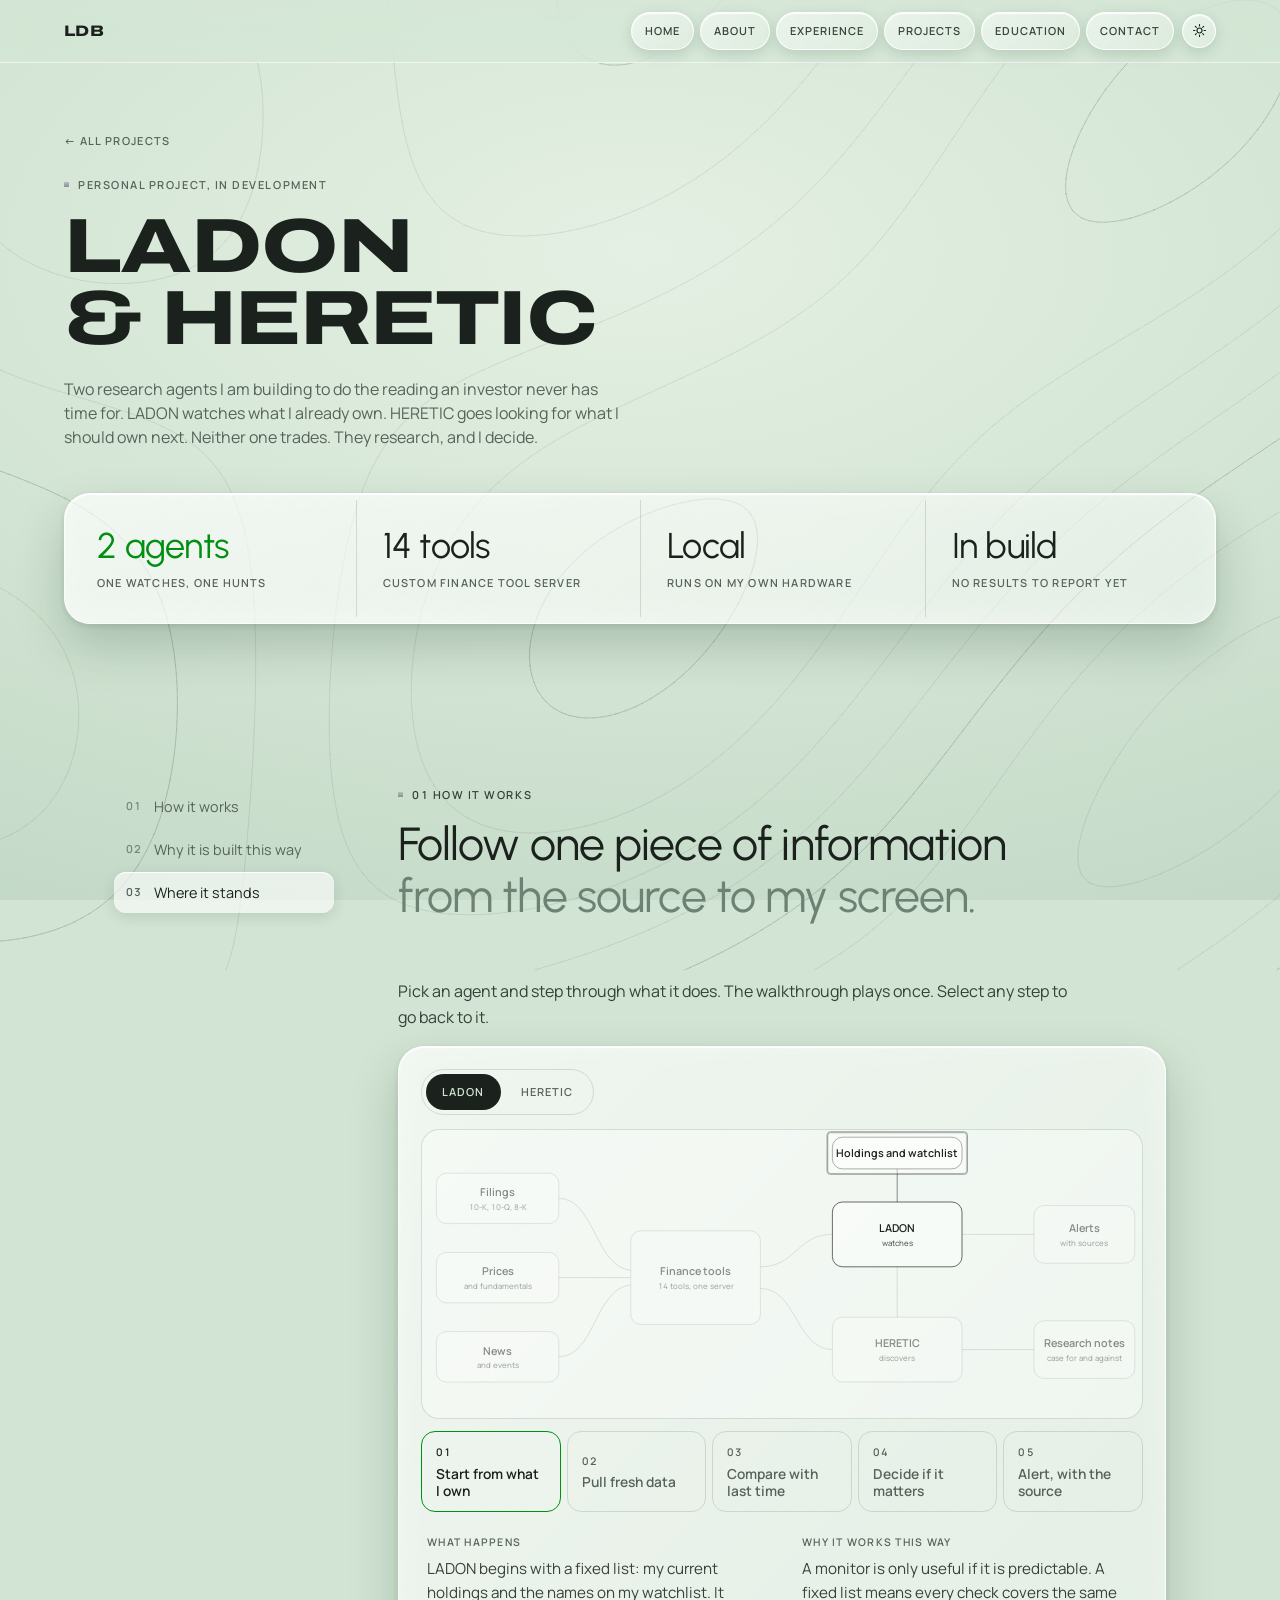
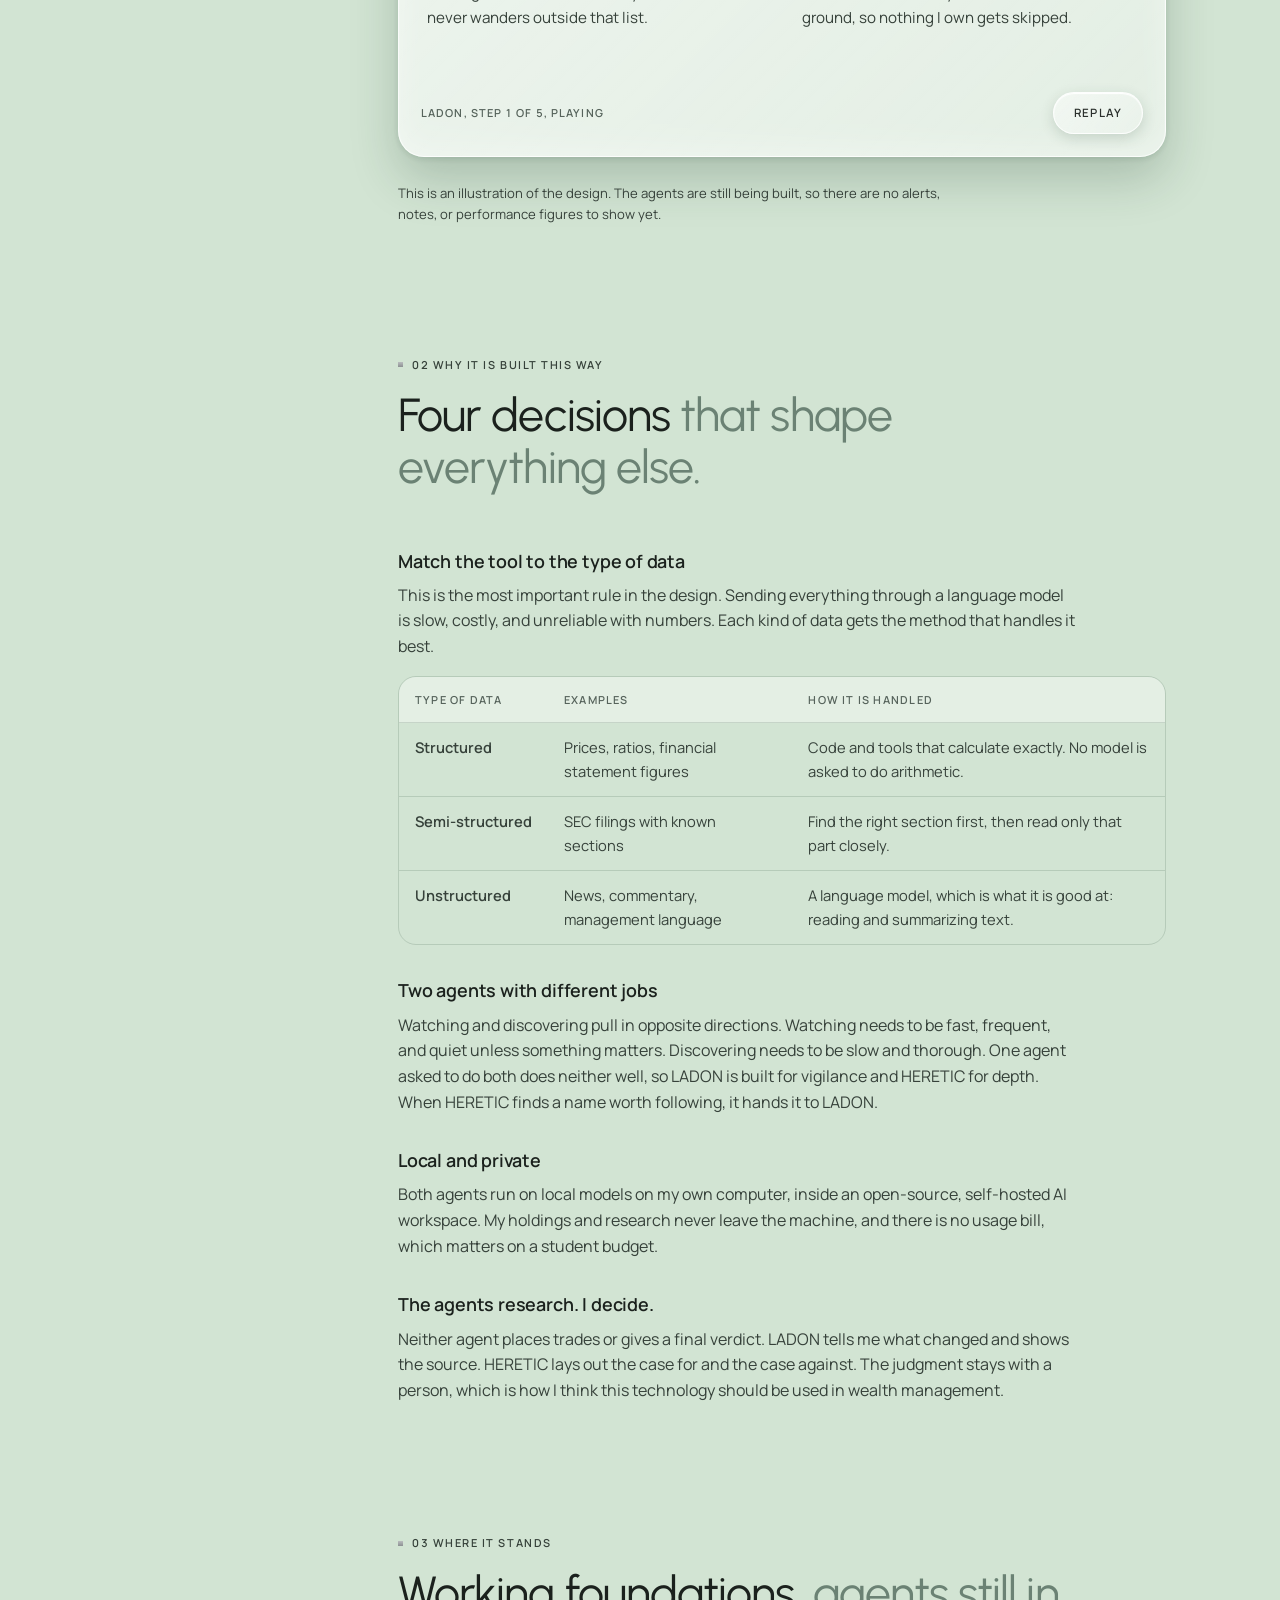
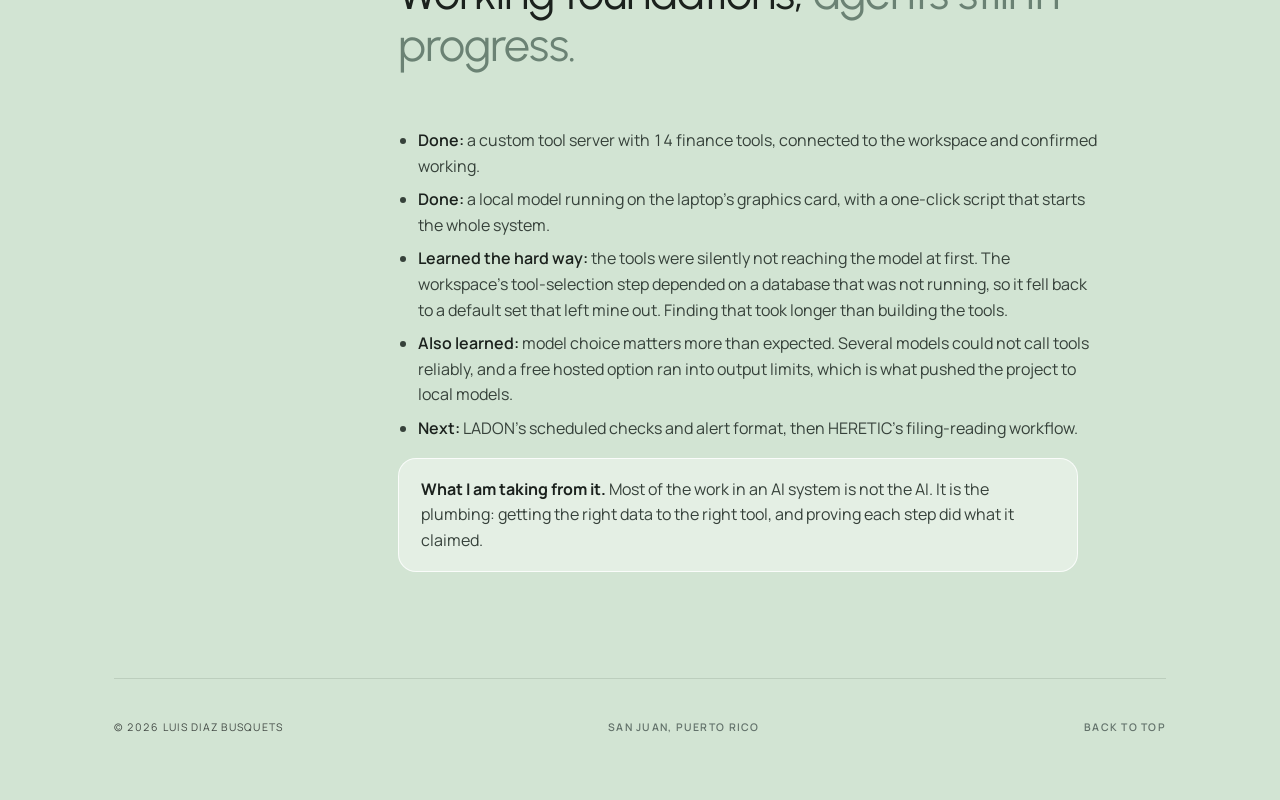
==== agents.html @ eed73aae "Add files via upload" ====
<!DOCTYPE html>
<html lang="en">
<head>
<meta charset="utf-8">
<meta name="viewport" content="width=device-width, initial-scale=1">
<title>LADON and HERETIC | Luis Diaz Busquets</title>
<meta name="theme-color" content="#000000">
<meta name="color-scheme" content="light dark">
<script>
/* Theme: light from 7am to 7pm on the visitor's device, dark otherwise. A manual choice lasts for the visit. */
(function () {
  var h = new Date().getHours(), auto = h >= 7 && h < 19 ? 'light' : 'dark', pick = null;
  try {                                   /* a manual choice only holds until the next 7am or 7pm switch */
    var raw = (sessionStorage.getItem('theme') || '').split('|');
    if (raw[0] && raw[1] === auto) pick = raw[0]; else sessionStorage.removeItem('theme');
  } catch (e) {}
  document.documentElement.setAttribute('data-theme', pick || auto);
})();
</script>
<meta name="description" content="Two research agents I am building: LADON watches holdings for catalysts, HERETIC finds and researches new ideas. An animated walkthrough of how they work.">
<meta property="og:title" content="LADON and HERETIC | Luis Diaz Busquets">
<meta property="og:description" content="Two research agents I am building: LADON watches holdings for catalysts, HERETIC finds and researches new ideas. An animated walkthrough of how they work.">
<meta property="og:type" content="article">
<meta property="og:url" content="https://ldiazbusquets.github.io/agents.html">
<meta property="og:image" content="https://ldiazbusquets.github.io/preview.png">
<meta name="twitter:card" content="summary_large_image">
<link rel="icon" type="image/png" href="favicon.png">
<link rel="apple-touch-icon" href="apple-touch-icon.png">
<link rel="preconnect" href="https://fonts.googleapis.com">
<link rel="preconnect" href="https://fonts.gstatic.com" crossorigin>
<link href="https://fonts.googleapis.com/css2?family=Archivo:wdth,wght@125,800&family=Urbanist:wght@300..600&family=Manrope:wght@400..700&display=swap" rel="stylesheet">
<style>
  :root {
    --navy: #000000;
    --navy-2: #0C0C0C;
    --mist: #000000;
    --white: #FFFFFF;
    --ink: #F4F4F4;
    --ink-soft: #A3A3A3;
    --brass: #5B9FE0;     /* steel blue accent */
    --brass-deep: #5B9FE0;
    --sea: #1F5F85;
    --line: rgba(255,255,255,.13);
    --g: clamp(20px, 5vw, 72px);
    --max: 1180px;
  }
  * { box-sizing: border-box; }
  html { scroll-behavior: smooth; }
  html { -webkit-text-size-adjust: 100%; }
  body {
    margin: 0; overflow-x: clip; background: var(--mist); color: var(--ink);
    font-family: "Archivo", "Helvetica Neue", Arial, sans-serif;
    font-size: 1.0625rem; line-height: 1.6; -webkit-font-smoothing: antialiased;
  }
  #waves { position: fixed; inset: 0; width: 100%; height: 100%; z-index: -1; pointer-events: none; }
  .glow { position: fixed; inset: 0; z-index: -2; overflow: hidden; pointer-events: none; }
  .glow i { position: absolute; border-radius: 50%; filter: blur(90px); will-change: transform; }
  .glow i:nth-child(1) { width: 48vmax; height: 48vmax; left: -12vmax; top: 6vh; background: #E8EEF5; opacity: .075; animation: drift1 36s ease-in-out infinite alternate; }
  .glow i:nth-child(2) { width: 38vmax; height: 38vmax; right: -8vmax; top: 30vh; background: #E8EEF5; opacity: .05; animation: drift2 44s ease-in-out infinite alternate; }
  .glow i:nth-child(3) { width: 34vmax; height: 34vmax; left: 30vw; bottom: -14vmax; background: #E8EEF5; opacity: .065; animation: drift3 52s ease-in-out infinite alternate; }
  @keyframes drift1 { to { transform: translate(26vw, 22vh) scale(1.15); } }
  @keyframes drift2 { to { transform: translate(-30vw, -18vh) scale(.9); } }
  @keyframes drift3 { to { transform: translate(-18vw, -30vh) scale(1.2); } }
  @media (prefers-reduced-motion: reduce) { .glow i { animation: none; } }
  .feature, .project, .edu > div, .panel {
    background: linear-gradient(180deg, rgba(255,255,255,.09), rgba(255,255,255,.035));
    border: 1px solid rgba(255,255,255,.17); border-radius: 24px;
    -webkit-backdrop-filter: blur(24px) saturate(120%); backdrop-filter: blur(24px) saturate(120%);
    box-shadow: inset 0 1px 0 rgba(255,255,255,.16), 0 24px 60px rgba(0,0,0,.35);
  }
  .edu > div, .panel { padding: clamp(24px, 4vw, 52px); }
  a { color: inherit; }
  :focus-visible { outline: 3px solid var(--brass); outline-offset: 3px; border-radius: 2px; }
  .wrap { max-width: var(--max); margin: 0 auto; padding: 0 var(--g); }

  /* ---------- Hero ---------- */
  .hero {
    position: relative; background: var(--navy); color: var(--white);
    min-height: max(100svh, 640px); display: flex; flex-direction: column; overflow: hidden;
  }
  .hero canvas { position: absolute; inset: 0; width: 100%; height: 100%; display: block; }
  .hero > *:not(canvas) { position: relative; z-index: 1; }
  .hero > .nav {
    position: fixed; top: 0; left: 0; right: 0; z-index: 10;
    background: rgba(0,0,0,.55); -webkit-backdrop-filter: blur(16px) saturate(140%); backdrop-filter: blur(16px) saturate(140%);
    border-bottom: 1px solid rgba(255,255,255,.08);
    display: flex; align-items: center; justify-content: space-between; gap: 16px;
    padding: 14px var(--g); font-size: .95rem;
  }
  .nav-links { display: flex; align-items: center; gap: clamp(14px, 2.4vw, 32px); }
  .nav-links a { text-decoration: none; opacity: .82; }
  .nav-links a:hover { opacity: 1; text-decoration: underline; text-underline-offset: 5px; }
  .mark { font-stretch: 125%; font-weight: 800; letter-spacing: .02em; text-decoration: none; }
  .lang { position: relative; display: inline-flex; border: 1px solid rgba(255,255,255,.35); border-radius: 999px; padding: 2px; }
  .lang::before {
    content: ""; position: absolute; top: 2px; bottom: 2px; left: 2px; width: calc(50% - 2px);
    background: var(--white); border-radius: 999px; transition: transform .32s cubic-bezier(.3,.7,.2,1);
  }
  .lang[data-lang="es"]::before { transform: translateX(100%); }
  .lang button {
    position: relative; z-index: 1; flex: 1 1 0; min-width: 40px; font: inherit; font-size: .85rem; font-weight: 600;
    color: var(--white); background: none; border: 0; border-radius: 999px; padding: 4px 12px; cursor: pointer; transition: color .25s;
  }
  .lang button[aria-pressed="true"] { color: #000; }
  [data-es], #simText { transition: opacity .2s ease, filter .2s ease; }
  body.lang-out [data-es], body.lang-out #simText { opacity: 0; filter: blur(5px); }
  @media (prefers-reduced-motion: reduce) { .lang::before, [data-es], #simText { transition: none; } }
  .menu-btn { display: none; width: 40px; height: 40px; padding: 0; border: 1px solid rgba(255,255,255,.35); border-radius: 50%; background: none; cursor: pointer; position: relative; }
  .menu-btn span { position: absolute; left: 11px; right: 11px; height: 1.5px; background: #fff; transition: transform .25s ease, top .25s ease; }
  .menu-btn span:first-child { top: 15px; } .menu-btn span:last-child { top: 23px; }
  .menu-btn[aria-expanded="true"] span:first-child { top: 19px; transform: rotate(45deg); }
  .menu-btn[aria-expanded="true"] span:last-child { top: 19px; transform: rotate(-45deg); }
  .mobile-menu {
    position: absolute; top: calc(100% + 8px); left: var(--g); right: var(--g); padding: 8px;
    background: rgba(14,14,14,.97); border: 1px solid rgba(255,255,255,.16); border-radius: 20px; box-shadow: 0 24px 60px rgba(0,0,0,.6);
    opacity: 0; transform: translateY(-8px); visibility: hidden; transition: opacity .22s ease, transform .22s ease, visibility 0s .22s;
  }
  .mobile-menu.open { opacity: 1; transform: none; visibility: visible; transition: opacity .22s ease, transform .22s ease; }
  .mobile-menu a { display: block; padding: 14px 16px; border-radius: 12px; text-decoration: none; font-size: 1.1rem; font-weight: 600; }
  .mobile-menu a:active, .mobile-menu a:hover { background: rgba(255,255,255,.08); }
  @media (min-width: 821px) { .mobile-menu { display: none; } }
  .hero-head { padding: calc(64px + clamp(24px, 6vh, 72px)) var(--g) 0; }
  h1 {
    margin: 0; font-stretch: 125%; font-weight: 800; line-height: .92; letter-spacing: -.02em;
    font-size: clamp(2.5rem, 9.4vw, 9rem);
  }
  .lede { max-width: 34ch; margin: clamp(18px, 3vh, 30px) 0 0; font-size: clamp(1.1rem, 1.7vw, 1.4rem); line-height: 1.4; color: #CFCFCF; }
  .hero > .origin { position: absolute; left: 0; top: 0; z-index: 1; font-size: .8rem; color: var(--brass); font-variant-numeric: tabular-nums; pointer-events: none; }
  .sim {
    margin: auto var(--g) 22px; padding: 16px 20px 16px 22px; border-radius: 20px;
    background: rgba(255,255,255,.055); border: 1px solid rgba(255,255,255,.14);
    -webkit-backdrop-filter: blur(18px) saturate(150%); backdrop-filter: blur(18px) saturate(150%);
    box-shadow: inset 0 1px 0 rgba(255,255,255,.10);
    display: flex; flex-wrap: wrap; align-items: center; justify-content: space-between; gap: 14px 32px;
  }
  .hero > .tag {
    position: absolute; top: 0; left: 0; z-index: 1; pointer-events: none; white-space: nowrap; will-change: transform;
    font-size: 11px; font-weight: 500; line-height: 1; color: #fff; font-variant-numeric: tabular-nums;
    padding: 5px 9px; border-radius: 999px;
    background: rgba(255,255,255,.07); border: 1px solid rgba(255,255,255,.18);
    -webkit-backdrop-filter: blur(10px); backdrop-filter: blur(10px);
  }
  .hero > .tag.me { color: #9CC6F0; border-color: rgba(91,159,224,.6); background: rgba(91,159,224,.12); }
  .sim p { margin: 0; max-width: 62ch; font-size: .95rem; line-height: 1.5; color: #CFCFCF; }
  .sim small { display: block; margin-top: 4px; font-size: .8rem; color: #8C8C8C; }
  .sim strong { color: var(--white); font-weight: 700; font-variant-numeric: tabular-nums; }
  .btn {
    display: inline-block; font: inherit; font-weight: 600; font-size: .95rem; cursor: pointer; text-decoration: none;
    padding: 11px 20px; border-radius: 999px; border: 1.5px solid var(--brass); color: var(--brass); background: transparent;
  }
  .btn:hover { background: var(--brass); color: var(--navy); }
  .btn.solid { background: var(--brass); color: var(--navy); }
  .btn.solid:hover { background: var(--white); border-color: var(--white); }

  /* ---------- Sections ---------- */
  section { scroll-margin-top: 56px; border-top: 1px solid var(--line); }
  #experience { border-top: 0; }
  section { padding: clamp(64px, 10vw, 128px) 0; }
  h2 {
    margin: 0 0 clamp(28px, 4vw, 52px); font-stretch: 125%; font-weight: 800; letter-spacing: -.015em;
    font-size: clamp(1.9rem, 4.6vw, 3.5rem); line-height: 1;
  }
  h3 { margin: 0; font-size: 1.2rem; font-weight: 700; line-height: 1.3; }
  .about { display: grid; grid-template-columns: minmax(0, 380px) minmax(0, 1fr); gap: clamp(28px, 6vw, 88px); align-items: center; }
  .portrait { position: relative; margin: 0; aspect-ratio: 1; max-width: 420px; }
  .portrait::before {
    content: ""; position: absolute; inset: -6% -10% 4%; z-index: 0;
    background: radial-gradient(closest-side, rgba(91,159,224,.30), rgba(91,159,224,.10) 55%, rgba(0,0,0,0) 100%);
  }
  .portrait img {
    position: relative; z-index: 1; display: block; width: 100%; height: 100%; object-fit: cover;
    -webkit-mask-image: linear-gradient(to bottom, #000 72%, rgba(0,0,0,0) 100%); mask-image: linear-gradient(to bottom, #000 72%, rgba(0,0,0,0) 100%);
  }
  .about .side { margin-top: 26px; }
  .about .big { margin: 0; font-size: clamp(1.3rem, 2.3vw, 1.75rem); line-height: 1.4; font-weight: 400; max-width: 30em; }
  .about .side p { margin: 0 0 1em; color: var(--ink-soft); }
  .about .side p:last-child { margin: 0; color: var(--ink); font-weight: 600; }

  .row { display: grid; grid-template-columns: 210px minmax(0, 1fr); gap: 8px 40px; padding: 26px 0; border-top: 1px solid var(--line); }
  .row:last-child { border-bottom: 1px solid var(--line); }
  .when { font-variant-numeric: tabular-nums; color: var(--brass-deep); font-weight: 600; font-size: .95rem; padding-top: 3px; line-height: 1.7; white-space: nowrap; }
  .org { color: var(--ink-soft); margin: 2px 0 0; }
  .row p.desc { margin: 10px 0 0; max-width: 64ch; }

  .work { background: transparent; }
  .feature {
    color: var(--white); padding: clamp(26px, 4.5vw, 56px);
    display: grid; grid-template-columns: minmax(0, 1.2fr) minmax(0, 1fr); gap: clamp(24px, 5vw, 64px);
  }
  .feature h3 { font-stretch: 125%; font-weight: 800; font-size: clamp(1.7rem, 3.6vw, 2.75rem); line-height: 1; letter-spacing: -.01em; }
  .feature p { margin: 16px 0 0; color: #CFCFCF; max-width: 46ch; }
  .feature ul { margin: 0; padding: 0; list-style: none; }
  .feature li { padding: 11px 0; border-top: 1px solid rgba(255,255,255,.16); font-size: .98rem; }
  .feature li:last-child { border-bottom: 1px solid rgba(255,255,255,.16); }
  .feature li b { color: var(--brass); font-weight: 700; font-variant-numeric: tabular-nums; }
  .projects { display: grid; grid-template-columns: repeat(2, minmax(0, 1fr)); gap: 16px; margin-top: 16px; }
  .project { padding: clamp(22px, 3vw, 34px); transition: border-color .2s; }
  .project:hover { border-color: rgba(91,159,224,.7); }
  .project p { margin: 8px 0 0; max-width: 52ch; }
  .project .built { color: var(--ink-soft); font-size: .92rem; }

  .edu { display: grid; grid-template-columns: repeat(2, minmax(0, 1fr)); gap: 16px; align-items: stretch; }
  .edu p { margin: 6px 0 0; }
  .edu .muted { color: var(--ink-soft); }
  .plain { margin: 14px 0 0; padding: 0; list-style: none; }
  .plain li { padding: 9px 0; border-top: 1px solid var(--line); }
  .plain li:last-child { border-bottom: 1px solid var(--line); }
  .edu h3 + h3, .edu .gap { margin-top: 34px; }

  .contact { background: transparent; color: var(--white); }
  .contact h2 { font-size: clamp(2.6rem, 8vw, 7rem); margin-bottom: 20px; }
  .contact p { margin: 0; max-width: 46ch; color: #CFCFCF; font-size: 1.15rem; }
  .actions { display: flex; flex-wrap: wrap; gap: 12px; margin-top: 30px; }
  footer { background: transparent; color: #8C8C8C; font-size: .9rem; padding: 0 0 clamp(36px, 6vw, 64px); }
  footer .foot { display: flex; flex-wrap: wrap; align-items: center; justify-content: space-between; gap: 14px 40px; padding-top: clamp(28px, 4vw, 40px); border-top: 1px solid rgba(255,255,255,.14); }
  footer .foot span:first-child { color: #CFCFCF; font-weight: 600; }
  footer a { text-decoration: none; }
  footer a:hover { color: #fff; text-decoration: underline; text-underline-offset: 5px; }
  [hidden] { display: none !important; }

  @media (max-width: 820px) {
    .about, .feature, .edu, .projects { grid-template-columns: minmax(0, 1fr); }
    .row { grid-template-columns: minmax(0, 1fr); }
    .nav-links a { display: none; }
    .menu-btn { display: block; }
    .nav-links { gap: 10px; }
    .sim { flex-direction: column; align-items: flex-start; padding: 14px 16px; }
    .sim p { font-size: .88rem; }
    .portrait { max-width: 300px; margin: 0 auto; }
    .when { white-space: normal; }
    .contact h2 { font-size: clamp(2.4rem, 13vw, 4rem); }
    footer .foot { flex-direction: column; align-items: flex-start; gap: 8px; }
    .actions .btn { flex: 1 1 auto; text-align: center; }
  }
  @media (prefers-reduced-motion: reduce) { html { scroll-behavior: auto; } }

  /* =====================================================================
     Cinematic black restyle: light type, mono labels, sharp controls, glass
     ===================================================================== */
  :root { --dim: #6F6F6F; --soft: #9A9A9A; }
  body { font-size: 1rem; }

  .hero::before {
    content: ""; position: absolute; inset: 0; z-index: 0; pointer-events: none;
    background:
      radial-gradient(110% 65% at 72% -5%, rgba(165,178,192,.26), rgba(0,0,0,0) 62%),
      radial-gradient(55% 40% at 12% 18%, rgba(130,140,155,.10), rgba(0,0,0,0) 70%),
      linear-gradient(to bottom, rgba(255,255,255,.03), rgba(0,0,0,0) 45%);
  }
  .hero > .nav { padding: 12px var(--g); background: rgba(0,0,0,.45); }
  .mark { font-family: "Archivo", "Helvetica Neue", Arial, sans-serif; font-stretch: 125%; font-weight: 800; font-size: .95rem; letter-spacing: .02em; }
  .nav-links { gap: 6px; }
  .nav-links a {
    font-family: var(--mono); font-size: 11px; text-transform: uppercase; letter-spacing: .07em; opacity: 1; color: #D8D8D8;
    padding: 8px 11px; border: 1px solid rgba(255,255,255,.13); border-radius: 6px; background: rgba(255,255,255,.04); transition: background .2s, color .2s;
  }
  .nav-links a:hover { text-decoration: none; background: rgba(255,255,255,.13); color: #fff; }
  .lang { border-radius: 7px; border-color: rgba(255,255,255,.2); margin-left: 6px; }
  .lang::before { border-radius: 5px; }
  .lang button { font-family: var(--mono); font-size: 11px; font-weight: 500; letter-spacing: .06em; padding: 6px 10px; border-radius: 5px; }
  .menu-btn { border-radius: 8px; border-color: rgba(255,255,255,.2); }
  .mobile-menu { border-radius: 14px; }
  .mobile-menu a { font-weight: 400; font-size: 1.15rem; letter-spacing: -.02em; border-radius: 8px; }

  h1 { font-stretch: normal; font-weight: 400; line-height: 1; letter-spacing: -.04em; font-size: clamp(2.7rem, 6.6vw, 5.75rem); }
  .lede { max-width: 42ch; font-size: clamp(1rem, 1.25vw, 1.12rem); line-height: 1.5; color: var(--soft); margin-top: clamp(16px, 2.4vh, 24px); }
  .cta { display: flex; flex-wrap: wrap; gap: 8px; margin-top: clamp(20px, 3vh, 30px); }
  .hero > .origin { font-family: var(--mono); font-size: 10.5px; letter-spacing: .04em; }
  .hero > .tag { font-family: var(--mono); font-size: 10.5px; font-weight: 400; border-radius: 6px; padding: 5px 8px; }
  .sim { border-radius: 14px; background: rgba(255,255,255,.045); border-color: rgba(255,255,255,.12); }
  .sim p { font-size: .92rem; color: #BDBDBD; }
  .sim strong { font-weight: 500; }
  .sim small { font-family: var(--mono); font-size: 10.5px; letter-spacing: .02em; color: var(--dim); margin-top: 8px; line-height: 1.6; }

  .btn {
    font-family: var(--mono); font-size: 11.5px; font-weight: 500; text-transform: uppercase; letter-spacing: .07em; line-height: 1;
    padding: 12px 16px; border-radius: 6px; border: 1px solid rgba(255,255,255,.26); color: #fff; background: rgba(255,255,255,.05);
    transition: background .2s, color .2s, border-color .2s;
  }
  .btn::after { content: " \2192"; opacity: .7; }
  .btn:hover { background: rgba(255,255,255,.16); color: #fff; }
  .btn.solid { background: #fff; color: #000; border-color: #fff; }
  .btn.solid:hover { background: #D6D6D6; border-color: #D6D6D6; }
  #rerun::after { content: ""; }

  section { border-top: 0; padding: clamp(72px, 10vw, 140px) 0; }
  .eyebrow { display: flex; align-items: center; gap: 9px; margin: 0 0 18px; font-family: var(--mono); font-size: 11px; text-transform: uppercase; letter-spacing: .09em; color: var(--soft); }
  .eyebrow::before { content: ""; width: 5px; height: 5px; background: #fff; }
  h2 { font-stretch: normal; font-weight: 400; letter-spacing: -.032em; line-height: 1.12; font-size: clamp(1.75rem, 3.5vw, 2.7rem); max-width: 21ch; margin-bottom: clamp(30px, 4.5vw, 56px); }
  h2 em { font-style: normal; color: var(--dim); }
  h3 { font-weight: 500; font-size: 1.08rem; letter-spacing: -.015em; }

  .about .big { font-size: clamp(1.15rem, 1.8vw, 1.4rem); line-height: 1.45; letter-spacing: -.015em; color: #EDEDED; }
  .about .side p { color: var(--soft); }
  .about .side p:last-child { font-weight: 500; }
  .portrait::before { background: radial-gradient(closest-side, rgba(170,185,200,.24), rgba(120,135,150,.08) 55%, rgba(0,0,0,0) 100%); }

  .row { padding: 28px 0; border-top-color: rgba(255,255,255,.10); }
  .row:last-child { border-bottom-color: rgba(255,255,255,.10); }
  .when { font-family: var(--mono); font-size: 11px; font-weight: 400; text-transform: uppercase; letter-spacing: .07em; color: var(--soft); line-height: 1.9; padding-top: 4px; }
  .org { color: var(--soft); font-size: .95rem; }
  .row p.desc { color: #C9C9C9; font-size: .97rem; }

  .feature, .project, .edu > div, .panel {
    background: linear-gradient(180deg, rgba(255,255,255,.075), rgba(255,255,255,.022));
    border: 1px solid rgba(255,255,255,.12); border-radius: 18px;
    -webkit-backdrop-filter: blur(28px) saturate(125%); backdrop-filter: blur(28px) saturate(125%);
    box-shadow: inset 0 1px 0 rgba(255,255,255,.13), 0 30px 70px rgba(0,0,0,.45);
  }
  .feature h3 { font-stretch: normal; font-weight: 400; letter-spacing: -.035em; font-size: clamp(1.6rem, 3vw, 2.3rem); line-height: 1.05; }
  .feature p { color: var(--soft); font-size: .98rem; }
  .feature li { font-size: .95rem; color: #D5D5D5; border-top-color: rgba(255,255,255,.11); }
  .feature li:last-child { border-bottom-color: rgba(255,255,255,.11); }
  .feature li b { font-family: var(--mono); font-weight: 500; font-size: .9em; }
  .projects { gap: 14px; margin-top: 14px; }
  .project { padding: 14px 14px 26px; }
  .project:hover { border-color: rgba(255,255,255,.34); }
  .thumb {
    position: relative; height: clamp(130px, 15vw, 176px); margin-bottom: 20px; border-radius: 10px; overflow: hidden;
    border: 1px solid rgba(255,255,255,.08);
    background: radial-gradient(90% 120% at 70% 0%, rgba(150,165,180,.20), rgba(0,0,0,0) 65%), #060606;
  }
  .thumb svg { position: absolute; inset: 0; width: 100%; height: 100%; display: block; }
  .project h3, .project p { padding: 0 10px; }
  .project h3 { font-family: var(--mono); font-size: 12px; font-weight: 500; text-transform: uppercase; letter-spacing: .08em; }
  .project p { color: var(--soft); font-size: .95rem; margin-top: 10px; }
  .project .built, .feature .built { font-family: var(--mono); font-size: 10.5px !important; text-transform: uppercase; letter-spacing: .07em; color: var(--dim) !important; margin-top: 14px; }

  .edu { gap: 14px; }
  .edu p { color: #D5D5D5; font-size: .97rem; }
  .edu .muted { color: var(--soft); }
  .plain li { font-size: .95rem; color: #D5D5D5; border-top-color: rgba(255,255,255,.10); padding: 11px 0; }
  .plain li:last-child { border-bottom-color: rgba(255,255,255,.10); }
  .edu h3 { font-family: var(--mono); font-size: 11px; font-weight: 500; text-transform: uppercase; letter-spacing: .09em; color: var(--soft); }
  .edu h3.name { font-family: inherit; font-size: 1.35rem; font-weight: 400; text-transform: none; letter-spacing: -.025em; color: #fff; }

  .contact h2 { font-size: clamp(2.5rem, 6.4vw, 4.8rem); letter-spacing: -.045em; line-height: 1; margin-bottom: 18px; max-width: none; }
  .contact p { color: var(--soft); font-size: 1.05rem; }
  .actions { gap: 8px; margin-top: 28px; }
  footer .foot { font-family: var(--mono); font-size: 10.5px; text-transform: uppercase; letter-spacing: .08em; border-top-color: rgba(255,255,255,.10); }
  footer .foot span:first-child { font-weight: 400; color: #BDBDBD; }
  :focus-visible { outline: 2px solid #fff; outline-offset: 3px; }
  @media (max-width: 820px) {
    .nav-links a { display: none; }
    h2 { max-width: none; }
    .when { line-height: 1.7; }
  }

  /* =====================================================================
     Light theme (daytime). Dark is the default set above.
     ===================================================================== */
  body, .hero, .hero > .nav { transition: background-color .5s ease, color .5s ease; }
  .theme-btn { width: 34px; height: 34px; padding: 0; margin-left: 2px; display: grid; place-items: center; cursor: pointer; color: inherit;
    border: 1px solid rgba(255,255,255,.2); border-radius: 7px; background: rgba(255,255,255,.04); transition: background .2s; }
  .theme-btn:hover { background: rgba(255,255,255,.13); }
  .theme-btn svg { width: 15px; height: 15px; display: block; }
  .theme-btn .sun { display: none; }
  html[data-theme="light"] .theme-btn .sun { display: block; }
  html[data-theme="light"] .theme-btn .moon { display: none; }

  html[data-theme="light"] {
    --navy: #F5F5F7; --mist: #F5F5F7; --white: #0A0A0A; --ink: #0A0A0A; --ink-soft: #5F5F64;
    --line: rgba(0,0,0,.12); --dim: #A4A4AA; --soft: #66666B; --brass: #2A6FBF; --brass-deep: #2A6FBF;
  }
  html[data-theme="light"] .glow i { background: #AFC0D4; }
  html[data-theme="light"] .glow i:nth-child(1) { opacity: .42; }
  html[data-theme="light"] .glow i:nth-child(2) { opacity: .30; }
  html[data-theme="light"] .glow i:nth-child(3) { opacity: .38; }
  html[data-theme="light"] .hero::before {
    background: radial-gradient(110% 65% at 72% -5%, rgba(120,140,168,.30), rgba(255,255,255,0) 62%),
                radial-gradient(55% 40% at 12% 18%, rgba(140,155,175,.14), rgba(255,255,255,0) 70%);
  }
  html[data-theme="light"] .hero > .nav { background: rgba(245,245,247,.72); border-bottom-color: rgba(0,0,0,.08); }
  html[data-theme="light"] .nav-links a { color: #2B2B2F; border-color: rgba(0,0,0,.12); background: rgba(0,0,0,.03); }
  html[data-theme="light"] .nav-links a:hover { background: rgba(0,0,0,.09); color: #000; }
  html[data-theme="light"] .lang, html[data-theme="light"] .menu-btn, html[data-theme="light"] .theme-btn { border-color: rgba(0,0,0,.2); }
  html[data-theme="light"] .theme-btn { background: rgba(0,0,0,.03); }
  html[data-theme="light"] .theme-btn:hover { background: rgba(0,0,0,.09); }
  html[data-theme="light"] .lang button[aria-pressed="true"] { color: #fff; }
  html[data-theme="light"] .menu-btn span { background: #000; }
  html[data-theme="light"] .mobile-menu { background: rgba(252,252,253,.98); border-color: rgba(0,0,0,.1); box-shadow: 0 24px 60px rgba(0,0,0,.16); }
  html[data-theme="light"] .mobile-menu a:hover, html[data-theme="light"] .mobile-menu a:active { background: rgba(0,0,0,.06); }
  html[data-theme="light"] .hero > .tag { color: #000; background: rgba(255,255,255,.72); border-color: rgba(0,0,0,.16); }
  html[data-theme="light"] .hero > .tag.me { color: #1D5CA6; border-color: rgba(42,111,191,.55); background: rgba(42,111,191,.10); }
  html[data-theme="light"] .sim { background: rgba(255,255,255,.6); border-color: rgba(0,0,0,.08); box-shadow: inset 0 1px 0 #fff, 0 16px 40px rgba(0,0,0,.07); }
  html[data-theme="light"] .sim p { color: #45454A; }
  html[data-theme="light"] .btn { border-color: rgba(0,0,0,.24); color: #000; background: rgba(0,0,0,.03); }
  html[data-theme="light"] .btn:hover { background: rgba(0,0,0,.10); color: #000; }
  html[data-theme="light"] .btn.solid { background: #0A0A0A; color: #fff; border-color: #0A0A0A; }
  html[data-theme="light"] .btn.solid:hover { background: #333; border-color: #333; }
  html[data-theme="light"] .eyebrow::before { background: #000; }
  html[data-theme="light"] .about .big { color: #17171A; }
  html[data-theme="light"] .portrait::before { background: radial-gradient(closest-side, rgba(120,140,165,.22), rgba(120,140,165,.06) 55%, rgba(255,255,255,0) 100%); }
  html[data-theme="light"] .row, html[data-theme="light"] .row:last-child { border-color: rgba(0,0,0,.10); }
  html[data-theme="light"] .row p.desc { color: #3A3A3F; }
  html[data-theme="light"] .feature, html[data-theme="light"] .project, html[data-theme="light"] .edu > div, html[data-theme="light"] .panel {
    background: linear-gradient(180deg, rgba(255,255,255,.78), rgba(255,255,255,.46));
    border-color: rgba(0,0,0,.08); box-shadow: inset 0 1px 0 #fff, 0 24px 60px rgba(0,0,0,.08);
  }
  html[data-theme="light"] .project:hover { border-color: rgba(0,0,0,.32); }
  html[data-theme="light"] .feature li, html[data-theme="light"] .plain li, html[data-theme="light"] .edu p { color: #2A2A2F; }
  html[data-theme="light"] .feature li, html[data-theme="light"] .feature li:last-child,
  html[data-theme="light"] .plain li, html[data-theme="light"] .plain li:last-child { border-color: rgba(0,0,0,.10); }
  html[data-theme="light"] .edu .muted { color: #66666B; }
  html[data-theme="light"] .edu h3.name { color: #000; }
  html[data-theme="light"] footer { color: #77777C; }
  html[data-theme="light"] footer .foot { border-top-color: rgba(0,0,0,.10); }
  html[data-theme="light"] footer .foot span:first-child { color: #3A3A3F; }
  html[data-theme="light"] footer a:hover { color: #000; }
  html[data-theme="light"] :focus-visible { outline-color: #000; }

  /* =====================================================================
     Light theme, second pass: frosted glass, brushed silver, pale green-yellow
     ===================================================================== */
  html[data-theme="light"] {
    --navy: #EEF1EA; --mist: #EEF1EA; --white: #2B302D; --ink: #2B302D; --ink-soft: #69706B;
    --line: rgba(60,80,62,.14); --dim: #A6ADA4; --soft: #6C736E; --brass: #71883F; --brass-deep: #71883F;
  }
  html[data-theme="light"] body { background: linear-gradient(180deg, #F2F4EE 0%, #E6EBE1 60%, #E9ECDD 100%) fixed; }
  html[data-theme="light"] .hero { background: transparent; }
  html[data-theme="light"] .glow i { filter: blur(80px); }
  html[data-theme="light"] .glow i:nth-child(1) { background: #DCE59A; opacity: .60; }
  html[data-theme="light"] .glow i:nth-child(2) { background: #B4CDB8; opacity: .70; }
  html[data-theme="light"] .glow i:nth-child(3) { background: #ECE8A6; opacity: .58; }
  html[data-theme="light"] .hero::before {
    background: radial-gradient(110% 65% at 74% -8%, rgba(140,170,146,.42), rgba(255,255,255,0) 62%),
                radial-gradient(60% 55% at 10% 92%, rgba(232,236,160,.50), rgba(255,255,255,0) 70%),
                radial-gradient(45% 40% at 92% 80%, rgba(190,212,192,.55), rgba(255,255,255,0) 70%);
  }
  html[data-theme="light"] .hero > .nav { background: rgba(240,243,236,.62); border-bottom-color: rgba(255,255,255,.7); }
  html[data-theme="light"] .nav-links a { color: #3B413D; border-color: rgba(255,255,255,.85); background: rgba(255,255,255,.42); box-shadow: 0 1px 2px rgba(60,80,62,.10); }
  html[data-theme="light"] .nav-links a:hover { background: rgba(255,255,255,.85); color: #1F2422; }

  /* frosted glass with a hint of pale liquid at the base */
  html[data-theme="light"] .feature, html[data-theme="light"] .project, html[data-theme="light"] .edu > div,
  html[data-theme="light"] .panel, html[data-theme="light"] .sim {
    background: linear-gradient(180deg, rgba(255,255,255,.66) 0%, rgba(252,253,244,.40) 55%, rgba(240,243,196,.34) 100%);
    border: 1px solid rgba(255,255,255,.92); border-radius: 26px;
    -webkit-backdrop-filter: blur(30px) saturate(150%); backdrop-filter: blur(30px) saturate(150%);
    box-shadow: inset 0 1.5px 0 #fff, inset 0 -22px 36px rgba(226,232,160,.20), 0 1px 0 rgba(120,140,120,.10), 0 26px 60px rgba(72,96,76,.16);
  }
  html[data-theme="light"] .sim { border-radius: 22px; }
  html[data-theme="light"] .sim p { color: #4A514C; }
  html[data-theme="light"] .project:hover { border-color: #fff; box-shadow: inset 0 1.5px 0 #fff, inset 0 -22px 36px rgba(226,232,160,.30), 0 34px 70px rgba(72,96,76,.24); }
  html[data-theme="light"] .hero > .tag { color: #2B302D; background: rgba(255,255,255,.66); border-color: rgba(255,255,255,.95); box-shadow: 0 2px 8px rgba(72,96,76,.14); }
  html[data-theme="light"] .hero > .tag.me { color: #55692B; border-color: rgba(113,136,63,.5); background: rgba(236,240,180,.7); }

  /* brushed silver controls */
  html[data-theme="light"] .btn.solid, html[data-theme="light"] .lang::before {
    background: linear-gradient(180deg, #E3E5E6 0%, #C2C5C7 48%, #B0B3B5 52%, #C9CCCE 100%);
    box-shadow: inset 0 1px 0 rgba(255,255,255,.9), 0 2px 6px rgba(60,70,64,.20);
  }
  html[data-theme="light"] .btn.solid { color: #1F2422; border-color: rgba(255,255,255,.85); }
  html[data-theme="light"] .btn.solid:hover { background: linear-gradient(180deg, #F0F1F2 0%, #D0D3D5 48%, #BEC1C3 52%, #D6D9DB 100%); border-color: #fff; }
  html[data-theme="light"] .lang button[aria-pressed="true"] { color: #1F2422; }
  html[data-theme="light"] .btn { border-color: rgba(255,255,255,.9); color: #2B302D; background: rgba(255,255,255,.45); box-shadow: 0 1px 3px rgba(60,80,62,.12); }
  html[data-theme="light"] .btn:hover { background: rgba(255,255,255,.9); color: #1F2422; }
  html[data-theme="light"] .lang, html[data-theme="light"] .menu-btn, html[data-theme="light"] .theme-btn { border-color: rgba(255,255,255,.9); background: rgba(255,255,255,.42); box-shadow: 0 1px 2px rgba(60,80,62,.10); }
  html[data-theme="light"] .theme-btn:hover { background: rgba(255,255,255,.9); }
  html[data-theme="light"] .menu-btn span { background: #2B302D; }
  html[data-theme="light"] .mobile-menu { background: rgba(246,248,242,.97); border-color: #fff; box-shadow: 0 24px 60px rgba(72,96,76,.22); }

  html[data-theme="light"] .eyebrow::before { background: linear-gradient(180deg, #B9BCBE, #8C9092); }
  html[data-theme="light"] .about .big { color: #2B302D; }
  html[data-theme="light"] .portrait::before { background: radial-gradient(closest-side, rgba(228,234,160,.75), rgba(190,212,192,.35) 58%, rgba(255,255,255,0) 100%); }
  html[data-theme="light"] .row, html[data-theme="light"] .row:last-child { border-color: rgba(60,80,62,.14); }
  html[data-theme="light"] .row p.desc, html[data-theme="light"] .feature li, html[data-theme="light"] .plain li, html[data-theme="light"] .edu p { color: #434A45; }
  html[data-theme="light"] .feature li, html[data-theme="light"] .feature li:last-child,
  html[data-theme="light"] .plain li, html[data-theme="light"] .plain li:last-child { border-color: rgba(60,80,62,.13); }
  html[data-theme="light"] .edu .muted { color: #6C736E; }
  html[data-theme="light"] .edu h3.name { color: #1F2422; }
  html[data-theme="light"] footer { color: #7C837D; }
  html[data-theme="light"] footer .foot { border-top-color: rgba(60,80,62,.14); }
  html[data-theme="light"] footer .foot span:first-child { color: #434A45; }
  html[data-theme="light"] footer a:hover { color: #1F2422; }
  html[data-theme="light"] :focus-visible { outline-color: #2B302D; }

  /* project illustrations: dark shapes in pale mist */
  .thumb [stroke="#5B9FE0"] { stroke: var(--brass); } .thumb [fill="#5B9FE0"] { fill: var(--brass); }
  html[data-theme="light"] .thumb {
    border-color: rgba(255,255,255,.9);
    background: radial-gradient(70% 90% at 50% 45%, rgba(78,104,86,.30), rgba(255,255,255,0) 72%), linear-gradient(180deg, #E9F0E5, #CADACD);
  }
  html[data-theme="light"] .thumb [stroke="#fff"] { stroke: #333B36; }
  html[data-theme="light"] .thumb [fill="#fff"] { fill: #333B36; }
  html[data-theme="light"] .thumb [fill="#000"] { fill: #DCE7DA; }
  html[data-theme="light"] .thumb [fill="#8a8a8a"] { fill: #5C6660; }

  /* =====================================================================
     Light theme, final: even sage mist, white frosted bubbles, brushed silver
     ===================================================================== */
  html[data-theme="light"] {
    --navy: #D3E4D4; --mist: #D3E4D4; --white: #1B211D; --ink: #1B211D; --ink-soft: #55615A;
    --line: rgba(30,60,40,.15); --dim: #8FA596; --soft: #56635B; --brass: #2F5E45; --brass-deep: #2F5E45;
  }
  html[data-theme="light"] body { background: radial-gradient(130% 100% at 50% 28%, #E4F0E3 0%, #D2E4D3 48%, #BBD3C0 100%) fixed; }
  html[data-theme="light"] .glow { display: none; }
  html[data-theme="light"] .hero::before { background: radial-gradient(75% 65% at 50% 30%, rgba(255,255,255,.34), rgba(255,255,255,0) 72%); }
  html[data-theme="light"] .hero > .nav { background: rgba(214,230,216,.58); border-bottom-color: rgba(255,255,255,.6); }
  html[data-theme="light"] .feature, html[data-theme="light"] .project, html[data-theme="light"] .edu > div,
  html[data-theme="light"] .panel, html[data-theme="light"] .sim {
    background: linear-gradient(180deg, rgba(255,255,255,.62) 0%, rgba(255,255,255,.30) 100%);
    border: 1px solid rgba(255,255,255,.95);
    box-shadow: inset 0 1.5px 0 #fff, inset 0 -16px 30px rgba(255,255,255,.30), 0 1px 0 rgba(40,80,55,.10), 0 28px 60px rgba(34,66,46,.20);
  }
  html[data-theme="light"] .project:hover { box-shadow: inset 0 1.5px 0 #fff, inset 0 -16px 30px rgba(255,255,255,.42), 0 36px 72px rgba(34,66,46,.28); }
  html[data-theme="light"] .sim p { color: #3C4840; }
  html[data-theme="light"] .hero > .tag.me { color: #2F5E45; border-color: rgba(47,94,69,.45); background: rgba(255,255,255,.8); }
  html[data-theme="light"] .portrait::before { background: radial-gradient(closest-side, rgba(255,255,255,.75), rgba(255,255,255,.25) 58%, rgba(255,255,255,0) 100%); }
  html[data-theme="light"] .about .big { color: #1B211D; }
  html[data-theme="light"] .row p.desc, html[data-theme="light"] .feature li, html[data-theme="light"] .plain li, html[data-theme="light"] .edu p { color: #36413A; }
  html[data-theme="light"] .edu .muted { color: #56635B; }
  html[data-theme="light"] footer { color: #62716A; }
  html[data-theme="light"] .mobile-menu { background: rgba(228,240,228,.97); }
  html[data-theme="light"] .thumb { background: radial-gradient(60% 85% at 50% 48%, rgba(40,70,52,.34), rgba(255,255,255,0) 74%), linear-gradient(180deg, #E2EEE1, #C3D8C7); }

  /* =====================================================================
     Type and glass refinement (both themes)
     ===================================================================== */
  :root { --mono: "Manrope", "Helvetica Neue", Arial, sans-serif; --display: "Urbanist", "Manrope", "Helvetica Neue", Arial, sans-serif; }
  body { font-family: "Manrope", "Helvetica Neue", Arial, sans-serif; letter-spacing: 0; font-feature-settings: "tnum" 1; }
  h1, h2, .feature h3, .edu h3.name, .contact h2, .about .big, .mobile-menu a { font-family: var(--display); }
  h1 { font-weight: 300; letter-spacing: -.025em; font-size: clamp(2.9rem, 7vw, 6.2rem); line-height: .98; }
  h2 { font-weight: 400; letter-spacing: -.02em; font-size: clamp(1.9rem, 3.7vw, 2.9rem); }
  .contact h2 { font-weight: 300; letter-spacing: -.03em; }
  .feature h3 { font-weight: 400; letter-spacing: -.02em; font-size: clamp(1.7rem, 3.1vw, 2.4rem); }
  .edu h3.name { font-size: 1.5rem; letter-spacing: -.015em; }
  .about .big { font-weight: 400; letter-spacing: -.005em; font-size: clamp(1.25rem, 1.9vw, 1.5rem); }
  h3 { font-weight: 600; letter-spacing: -.01em; }
  .nav-links a, .lang button, .btn, .eyebrow, .when, .project h3, .edu h3, footer .foot, .built, .sim small, .hero > .tag, .hero > .origin { font-weight: 600; }
  .nav-links a { font-size: 11px; letter-spacing: .09em; padding: 9px 13px; border-radius: 999px; }
  .lang, .lang::before, .lang button { border-radius: 999px; }
  .lang button { font-size: 11px; letter-spacing: .08em; padding: 6px 11px; }
  .theme-btn, .menu-btn { border-radius: 50%; }
  .btn { font-size: 11.5px; letter-spacing: .1em; padding: 14px 20px; border-radius: 999px; }
  .eyebrow { font-size: 11px; letter-spacing: .14em; }
  .when { font-size: 11px; letter-spacing: .1em; }
  .project h3 { font-size: 12px; letter-spacing: .12em; }
  .project .built, .feature .built { font-size: 10.5px !important; letter-spacing: .1em; font-weight: 600; }
  .sim small { font-family: inherit; font-size: 11.5px; letter-spacing: 0; font-weight: 500; }
  .hero > .tag { font-size: 10.5px; letter-spacing: .02em; border-radius: 999px; padding: 6px 10px; }
  .feature li b { font-family: inherit; font-weight: 700; font-size: 1em; }
  footer .foot { font-size: 10.5px; letter-spacing: .12em; }

  /* frosted, translucent glass: thin bright rim, light caught on the top edge, soft depth below */
  .feature, .project, .edu > div, .panel, .sim {
    background: linear-gradient(135deg, rgba(255,255,255,.11) 0%, rgba(255,255,255,.035) 100%);
    border: 1px solid rgba(255,255,255,.17); border-radius: 26px;
    -webkit-backdrop-filter: blur(22px) saturate(160%); backdrop-filter: blur(22px) saturate(160%);
    box-shadow: inset 0 1px 1px rgba(255,255,255,.30), inset 0 0 22px rgba(255,255,255,.035), inset 0 -14px 26px rgba(255,255,255,.025),
                0 26px 60px rgba(0,0,0,.50), 0 2px 6px rgba(0,0,0,.30);
  }
  .sim { border-radius: 22px; }
  .nav-links a, .btn:not(.solid), .lang, .theme-btn, .menu-btn, .hero > .tag {
    -webkit-backdrop-filter: blur(14px) saturate(160%); backdrop-filter: blur(14px) saturate(160%);
    box-shadow: inset 0 1px 1px rgba(255,255,255,.22), 0 4px 14px rgba(0,0,0,.25);
  }
  .thumb { border-radius: 16px; }

  html[data-theme="light"] .hero { background: radial-gradient(130% 100% at 50% 28%, #E4F0E3 0%, #D2E4D3 48%, #BBD3C0 100%) fixed; }
  html[data-theme="light"] { --brass: #008F11; --brass-deep: #008F11; }
  html[data-theme="light"] .feature, html[data-theme="light"] .project, html[data-theme="light"] .edu > div,
  html[data-theme="light"] .panel, html[data-theme="light"] .sim {
    background: linear-gradient(135deg, rgba(255,255,255,.40) 0%, rgba(255,255,255,.14) 100%);
    border: 1px solid rgba(255,255,255,.80);
    -webkit-backdrop-filter: blur(22px) saturate(170%); backdrop-filter: blur(22px) saturate(170%);
    box-shadow: inset 0 1px 1px #fff, inset 0 0 24px rgba(255,255,255,.22), inset 0 -14px 28px rgba(255,255,255,.16),
                0 22px 48px rgba(26,58,40,.22), 0 2px 6px rgba(26,58,40,.12);
  }
  html[data-theme="light"] .project:hover { border-color: #fff; box-shadow: inset 0 1px 1px #fff, inset 0 0 24px rgba(255,255,255,.32), 0 30px 60px rgba(26,58,40,.30), 0 2px 6px rgba(26,58,40,.14); }
  html[data-theme="light"] .nav-links a, html[data-theme="light"] .btn:not(.solid), html[data-theme="light"] .lang,
  html[data-theme="light"] .theme-btn, html[data-theme="light"] .menu-btn, html[data-theme="light"] .hero > .tag {
    background: linear-gradient(135deg, rgba(255,255,255,.50), rgba(255,255,255,.20)); border-color: rgba(255,255,255,.85);
    box-shadow: inset 0 1px 1px #fff, 0 4px 14px rgba(26,58,40,.16);
  }
  html[data-theme="light"] .nav-links a:hover, html[data-theme="light"] .btn:not(.solid):hover, html[data-theme="light"] .theme-btn:hover { background: rgba(255,255,255,.85); }
  html[data-theme="light"] .hero > .tag.me { color: #006B0D; border-color: rgba(0,230,64,.75); background: rgba(255,255,255,.75); }
  html[data-theme="light"] .feature li b { color: #008F11; }
  html[data-theme="light"] .thumb [stroke="#5B9FE0"] { stroke: #00C236; } html[data-theme="light"] .thumb [fill="#5B9FE0"] { fill: #00C236; }

  /* animated project illustrations */
  .thumb .bar { transform-box: fill-box; transform-origin: 50% 100%; animation: barGrow 5.4s cubic-bezier(.2,.8,.2,1) infinite; animation-delay: calc(var(--i) * .11s); }
  @keyframes barGrow { 0% { transform: scaleY(0); opacity: 1; } 26% { transform: scaleY(1); } 90% { transform: scaleY(1); opacity: 1; } 100% { transform: scaleY(1); opacity: 0; } }
  .thumb .trend { stroke-dasharray: 100; animation: trendDraw 5.4s ease-in-out infinite; }
  @keyframes trendDraw { 0%, 22% { stroke-dashoffset: 100; opacity: 1; } 55%, 90% { stroke-dashoffset: 0; opacity: 1; } 100% { stroke-dashoffset: 0; opacity: 0; } }
  @media (prefers-reduced-motion: reduce) { .thumb .bar, .thumb .trend { animation: none; } }

  /* softer brushed silver */
  html[data-theme="light"] .btn.solid, html[data-theme="light"] .lang::before {
    background: linear-gradient(180deg, #F6F7F7 0%, #E6E8E9 49%, #DDE0E1 52%, #EAECED 100%);
    box-shadow: inset 0 1px 0 #fff, 0 3px 10px rgba(26,58,40,.14);
  }
  html[data-theme="light"] .btn.solid:hover { background: linear-gradient(180deg, #FFFFFF 0%, #F0F2F2 49%, #E8EAEB 52%, #F3F4F5 100%); border-color: #fff; }

  /* name set in the same bold, wide lettering as the LDB mark */
  h1 { font-family: "Archivo", "Helvetica Neue", Arial, sans-serif; font-stretch: 125%; font-weight: 800; letter-spacing: -.02em; line-height: .94; font-size: clamp(2.5rem, 7.8vw, 6.75rem); }

  /* ---- audit fixes ---- */
  html[data-theme="light"] body { background: #D2E4D3; }
  html[data-theme="light"] body::before { content: ""; position: fixed; inset: 0; z-index: -3; pointer-events: none;
    background: radial-gradient(130% 100% at 50% 28%, #E4F0E3 0%, #D2E4D3 48%, #BBD3C0 100%); }
  html[data-theme="light"] .hero { background: transparent; }
  /* readable secondary text in both themes */
  :root { --dim: #7C7C7C; }
  .project .built, .feature .built, .sim small { color: #8A8A8A !important; }
  html[data-theme="light"] { --dim: #6B8274; }
  html[data-theme="light"] .project .built, html[data-theme="light"] .feature .built, html[data-theme="light"] .sim small { color: #557062 !important; }
</style>
<style>
  /* ---------- research page ---------- */
  #waves { opacity: .8; }
  .hero.page { min-height: 0; padding-bottom: clamp(36px, 6vw, 72px); }
  .hero.page .hero-head { padding-top: calc(64px + clamp(28px, 7vh, 80px)); max-width: calc(var(--max) + 2 * var(--g)); margin: 0 auto; width: 100%; }
  .hero.page h1 { font-size: clamp(2.2rem, 6vw, 5rem); }
  .hero.page .lede { max-width: 56ch; }
  .back { display: inline-flex; align-items: center; gap: 8px; margin-bottom: 26px; font-size: 11px; font-weight: 600; text-transform: uppercase; letter-spacing: .12em; color: var(--soft); text-decoration: none; }
  .back:hover { color: var(--white); }
  .verdict { display: grid; grid-template-columns: repeat(4, minmax(0, 1fr)); gap: 0; margin-top: clamp(28px, 4vw, 44px); padding: 6px; }
  .verdict > div { padding: clamp(16px, 2.2vw, 26px); border-left: 1px solid var(--line); }
  .verdict > div:first-child { border-left: 0; }
  .verdict b { display: block; font-family: var(--display); font-weight: 400; font-size: clamp(1.5rem, 2.8vw, 2.3rem); letter-spacing: -.02em; line-height: 1.1; }
  .verdict span { display: block; margin-top: 8px; font-size: 11px; font-weight: 600; text-transform: uppercase; letter-spacing: .11em; color: var(--soft); }
  .verdict .call b { color: var(--brass); }
  .range { margin-top: 14px; padding: clamp(20px, 3vw, 34px); }
  .range h3 { font-size: 11px; font-weight: 600; text-transform: uppercase; letter-spacing: .12em; color: var(--soft); margin-bottom: 18px; }
  .range svg { display: block; width: 100%; height: auto; overflow: visible; }
  .range text { font-family: "Manrope", Arial, sans-serif; font-size: 12px; fill: var(--soft); }
  .range .lab { fill: var(--ink); font-weight: 600; }
  .range .bar { fill: var(--ink); opacity: .22; } .range .axis { stroke: var(--line); }
  .range .pt { fill: var(--ink); } .range .acc { fill: var(--brass); } .range .accl { stroke: var(--brass); }
  .layout { display: grid; grid-template-columns: 220px minmax(0, 1fr); gap: clamp(28px, 5vw, 80px); align-items: start; padding-top: clamp(48px, 7vw, 96px); padding-bottom: clamp(48px, 7vw, 96px); }
  .toc { position: sticky; top: 84px; display: grid; gap: 2px; }
  .toc a { display: flex; gap: 12px; padding: 9px 12px; border-radius: 12px; font-size: .9rem; color: var(--soft); text-decoration: none; transition: background .2s, color .2s; }
  .toc a i { font-style: normal; font-size: 11px; font-weight: 600; letter-spacing: .08em; opacity: .7; padding-top: 2px; }
  .toc a:hover { color: var(--white); }
  .toc a.on { color: var(--white); background: rgba(255,255,255,.08); }
  html[data-theme="light"] .toc a.on { background: rgba(255,255,255,.6); box-shadow: inset 0 1px 1px #fff, 0 4px 14px rgba(26,58,40,.12); }
  .chapter { padding: 0 0 clamp(64px, 9vw, 120px); scroll-margin-top: 84px; }
  .chapter:last-child { padding-bottom: 0; }
  .chapter h2 { max-width: 24ch; }
  .chapter h3 { margin: 34px 0 10px; font-size: 1.12rem; }
  .chapter p, .chapter li { max-width: 68ch; color: #C9C9C9; }
  html[data-theme="light"] .chapter p, html[data-theme="light"] .chapter li { color: #36413A; }
  .chapter p { margin: 0 0 16px; }
  .chapter ul { margin: 0 0 16px; padding-left: 20px; } .chapter li { margin-bottom: 8px; } .chapter li b { color: var(--white); font-weight: 600; }
  blockquote { margin: 26px 0; padding: 4px 0 4px 22px; border-left: 2px solid var(--brass); font-family: var(--display); font-size: clamp(1.2rem, 2vw, 1.5rem); line-height: 1.4; max-width: 34ch; }
  blockquote cite { display: block; margin-top: 10px; font-family: "Manrope", Arial, sans-serif; font-style: normal; font-size: 11px; font-weight: 600; text-transform: uppercase; letter-spacing: .12em; color: var(--soft); }
  .figs { display: grid; grid-template-columns: repeat(3, minmax(0, 1fr)); gap: 10px; margin: 0 0 28px; }
  .figs > div { padding: 18px 20px; border-radius: 18px; border: 1px solid rgba(255,255,255,.14); background: linear-gradient(135deg, rgba(255,255,255,.09), rgba(255,255,255,.03));
    -webkit-backdrop-filter: blur(18px) saturate(160%); backdrop-filter: blur(18px) saturate(160%); box-shadow: inset 0 1px 1px rgba(255,255,255,.25), 0 12px 30px rgba(0,0,0,.35); }
  html[data-theme="light"] .figs > div { border-color: rgba(255,255,255,.8); background: linear-gradient(135deg, rgba(255,255,255,.42), rgba(255,255,255,.16)); box-shadow: inset 0 1px 1px #fff, 0 12px 28px rgba(26,58,40,.16); }
  .figs b { display: block; font-family: var(--display); font-weight: 400; font-size: 1.7rem; letter-spacing: -.02em; line-height: 1.1; color: var(--white); }
  .figs span { display: block; margin-top: 6px; font-size: .82rem; line-height: 1.35; color: var(--soft); }
  .tablewrap { overflow-x: auto; margin: 8px 0 24px; border-radius: 18px; border: 1px solid var(--line); }
  table { width: 100%; min-width: 560px; border-collapse: collapse; font-size: .92rem; }
  th { text-align: left; font-size: 11px; font-weight: 600; text-transform: uppercase; letter-spacing: .11em; color: var(--soft); padding: 14px 16px; background: rgba(255,255,255,.04); }
  html[data-theme="light"] th { background: rgba(255,255,255,.4); }
  td { padding: 13px 16px; border-top: 1px solid var(--line); vertical-align: top; color: #C9C9C9; }
  html[data-theme="light"] td { color: #36413A; }
  td:first-child { color: var(--white); font-weight: 600; white-space: nowrap; }
  .takeaway { padding: 18px 22px; border-radius: 18px; border: 1px solid var(--line); background: rgba(255,255,255,.04); }
  html[data-theme="light"] .takeaway { background: rgba(255,255,255,.4); border-color: rgba(255,255,255,.8); }
  .takeaway b { color: var(--white); }
  .sources { display: flex; flex-wrap: wrap; gap: 8px; margin-top: 26px; }
  .note { font-size: .82rem; color: var(--soft); max-width: 68ch; margin-top: 18px; }
  @media (max-width: 900px) {
    .layout { grid-template-columns: minmax(0, 1fr); }
    .toc { position: static; display: flex; gap: 6px; overflow-x: auto; padding-bottom: 6px; margin: 0 calc(-1 * var(--g)); padding-left: var(--g); padding-right: var(--g); }
    .toc a { white-space: nowrap; border: 1px solid var(--line); border-radius: 999px; }
    .verdict { grid-template-columns: repeat(2, minmax(0, 1fr)); }
    .verdict > div:nth-child(3) { border-left: 0; } .verdict > div:nth-child(n+3) { border-top: 1px solid var(--line); }
    .figs { grid-template-columns: repeat(2, minmax(0, 1fr)); }
  }

  /* nav: Home link, and collapse to the menu button earlier now that there are more links */
  @media (max-width: 1100px) { .nav-links a { display: none; } .menu-btn { display: block; } }
  @media (min-width: 821px) and (max-width: 1100px) { .mobile-menu { display: block; left: auto; width: 320px; } }
  html[data-theme="light"] .hero > .origin { color: #00C236; text-shadow: 0 0 10px rgba(0,255,65,.45); }

  /* contour background: one drawing, moved smoothly by the browser */
  #waves { opacity: .9; will-change: transform; animation: contourDrift 70s ease-in-out infinite alternate; }
  @keyframes contourDrift { from { transform: translate3d(-50px, -40px, 0) scale(1.02); } to { transform: translate3d(50px, 40px, 0) scale(1.06); } }
  @media (prefers-reduced-motion: reduce) { #waves { animation: none; } }
  .hero.page { background: transparent; }

  /* project pages: fast scrolling. The background is still, and panels are tinted glass without live blur. */
  #waves { animation: none; transform: none; will-change: auto; }
  .hero.page::before { display: none; }
  .feature, .project, .edu > div, .panel, .sim, .figs > div, .btn:not(.solid), .theme-btn, .menu-btn, .nav-links a, .toc a.on {
    -webkit-backdrop-filter: none !important; backdrop-filter: none !important;
  }
  .panel, .figs > div { background: linear-gradient(135deg, rgba(34,34,34,.86), rgba(16,16,16,.86)); }
  html[data-theme="light"] .panel, html[data-theme="light"] .figs > div { background: linear-gradient(135deg, rgba(255,255,255,.66), rgba(255,255,255,.40)); }

  /* breathing room between a panel and the note beneath it */
  .chapter .note { margin-top: 26px; }
  .hero.page .note { margin-top: 22px; }
</style>

<style>
  .flow { margin-top: 8px; padding: clamp(14px, 2vw, 22px); }
  .tabs { display: inline-flex; gap: 4px; padding: 4px; border-radius: 999px; border: 1px solid var(--line); margin-bottom: 14px; }
  .tabs button { font: inherit; font-size: 11px; font-weight: 600; text-transform: uppercase; letter-spacing: .1em; padding: 9px 16px; border: 0; border-radius: 999px; background: none; color: var(--soft); cursor: pointer; }
  .tabs button[aria-selected="true"] { background: var(--white); color: var(--navy); }
  .stage { overflow-x: auto; border-radius: 18px; border: 1px solid var(--line); background: rgba(0,0,0,.28); }
  html[data-theme="light"] .stage { background: rgba(255,255,255,.34); }
  .stage svg { display: block; width: 100%; min-width: 700px; height: auto; }
  .stage text { font-family: "Manrope", Arial, sans-serif; fill: var(--ink); }
  .stage .t { font-size: 15px; font-weight: 600; } .stage .s { font-size: 11px; fill: var(--soft); font-weight: 500; }
  .node rect { fill: rgba(255,255,255,.05); stroke: var(--ink); stroke-opacity: .28; stroke-width: 1; transition: stroke-opacity .4s, fill .4s; }
  html[data-theme="light"] .node rect { fill: rgba(255,255,255,.45); }
  .node { opacity: .5; transition: opacity .4s; } .node.on { opacity: 1; } .node.on rect { stroke-opacity: .9; }
  .edge { fill: none; stroke: var(--ink); stroke-opacity: .16; stroke-width: 1; transition: stroke-opacity .4s; } .edge.on { stroke-opacity: .7; }
  .lock { fill: none; stroke: var(--brass); stroke-width: 1.6; opacity: 0; }
  .node.focus .lock { opacity: 1; animation: lockon 1s cubic-bezier(.2,.8,.2,1) both; transform-box: fill-box; transform-origin: center; }
  @keyframes lockon { from { transform: scale(1.22); opacity: 0; } to { transform: scale(1); opacity: 1; } }
  .pulse { fill: var(--brass); }
  .steps { display: grid; grid-template-columns: repeat(5, minmax(0, 1fr)); gap: 6px; margin-top: 12px; }
  .steps button { text-align: left; font: inherit; color: var(--soft); background: none; border: 1px solid var(--line); border-radius: 14px; padding: 12px 14px; cursor: pointer; transition: border-color .25s, color .25s, background .25s; }
  .steps button i { display: block; font-style: normal; font-size: 10.5px; font-weight: 600; letter-spacing: .12em; margin-bottom: 4px; }
  .steps button span { font-size: .86rem; font-weight: 600; line-height: 1.25; display: block; }
  .steps button[aria-current="step"] { color: var(--white); border-color: var(--brass); background: rgba(255,255,255,.05); }
  .explain { display: grid; grid-template-columns: minmax(0, 1fr) minmax(0, 1fr); gap: 14px 40px; margin-top: 18px; padding: 4px 6px 6px; min-height: 150px; }
  .explain h4 { margin: 0 0 6px; font-size: 10.5px; font-weight: 600; text-transform: uppercase; letter-spacing: .12em; color: var(--soft); }
  .explain p { margin: 0; max-width: none; font-size: .95rem; }
  .flowbar { display: flex; justify-content: space-between; align-items: center; gap: 12px; flex-wrap: wrap; margin-top: 12px; }
  .flowbar span { font-size: 11px; font-weight: 600; text-transform: uppercase; letter-spacing: .1em; color: var(--soft); }
  .flowbar .btn::after { content: ""; }
  @media (max-width: 820px) { .steps { grid-template-columns: 1fr; } .explain { grid-template-columns: 1fr; } }
  @media (prefers-reduced-motion: reduce) { .node.focus .lock { animation: none; } }
</style>
</head>
<body>
<div class="glow" aria-hidden="true"><i></i><i></i><i></i></div>
<canvas id="waves" aria-hidden="true"></canvas>

<header class="hero page" id="top">
  <nav class="nav" aria-label="Main">
    <a class="mark" href="index.html">LDB</a>
    <div class="nav-links">
      <a href="index.html">Home</a>
      <a href="index.html#about">About</a>
      <a href="index.html#experience">Experience</a>
      <a href="index.html#work">Projects</a>
      <a href="index.html#education">Education</a>
      <a href="index.html#contact">Contact</a>
      <button class="theme-btn" type="button" aria-label="Switch between light and dark">
        <svg class="moon" viewBox="0 0 24 24" fill="none" stroke="currentColor" stroke-width="1.8" stroke-linecap="round" stroke-linejoin="round" aria-hidden="true"><path d="M20 14.5A8 8 0 0 1 9.5 4a8 8 0 1 0 10.5 10.5z"/></svg>
        <svg class="sun" viewBox="0 0 24 24" fill="none" stroke="currentColor" stroke-width="1.8" stroke-linecap="round" aria-hidden="true"><circle cx="12" cy="12" r="4"/><path d="M12 2.5v2.2M12 19.3v2.2M2.5 12h2.2M19.3 12h2.2M5.3 5.3l1.6 1.6M17.1 17.1l1.6 1.6M5.3 18.7l1.6-1.6M17.1 6.9l1.6-1.6"/></svg>
      </button>
      <button class="menu-btn" type="button" aria-label="Menu" aria-expanded="false" aria-controls="mobileMenu"><span></span><span></span></button>
    </div>
    <div class="mobile-menu" id="mobileMenu">
      <a href="index.html">Home</a>
      <a href="index.html#experience">Experience</a>
      <a href="index.html#work">Projects</a>
      <a href="index.html#education">Education</a>
      <a href="index.html#contact">Contact</a>
    </div>
  </nav>
  <div class="hero-head">
    <a class="back" href="index.html#work">&larr; All projects</a>
    <p class="eyebrow">Personal project, in development</p>
    <h1>LADON<br>&amp; HERETIC</h1>
    <p class="lede">Two research agents I am building to do the reading an investor never has time for. LADON watches what I already own. HERETIC goes looking for what I should own next. Neither one trades. They research, and I decide.</p>
    <div class="panel verdict">
      <div class="call"><b>2 agents</b><span>One watches, one hunts</span></div>
      <div><b>14 tools</b><span>Custom finance tool server</span></div>
      <div><b>Local</b><span>Runs on my own hardware</span></div>
      <div><b>In build</b><span>No results to report yet</span></div>
    </div>
  </div>
</header>

<main>
  <div class="wrap layout">
    <nav class="toc" aria-label="Sections">
      <a href="#how"><i>01</i>How it works</a>
      <a href="#why"><i>02</i>Why it is built this way</a>
      <a href="#status"><i>03</i>Where it stands</a>
    </nav>
    <div>
<section class="chapter" id="how">
  <p class="eyebrow">01 How it works</p>
  <h2>Follow one piece of information <em>from the source to my screen.</em></h2>
  <p>Pick an agent and step through what it does. The walkthrough plays once. Select any step to go back to it.</p>
  <div class="panel flow">
    <div class="tabs" role="tablist" aria-label="Agent"><button role="tab" id="tab-ladon" aria-selected="true">LADON</button><button role="tab" id="tab-heretic" aria-selected="false">HERETIC</button></div>
    <div class="stage"><svg viewBox="0 0 1000 400" role="img" aria-label="Diagram: data sources feed a finance tool server, which serves two agents, LADON and HERETIC. LADON produces alerts and HERETIC produces research notes."><path class="edge" id="e-f" d="M190 95 C240 95 240 190 290 195"/><path class="edge" id="e-p" d="M190 205 L290 205"/><path class="edge" id="e-n" d="M190 315 C240 315 240 220 290 215"/><path class="edge" id="e-tl" d="M470 190 C520 190 520 145 570 145"/><path class="edge" id="e-th" d="M470 220 C520 220 520 305 570 305"/><path class="edge" id="e-wl" d="M660 54 L660 100"/><path class="edge" id="e-hl" d="M660 260 L660 190"/><path class="edge" id="e-la" d="M750 145 L850 145"/><path class="edge" id="e-hn" d="M750 305 L850 305"/><g class="node" id="n-f"><rect x="20" y="60" width="170" height="70" rx="14"/><rect class="lock" x="13" y="53" width="184" height="84" rx="4"/><text class="t" x="105.0" y="92.0" text-anchor="middle">Filings</text><text class="s" x="105.0" y="111.0" text-anchor="middle">10-K, 10-Q, 8-K</text></g><g class="node" id="n-p"><rect x="20" y="170" width="170" height="70" rx="14"/><rect class="lock" x="13" y="163" width="184" height="84" rx="4"/><text class="t" x="105.0" y="202.0" text-anchor="middle">Prices</text><text class="s" x="105.0" y="221.0" text-anchor="middle">and fundamentals</text></g><g class="node" id="n-n"><rect x="20" y="280" width="170" height="70" rx="14"/><rect class="lock" x="13" y="273" width="184" height="84" rx="4"/><text class="t" x="105.0" y="312.0" text-anchor="middle">News</text><text class="s" x="105.0" y="331.0" text-anchor="middle">and events</text></g><g class="node" id="n-tools"><rect x="290" y="140" width="180" height="130" rx="14"/><rect class="lock" x="283" y="133" width="194" height="144" rx="4"/><text class="t" x="380.0" y="202.0" text-anchor="middle">Finance tools</text><text class="s" x="380.0" y="221.0" text-anchor="middle">14 tools, one server</text></g><g class="node" id="n-w"><rect x="570" y="10" width="180" height="44" rx="14"/><rect class="lock" x="563" y="3" width="194" height="58" rx="4"/><text class="t" x="660.0" y="37.0" text-anchor="middle">Holdings and watchlist</text></g><g class="node" id="n-ladon"><rect x="570" y="100" width="180" height="90" rx="14"/><rect class="lock" x="563" y="93" width="194" height="104" rx="4"/><text class="t" x="660.0" y="142.0" text-anchor="middle">LADON</text><text class="s" x="660.0" y="161.0" text-anchor="middle">watches</text></g><g class="node" id="n-heretic"><rect x="570" y="260" width="180" height="90" rx="14"/><rect class="lock" x="563" y="253" width="194" height="104" rx="4"/><text class="t" x="660.0" y="302.0" text-anchor="middle">HERETIC</text><text class="s" x="660.0" y="321.0" text-anchor="middle">discovers</text></g><g class="node" id="n-a"><rect x="850" y="105" width="140" height="80" rx="14"/><rect class="lock" x="843" y="98" width="154" height="94" rx="4"/><text class="t" x="920.0" y="142.0" text-anchor="middle">Alerts</text><text class="s" x="920.0" y="161.0" text-anchor="middle">with sources</text></g><g class="node" id="n-r"><rect x="850" y="265" width="140" height="80" rx="14"/><rect class="lock" x="843" y="258" width="154" height="94" rx="4"/><text class="t" x="920.0" y="302.0" text-anchor="middle">Research notes</text><text class="s" x="920.0" y="321.0" text-anchor="middle">case for and against</text></g><circle class="pulse" id="pulse" r="5" opacity="0"/></svg></div>
    <div class="steps" id="steps"></div>
    <div class="explain"><div><h4>What happens</h4><p id="xWhat"></p></div><div><h4>Why it works this way</h4><p id="xWhy"></p></div></div>
    <div class="flowbar"><span id="flowstate"></span><button class="btn" id="replay" type="button">Replay</button></div>
  </div>
  <p class="note">This is an illustration of the design. The agents are still being built, so there are no alerts, notes, or performance figures to show yet.</p>
</section>

<section class="chapter" id="why">
  <p class="eyebrow">02 Why it is built this way</p>
  <h2>Four decisions <em>that shape everything else.</em></h2>
  <h3>Match the tool to the type of data</h3>
  <p>This is the most important rule in the design. Sending everything through a language model is slow, costly, and unreliable with numbers. Each kind of data gets the method that handles it best.</p>
  <div class="tablewrap"><table>
    <thead><tr><th>Type of data</th><th>Examples</th><th>How it is handled</th></tr></thead>
    <tbody>
      <tr><td>Structured</td><td>Prices, ratios, financial statement figures</td><td>Code and tools that calculate exactly. No model is asked to do arithmetic.</td></tr>
      <tr><td>Semi-structured</td><td>SEC filings with known sections</td><td>Find the right section first, then read only that part closely.</td></tr>
      <tr><td>Unstructured</td><td>News, commentary, management language</td><td>A language model, which is what it is good at: reading and summarizing text.</td></tr>
    </tbody>
  </table></div>
  <h3>Two agents with different jobs</h3>
  <p>Watching and discovering pull in opposite directions. Watching needs to be fast, frequent, and quiet unless something matters. Discovering needs to be slow and thorough. One agent asked to do both does neither well, so LADON is built for vigilance and HERETIC for depth. When HERETIC finds a name worth following, it hands it to LADON.</p>
  <h3>Local and private</h3>
  <p>Both agents run on local models on my own computer, inside an open-source, self-hosted AI workspace. My holdings and research never leave the machine, and there is no usage bill, which matters on a student budget.</p>
  <h3>The agents research. I decide.</h3>
  <p>Neither agent places trades or gives a final verdict. LADON tells me what changed and shows the source. HERETIC lays out the case for and the case against. The judgment stays with a person, which is how I think this technology should be used in wealth management.</p>
</section>

<section class="chapter" id="status">
  <p class="eyebrow">03 Where it stands</p>
  <h2>Working foundations, <em>agents still in progress.</em></h2>
  <ul>
    <li><b>Done:</b> a custom tool server with 14 finance tools, connected to the workspace and confirmed working.</li>
    <li><b>Done:</b> a local model running on the laptop's graphics card, with a one-click script that starts the whole system.</li>
    <li><b>Learned the hard way:</b> the tools were silently not reaching the model at first. The workspace's tool-selection step depended on a database that was not running, so it fell back to a default set that left mine out. Finding that took longer than building the tools.</li>
    <li><b>Also learned:</b> model choice matters more than expected. Several models could not call tools reliably, and a free hosted option ran into output limits, which is what pushed the project to local models.</li>
    <li><b>Next:</b> LADON's scheduled checks and alert format, then HERETIC's filing-reading workflow.</li>
  </ul>
  <p class="takeaway"><b>What I am taking from it.</b> Most of the work in an AI system is not the AI. It is the plumbing: getting the right data to the right tool, and proving each step did what it claimed.</p>
</section>
    </div>
  </div>
</main>

<footer>
  <div class="wrap"><div class="foot">
    <span>&copy; <span id="yr">2026</span> Luis Diaz Busquets</span>
    <span>San Juan, Puerto Rico</span>
    <a href="#top">Back to top</a>
  </div></div>
</footer>

<script>
function LIGHT() { return document.documentElement.getAttribute('data-theme') === 'light'; }
function FG() { return LIGHT() ? '27,40,32' : '255,255,255'; }
function ACC() { return LIGHT() ? '0,230,64' : '91,159,224'; }   /* light: Matrix phosphor green, dark: steel blue */
(function () {
  var root = document.documentElement, meta = document.querySelector('meta[name="theme-color"]');
  function byHour() { var h = new Date().getHours(); return h >= 7 && h < 19 ? 'light' : 'dark'; }
  function chosen() {
    try {
      var raw = (sessionStorage.getItem('theme') || '').split('|');
      if (raw[0] && raw[1] === byHour()) return raw[0];
      sessionStorage.removeItem('theme');
    } catch (e) {}
    return null;
  }
  function apply(t) {
    var changed = root.getAttribute('data-theme') !== t;
    if (changed) root.setAttribute('data-theme', t);
    if (meta) meta.setAttribute('content', t === 'light' ? '#D3E4D4' : '#000000');
    if (changed) window.dispatchEvent(new Event('themechange'));
  }
  document.addEventListener('DOMContentLoaded', function () {
    apply(chosen() || byHour());
    document.querySelector('.theme-btn').addEventListener('click', function () {
      var next = root.getAttribute('data-theme') === 'light' ? 'dark' : 'light';
      try { sessionStorage.setItem('theme', next + '|' + byHour()); } catch (e) {}
      apply(next);
    });
    setInterval(function () { if (!chosen()) apply(byHour()); }, 60000);   /* follows the clock while the page stays open */
  });
})();


(function () {
  var menuBtn = document.querySelector('.menu-btn'), menu = document.getElementById('mobileMenu');
  function setMenu(open) { menu.classList.toggle('open', open); menuBtn.setAttribute('aria-expanded', String(open)); }
  menuBtn.addEventListener('click', function (e) { e.stopPropagation(); setMenu(!menu.classList.contains('open')); });
  document.addEventListener('click', function (e) { if (!menu.contains(e.target)) setMenu(false); });
  document.addEventListener('keydown', function (e) { if (e.key === 'Escape') setMenu(false); });
  document.getElementById('yr').textContent = new Date().getFullYear();
  /* highlight the chapter being read */
  var links = {}; document.querySelectorAll('.toc a').forEach(function (a) { links[a.getAttribute('href').slice(1)] = a; });
  if ('IntersectionObserver' in window) {
    var io = new IntersectionObserver(function (entries) {
      entries.forEach(function (en) {
        if (!en.isIntersecting) return;
        for (var k in links) links[k].classList.toggle('on', k === en.target.id);
      });
    }, { rootMargin: '-30% 0px -60% 0px' });
    document.querySelectorAll('.chapter').forEach(function (c) { io.observe(c); });
  }
})();
</script>

<script>
/* ---------- LADON and HERETIC walkthrough ---------- */
(function () {
  var FLOWS = {
    ladon: [
      { t: 'Start from what I own', n: ['w', 'ladon'], e: ['wl'], f: 'w',
        what: 'LADON begins with a fixed list: my current holdings and the names on my watchlist. It never wanders outside that list.',
        why: 'A monitor is only useful if it is predictable. A fixed list means every check covers the same ground, so nothing I own gets skipped.' },
      { t: 'Pull fresh data', n: ['f', 'p', 'n', 'tools'], e: ['f', 'p', 'n'], f: 'tools',
        what: 'For each name, it calls the finance tools to fetch what is new: recent filings, price and fundamental changes, news, and upcoming events.',
        why: 'The tools return exact figures straight from the source. The model is never asked to remember a price or a filing date, which is where language models make things up.' },
      { t: 'Compare with last time', n: ['tools', 'ladon'], e: ['tl'], f: 'ladon',
        what: 'It lines up the new data against what it recorded on its previous check and isolates what actually changed.',
        why: 'Most days, most things are unchanged. Comparing first means the expensive reading step only runs on the small part that is new.' },
      { t: 'Decide if it matters', n: ['ladon'], e: [], f: 'ladon',
        what: 'Each change is judged for significance: an earnings date, a material filing, or a sharp move matters. Routine noise does not.',
        why: 'An alert system that fires constantly gets ignored. The value is in staying quiet until something deserves attention.' },
      { t: 'Alert, with the source', n: ['ladon', 'a'], e: ['la'], f: 'a',
        what: 'If something clears the bar, LADON writes a short alert: what changed, why it could matter, and a link to the original document.',
        why: 'Every claim points back to its source so I can check it in seconds. I should never have to take the agent at its word.' }
    ],
    heretic: [
      { t: 'Start from a question', n: ['heretic'], e: [], f: 'heretic',
        what: 'HERETIC begins with a prompt from me, such as a theme, a sector, or a set of criteria. It has no fixed list.',
        why: 'Discovery needs a direction. A clear question keeps the search focused and makes the result something I can judge.' },
      { t: 'Screen the market', n: ['p', 'n', 'tools'], e: ['p', 'n'], f: 'tools',
        what: 'It uses the tools to screen on hard numbers and narrow a wide field down to a short list of candidates.',
        why: 'Screening is arithmetic over structured data, so it is done by code. It is fast, exact, and repeatable, and it leaves the model for the reading.' },
      { t: 'Read the filings in depth', n: ['f', 'tools', 'heretic'], e: ['f', 'th'], f: 'f',
        what: 'For each candidate it pulls the annual and quarterly reports, goes to the sections that matter, and reads them closely.',
        why: 'Filings have a known structure. Finding the right section first, then reading only that, is more accurate than handing a model three hundred pages.' },
      { t: 'Build both sides', n: ['heretic'], e: [], f: 'heretic',
        what: 'It assembles the argument for the company and the argument against it, each tied to specific evidence from the filings.',
        why: 'The name is deliberate. Its job is to challenge the easy story, including my own, so the note has to argue against itself.' },
      { t: 'Write it up and hand off', n: ['heretic', 'r', 'ladon'], e: ['hn', 'hl'], f: 'r',
        what: 'It produces a research note for me to review. Names worth following are passed to LADON, which adds them to its watch.',
        why: 'The two agents form a loop: one finds ideas, the other keeps an eye on them. I make the decision in between.' }
    ]
  };
  var agent = 'ladon', step = 0, timer = 0, played = false, raf = 0;
  var still = window.matchMedia('(prefers-reduced-motion: reduce)').matches;
  var stepsEl = document.getElementById('steps'), pulse = document.getElementById('pulse');
  function $(id) { return document.getElementById(id); }
  function travel(ids) {
    cancelAnimationFrame(raf); pulse.setAttribute('opacity', 0);
    if (still || !ids.length) return;
    var paths = ids.map(function (id) { return $('e-' + id); }), k = 0, t0 = performance.now(), dur = 900;
    (function frame(now) {
      var p = paths[k], rev = (agent === 'heretic' && p.id === 'e-f' && step === 2) ? false : false;
      var u = Math.min(1, (now - t0) / dur), len = p.getTotalLength(), pt = p.getPointAtLength((1 - Math.pow(1 - u, 3)) * len);
      pulse.setAttribute('cx', pt.x); pulse.setAttribute('cy', pt.y); pulse.setAttribute('opacity', u < 1 ? 1 : 0.0);
      if (u >= 1) { k++; t0 = now; if (k >= paths.length) k = 0; }
      raf = requestAnimationFrame(frame);
    })(t0);
  }
  function show(i, user) {
    step = i; var s = FLOWS[agent][i];
    document.querySelectorAll('.stage .node').forEach(function (n) { var id = n.id.slice(2); n.classList.toggle('on', s.n.indexOf(id) >= 0); n.classList.remove('focus'); });
    document.querySelectorAll('.stage .edge').forEach(function (e) { e.classList.toggle('on', s.e.indexOf(e.id.slice(2)) >= 0); });
    var f = $('n-' + s.f); void f.getBoundingClientRect(); f.classList.add('focus');
    stepsEl.querySelectorAll('button').forEach(function (b, k) { if (k === i) b.setAttribute('aria-current', 'step'); else b.removeAttribute('aria-current'); });
    $('xWhat').textContent = s.what; $('xWhy').textContent = s.why;
    travel(s.e);
    if (user) { clearTimeout(timer); played = true; state(); }
  }
  function state() { $('flowstate').textContent = (agent === 'ladon' ? 'LADON' : 'HERETIC') + ', step ' + (step + 1) + ' of 5' + (played ? '' : ', playing'); }
  function play() {
    clearTimeout(timer); played = false; show(0); state();
    if (still) { played = true; state(); return; }
    (function next() { timer = setTimeout(function () { if (step < 4) { show(step + 1); state(); next(); } else { played = true; state(); } }, 5200); })();
  }
  function build() {
    stepsEl.innerHTML = FLOWS[agent].map(function (s, i) { return '<button type="button"><i>0' + (i + 1) + '</i><span>' + s.t + '</span></button>'; }).join('');
    stepsEl.querySelectorAll('button').forEach(function (b, i) { b.addEventListener('click', function () { show(i, true); }); });
    ['ladon', 'heretic'].forEach(function (a) { $('tab-' + a).setAttribute('aria-selected', String(a === agent)); });
  }
  ['ladon', 'heretic'].forEach(function (a) { $('tab-' + a).addEventListener('click', function () { agent = a; build(); play(); }); });
  $('replay').addEventListener('click', play);
  build(); show(0); state();
  var started = false;
  if ('IntersectionObserver' in window) new IntersectionObserver(function (en, io) { if (en[0].isIntersecting && !started) { started = true; play(); io.disconnect(); } }, { threshold: 0.35 }).observe(document.querySelector('.flow'));
  else play();
})();
</script>

<script>
/* ---------- Background: contour lines, drawn once and drifted by the graphics card (no per-frame work) ---------- */
(function () {
  var c = document.getElementById('waves'), x = c.getContext('2d');
  var CASES = { 1: [3, 2], 2: [2, 1], 3: [3, 1], 4: [0, 1], 5: [0, 3, 2, 1], 6: [0, 2], 7: [0, 3], 8: [0, 3], 9: [0, 2], 10: [0, 1, 3, 2], 11: [0, 1], 12: [3, 1], 13: [2, 1], 14: [3, 2] };
  var PAD = 70, seed = Math.random() * 1000;
  function draw() {
    var dpr = Math.min(window.devicePixelRatio || 1, 2), w = window.innerWidth + PAD * 2, h = window.innerHeight + PAD * 2, CELL = 8;
    c.style.cssText = 'left:' + (-PAD) + 'px;top:' + (-PAD) + 'px;right:auto;bottom:auto;width:' + w + 'px;height:' + h + 'px';
    c.width = w * dpr; c.height = h * dpr; x.setTransform(dpr, 0, 0, dpr, 0, 0);
    var cols = Math.ceil(w / CELL) + 2, rows = Math.ceil(h / CELL) + 2, f = new Float32Array(cols * rows), i, j;
    for (j = 0; j < rows; j++) for (i = 0; i < cols; i++) {
      var px = i * CELL + seed, py = j * CELL + seed * 0.7;
      f[j * cols + i] = Math.sin(px * 0.0031) * Math.cos(py * 0.0037) + 0.5 * Math.sin((px + py) * 0.0052) + 0.5 * Math.cos((px - py) * 0.0043);
    }
    x.clearRect(0, 0, w, h); x.lineWidth = 1; x.lineJoin = 'round'; x.lineCap = 'round';
    var n = 0, fg = FG();
    for (var lv = -1.5; lv <= 1.6; lv += 0.3, n++) {
      x.strokeStyle = 'rgba(' + fg + ',' + (n % 4 === 0 ? 0.20 : 0.09) + ')'; x.beginPath();
      for (j = 0; j < rows - 1; j++) for (i = 0; i < cols - 1; i++) {
        var a = f[j * cols + i], b = f[j * cols + i + 1], c2 = f[(j + 1) * cols + i + 1], d = f[(j + 1) * cols + i];
        var idx = (a > lv ? 8 : 0) | (b > lv ? 4 : 0) | (c2 > lv ? 2 : 0) | (d > lv ? 1 : 0);
        if (idx === 0 || idx === 15) continue;
        var X0 = i * CELL, Y0 = j * CELL, e = CASES[idx];
        for (var q = 0; q < e.length; q += 2) for (var m = 0; m < 2; m++) {
          var ed = e[q + m], ex, ey;
          if (ed === 0) { ex = X0 + CELL * (lv - a) / (b - a); ey = Y0; }
          else if (ed === 1) { ex = X0 + CELL; ey = Y0 + CELL * (lv - b) / (c2 - b); }
          else if (ed === 2) { ex = X0 + CELL * (lv - d) / (c2 - d); ey = Y0 + CELL; }
          else { ex = X0; ey = Y0 + CELL * (lv - a) / (d - a); }
          m ? x.lineTo(ex, ey) : x.moveTo(ex, ey);
        }
      }
      x.stroke();
    }
  }
  draw();
  var tm; window.addEventListener('resize', function () { clearTimeout(tm); tm = setTimeout(draw, 200); });
  window.addEventListener('themechange', draw);
})();
</script>
</body>
</html>
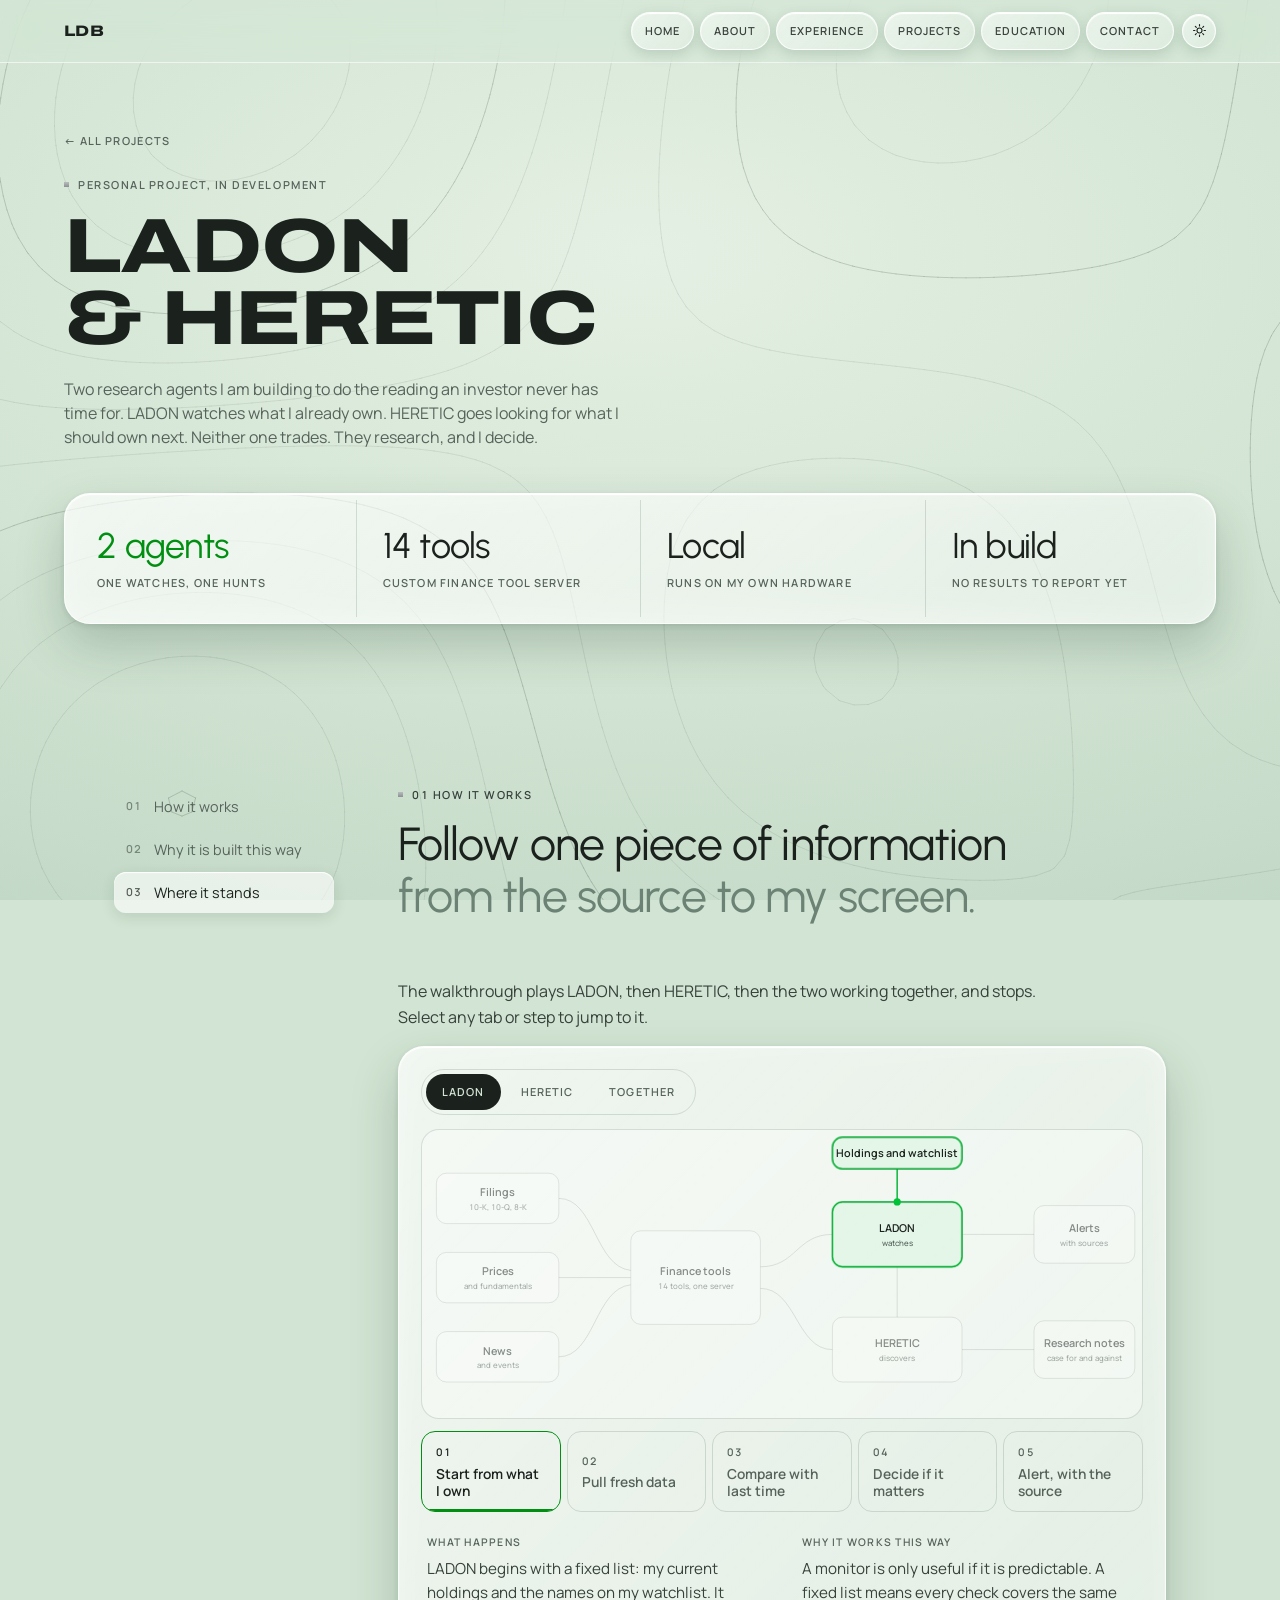
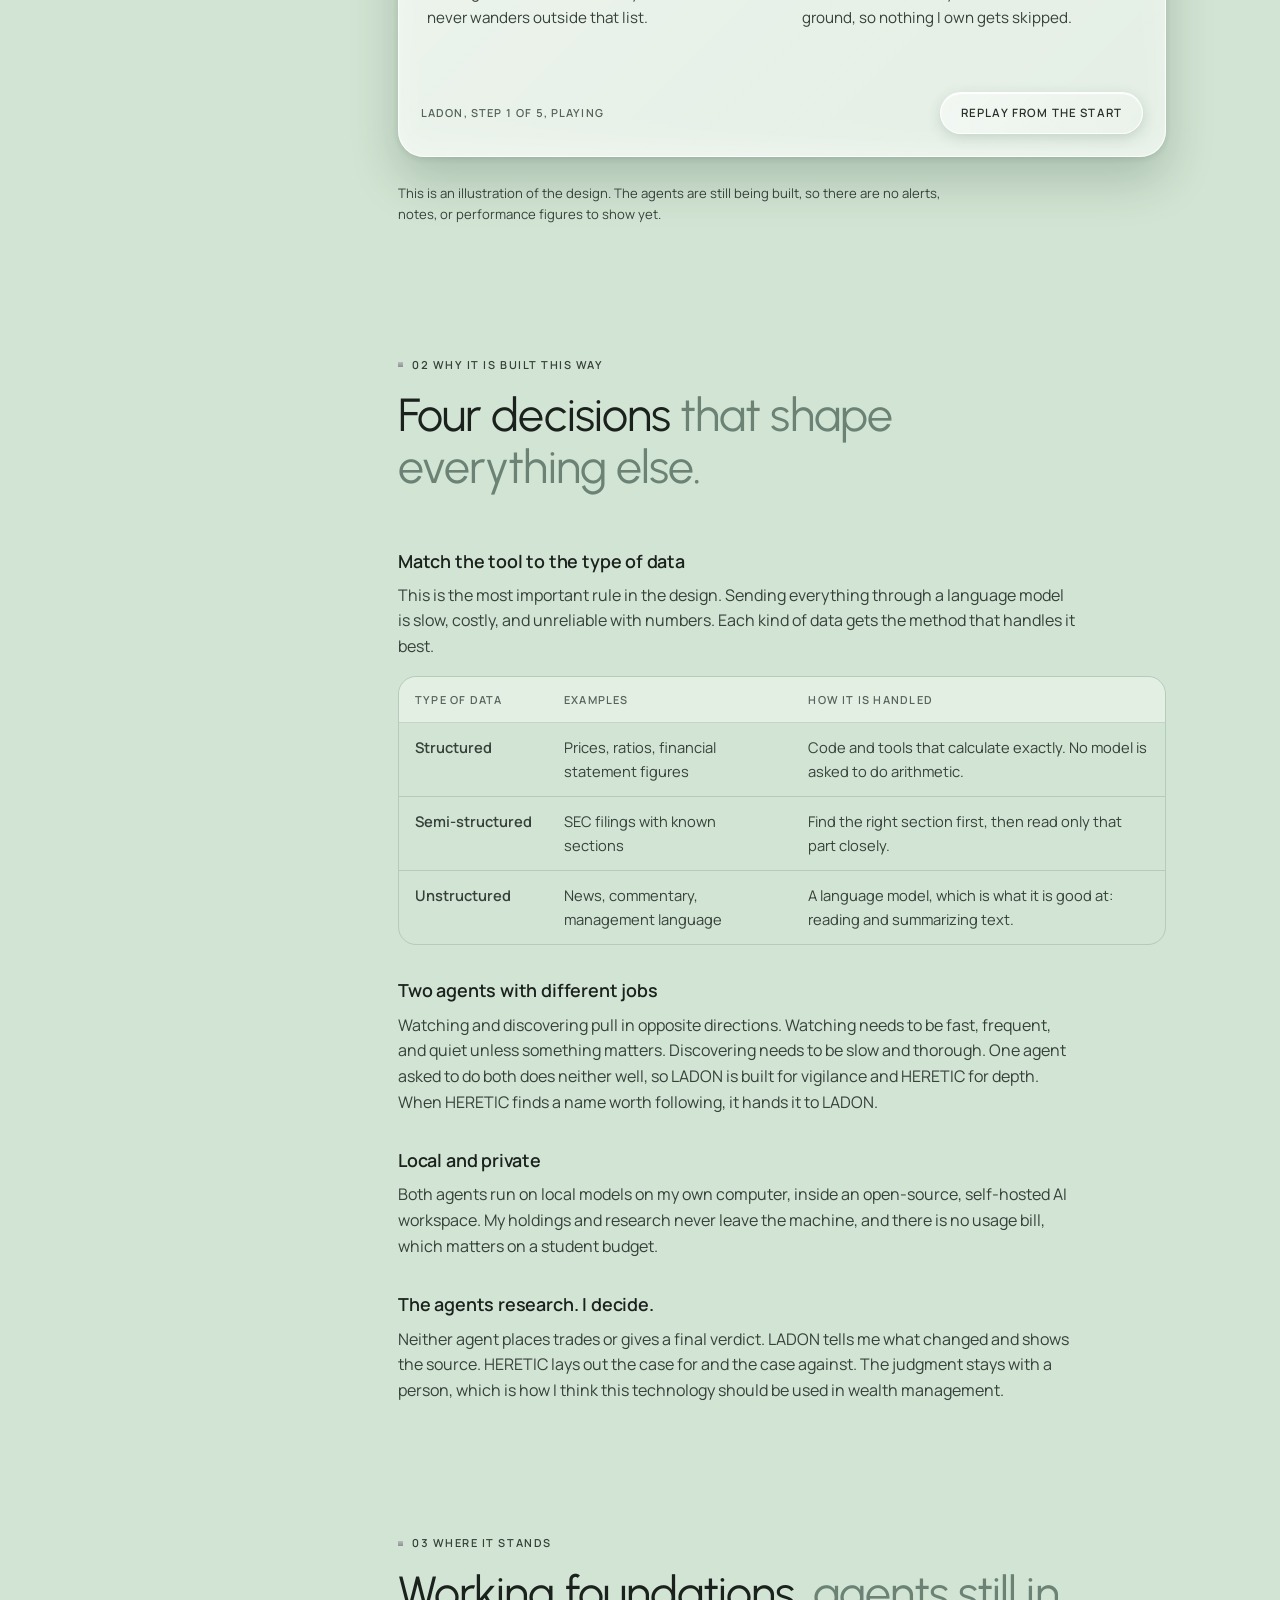
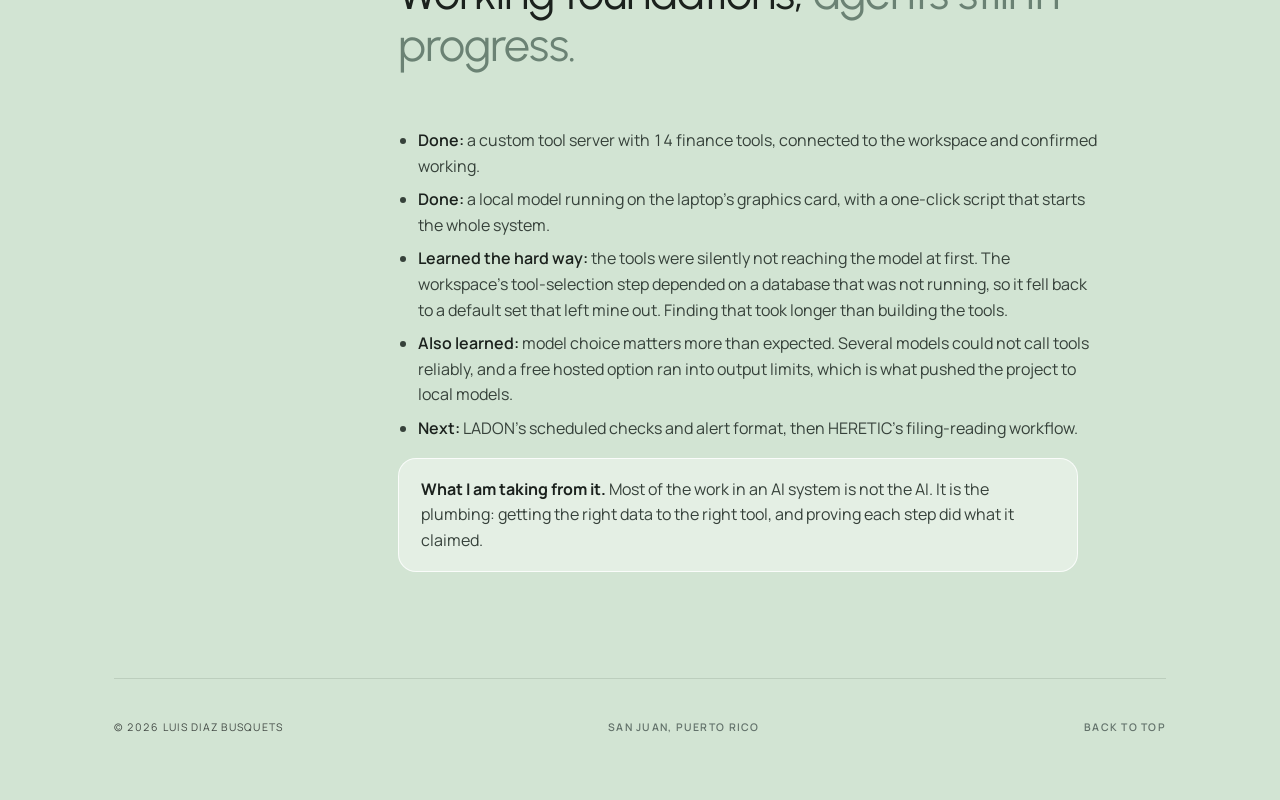
==== commit d7aefbc1: "Add files via upload" ====
--- a/agents.html
+++ b/agents.html
@@ -695,6 +695,13 @@
   /* breathing room between a panel and the note beneath it */
   .chapter .note { margin-top: 26px; }
   .hero.page .note { margin-top: 22px; }
+
+  /* dark mode glow as a plain gradient: same soft light, without three large blurred layers to redraw */
+  .glow i { display: none; }
+  .glow { background:
+    radial-gradient(42vmax 42vmax at 12% 30%, rgba(232,238,245,.06), rgba(232,238,245,0) 70%),
+    radial-gradient(34vmax 34vmax at 88% 50%, rgba(232,238,245,.04), rgba(232,238,245,0) 70%),
+    radial-gradient(32vmax 32vmax at 45% 100%, rgba(232,238,245,.05), rgba(232,238,245,0) 70%); }
 </style>
 
 <style>
@@ -714,8 +721,47 @@
   .lock { fill: none; stroke: var(--brass); stroke-width: 1.6; opacity: 0; }
   .node.focus .lock { opacity: 1; animation: lockon 1s cubic-bezier(.2,.8,.2,1) both; transform-box: fill-box; transform-origin: center; }
   @keyframes lockon { from { transform: scale(1.22); opacity: 0; } to { transform: scale(1); opacity: 1; } }
-  .pulse { fill: var(--brass); }
+  .pulse { fill: var(--trace); }
+  /* power-up: a spark runs along each connection and around each box, leaving a lit line; all glows breathe together */
+  .stage { --trace: #5B9FE0; --spark: #FFFFFF; } html[data-theme="light"] .stage { --trace: #00C236; --spark: #EFFFF2; }
+  .stage .node rect.lock { display: none; }
+  .stage .node rect.trace, .stage .node rect.halo, .stage .node rect.spark, .stage .eflow, .stage .ehalo, .stage .espark {
+    fill: none; stroke: var(--trace); stroke-opacity: 1; stroke-dasharray: var(--len); stroke-dashoffset: var(--len); opacity: 0; pointer-events: none;
+  }
+  .stage .node rect.trace, .stage .eflow { stroke-width: 1.8; }
+  .stage .node rect.halo, .stage .ehalo { stroke-width: 7; }
+  .stage .node rect.spark, .stage .espark { stroke: var(--spark); stroke-width: 2.6; stroke-linecap: round; stroke-dasharray: 16 var(--len); stroke-dashoffset: 16; }
+  .stage .node rect.fillfx { fill: var(--trace); stroke: none; opacity: 0; pointer-events: none; }
+  .stage .node.on rect.trace { opacity: 1; animation: powerOn .95s cubic-bezier(.3,.6,.2,1) var(--d, 0s) both; }
+  .stage .node.on rect.halo { animation: powerOn .95s cubic-bezier(.3,.6,.2,1) var(--d, 0s) both, surge 2.8s ease-in-out var(--sync, 0s) infinite; }
+  .stage .node.on rect.spark { animation: sparkRun .95s cubic-bezier(.3,.6,.2,1) var(--d, 0s) both; }
+  .stage .node.on rect.fillfx { animation: flash 1.5s ease-out var(--d, 0s) both; }
+  .stage .eflow.on { opacity: 1; animation: powerOn .6s ease-out both; }
+  .stage .ehalo.on { animation: powerOn .6s ease-out both, surge 2.8s ease-in-out var(--sync, 0s) infinite; }
+  .stage .espark.on { animation: sparkRun .6s ease-out both; }
+  /* thinking: the box charges up again and again, like a progress ring, while the agent works on its own */
+  .stage .node.on.thinking rect.trace { animation: thinkTrace 2.3s cubic-bezier(.4,.1,.3,1) infinite; }
+  .stage .node.on.thinking rect.halo { animation: thinkTrace 2.3s cubic-bezier(.4,.1,.3,1) infinite; }
+  .stage .node.on.thinking rect.spark { animation: thinkSpark 2.3s cubic-bezier(.4,.1,.3,1) infinite; }
+  .stage .node.on.thinking rect.fillfx { animation: thinkFill 2.3s ease-out infinite; }
+  .stage .node.thinking text.s { fill: var(--trace); }
+  @keyframes thinkTrace { 0% { stroke-dashoffset: var(--len); opacity: 1; } 62% { stroke-dashoffset: 0; opacity: 1; } 84% { stroke-dashoffset: 0; opacity: 1; } 100% { stroke-dashoffset: 0; opacity: 0; } }
+  @keyframes thinkSpark { 0% { stroke-dashoffset: 16; opacity: 1; } 56% { opacity: 1; } 62% { stroke-dashoffset: var(--nlen); opacity: 0; } 100% { stroke-dashoffset: var(--nlen); opacity: 0; } }
+  @keyframes thinkFill { 0%, 55% { opacity: .06; } 68% { opacity: .34; } 100% { opacity: .06; } }
+  @keyframes powerOn { from { stroke-dashoffset: var(--len); } to { stroke-dashoffset: 0; } }
+  @keyframes sparkRun { 0% { stroke-dashoffset: 16; opacity: 1; } 88% { opacity: 1; } 100% { stroke-dashoffset: var(--nlen); opacity: 0; } }
+  @keyframes flash { 0% { opacity: 0; } 62% { opacity: 0; } 76% { opacity: .34; } 100% { opacity: .08; } }
+  @keyframes surge { 0%, 100% { opacity: .3; } 50% { opacity: 1; } }
+  @media (prefers-reduced-motion: reduce) {
+    .stage .node.on rect.trace, .stage .node.on rect.halo, .stage .eflow.on, .stage .ehalo.on { animation: none; stroke-dashoffset: 0; opacity: .8; }
+    .stage .node.on rect.spark, .stage .espark.on, .stage .node.on rect.fillfx { animation: none; }
+    .stage .node.on rect.fillfx { opacity: .08; }
+    .stage .node.on.thinking rect.trace, .stage .node.on.thinking rect.halo, .stage .node.on.thinking rect.spark, .stage .node.on.thinking rect.fillfx { animation: none; }
+  }
   .steps { display: grid; grid-template-columns: repeat(5, minmax(0, 1fr)); gap: 6px; margin-top: 12px; }
+  .steps button { position: relative; overflow: hidden; }
+  .steps.playing button[aria-current="step"]::after { content: ""; position: absolute; left: 0; right: 0; bottom: 0; height: 2px; background: var(--brass); transform-origin: 0 50%; animation: stepTime 5.2s linear both; }
+  @keyframes stepTime { from { transform: scaleX(0); } to { transform: scaleX(1); } }
   .steps button { text-align: left; font: inherit; color: var(--soft); background: none; border: 1px solid var(--line); border-radius: 14px; padding: 12px 14px; cursor: pointer; transition: border-color .25s, color .25s, background .25s; }
   .steps button i { display: block; font-style: normal; font-size: 10.5px; font-weight: 600; letter-spacing: .12em; margin-bottom: 4px; }
   .steps button span { font-size: .86rem; font-weight: 600; line-height: 1.25; display: block; }
@@ -783,13 +829,13 @@
 <section class="chapter" id="how">
   <p class="eyebrow">01 How it works</p>
   <h2>Follow one piece of information <em>from the source to my screen.</em></h2>
-  <p>Pick an agent and step through what it does. The walkthrough plays once. Select any step to go back to it.</p>
+  <p>The walkthrough plays LADON, then HERETIC, then the two working together, and stops. Select any tab or step to jump to it.</p>
   <div class="panel flow">
-    <div class="tabs" role="tablist" aria-label="Agent"><button role="tab" id="tab-ladon" aria-selected="true">LADON</button><button role="tab" id="tab-heretic" aria-selected="false">HERETIC</button></div>
+    <div class="tabs" role="tablist" aria-label="Agent"><button role="tab" id="tab-ladon" aria-selected="true">LADON</button><button role="tab" id="tab-heretic" aria-selected="false">HERETIC</button><button role="tab" id="tab-together" aria-selected="false">Together</button></div>
     <div class="stage"><svg viewBox="0 0 1000 400" role="img" aria-label="Diagram: data sources feed a finance tool server, which serves two agents, LADON and HERETIC. LADON produces alerts and HERETIC produces research notes."><path class="edge" id="e-f" d="M190 95 C240 95 240 190 290 195"/><path class="edge" id="e-p" d="M190 205 L290 205"/><path class="edge" id="e-n" d="M190 315 C240 315 240 220 290 215"/><path class="edge" id="e-tl" d="M470 190 C520 190 520 145 570 145"/><path class="edge" id="e-th" d="M470 220 C520 220 520 305 570 305"/><path class="edge" id="e-wl" d="M660 54 L660 100"/><path class="edge" id="e-hl" d="M660 260 L660 190"/><path class="edge" id="e-la" d="M750 145 L850 145"/><path class="edge" id="e-hn" d="M750 305 L850 305"/><g class="node" id="n-f"><rect x="20" y="60" width="170" height="70" rx="14"/><rect class="lock" x="13" y="53" width="184" height="84" rx="4"/><text class="t" x="105.0" y="92.0" text-anchor="middle">Filings</text><text class="s" x="105.0" y="111.0" text-anchor="middle">10-K, 10-Q, 8-K</text></g><g class="node" id="n-p"><rect x="20" y="170" width="170" height="70" rx="14"/><rect class="lock" x="13" y="163" width="184" height="84" rx="4"/><text class="t" x="105.0" y="202.0" text-anchor="middle">Prices</text><text class="s" x="105.0" y="221.0" text-anchor="middle">and fundamentals</text></g><g class="node" id="n-n"><rect x="20" y="280" width="170" height="70" rx="14"/><rect class="lock" x="13" y="273" width="184" height="84" rx="4"/><text class="t" x="105.0" y="312.0" text-anchor="middle">News</text><text class="s" x="105.0" y="331.0" text-anchor="middle">and events</text></g><g class="node" id="n-tools"><rect x="290" y="140" width="180" height="130" rx="14"/><rect class="lock" x="283" y="133" width="194" height="144" rx="4"/><text class="t" x="380.0" y="202.0" text-anchor="middle">Finance tools</text><text class="s" x="380.0" y="221.0" text-anchor="middle">14 tools, one server</text></g><g class="node" id="n-w"><rect x="570" y="10" width="180" height="44" rx="14"/><rect class="lock" x="563" y="3" width="194" height="58" rx="4"/><text class="t" x="660.0" y="37.0" text-anchor="middle">Holdings and watchlist</text></g><g class="node" id="n-ladon"><rect x="570" y="100" width="180" height="90" rx="14"/><rect class="lock" x="563" y="93" width="194" height="104" rx="4"/><text class="t" x="660.0" y="142.0" text-anchor="middle">LADON</text><text class="s" x="660.0" y="161.0" text-anchor="middle">watches</text></g><g class="node" id="n-heretic"><rect x="570" y="260" width="180" height="90" rx="14"/><rect class="lock" x="563" y="253" width="194" height="104" rx="4"/><text class="t" x="660.0" y="302.0" text-anchor="middle">HERETIC</text><text class="s" x="660.0" y="321.0" text-anchor="middle">discovers</text></g><g class="node" id="n-a"><rect x="850" y="105" width="140" height="80" rx="14"/><rect class="lock" x="843" y="98" width="154" height="94" rx="4"/><text class="t" x="920.0" y="142.0" text-anchor="middle">Alerts</text><text class="s" x="920.0" y="161.0" text-anchor="middle">with sources</text></g><g class="node" id="n-r"><rect x="850" y="265" width="140" height="80" rx="14"/><rect class="lock" x="843" y="258" width="154" height="94" rx="4"/><text class="t" x="920.0" y="302.0" text-anchor="middle">Research notes</text><text class="s" x="920.0" y="321.0" text-anchor="middle">case for and against</text></g><circle class="pulse" id="pulse" r="5" opacity="0"/></svg></div>
     <div class="steps" id="steps"></div>
     <div class="explain"><div><h4>What happens</h4><p id="xWhat"></p></div><div><h4>Why it works this way</h4><p id="xWhy"></p></div></div>
-    <div class="flowbar"><span id="flowstate"></span><button class="btn" id="replay" type="button">Replay</button></div>
+    <div class="flowbar"><span id="flowstate"></span><button class="btn" id="replay" type="button">Replay from the start</button></div>
   </div>
   <p class="note">This is an illustration of the design. The agents are still being built, so there are no alerts, notes, or performance figures to show yet.</p>
 </section>
@@ -907,7 +953,7 @@
       { t: 'Compare with last time', n: ['tools', 'ladon'], e: ['tl'], f: 'ladon',
         what: 'It lines up the new data against what it recorded on its previous check and isolates what actually changed.',
         why: 'Most days, most things are unchanged. Comparing first means the expensive reading step only runs on the small part that is new.' },
-      { t: 'Decide if it matters', n: ['ladon'], e: [], f: 'ladon',
+      { t: 'Decide if it matters', n: ['ladon'], e: [], f: 'ladon', think: 'deciding\u2026',
         what: 'Each change is judged for significance: an earnings date, a material filing, or a sharp move matters. Routine noise does not.',
         why: 'An alert system that fires constantly gets ignored. The value is in staying quiet until something deserves attention.' },
       { t: 'Alert, with the source', n: ['ladon', 'a'], e: ['la'], f: 'a',
@@ -924,18 +970,58 @@
       { t: 'Read the filings in depth', n: ['f', 'tools', 'heretic'], e: ['f', 'th'], f: 'f',
         what: 'For each candidate it pulls the annual and quarterly reports, goes to the sections that matter, and reads them closely.',
         why: 'Filings have a known structure. Finding the right section first, then reading only that, is more accurate than handing a model three hundred pages.' },
-      { t: 'Build both sides', n: ['heretic'], e: [], f: 'heretic',
+      { t: 'Build both sides', n: ['heretic'], e: [], f: 'heretic', think: 'weighing both sides\u2026',
         what: 'It assembles the argument for the company and the argument against it, each tied to specific evidence from the filings.',
         why: 'The name is deliberate. Its job is to challenge the easy story, including my own, so the note has to argue against itself.' },
       { t: 'Write it up and hand off', n: ['heretic', 'r', 'ladon'], e: ['hn', 'hl'], f: 'r',
         what: 'It produces a research note for me to review. Names worth following are passed to LADON, which adds them to its watch.',
         why: 'The two agents form a loop: one finds ideas, the other keeps an eye on them. I make the decision in between.' }
+    ],
+    together: [
+      { t: 'HERETIC finds a name', n: ['f', 'p', 'n', 'tools', 'heretic'], e: ['f', 'p', 'n', 'th'], f: 'heretic',
+        what: 'It starts with a question from me. HERETIC screens the market, reads the filings, and comes back with a company that fits.',
+        why: 'Every name the system follows should enter through research, with a written reason for being there.' },
+      { t: 'I review the note', n: ['heretic', 'r'], e: ['hn'], f: 'r',
+        what: 'The research note arrives with the case for and the case against. I read it and decide whether the company is worth following.',
+        why: 'This is the one step that is not automated. The agents can inform a decision, but making it is my job.' },
+      { t: 'The name joins the watchlist', n: ['heretic', 'ladon', 'w'], e: ['hl', 'wl'], f: 'w',
+        what: 'If I say yes, HERETIC hands the company to LADON, and it is added to the list LADON checks.',
+        why: 'The handoff is what connects the two. Without it, a good idea is researched once and then forgotten.' },
+      { t: 'LADON keeps watch', n: ['w', 'f', 'p', 'n', 'tools', 'ladon', 'a'], e: ['wl', 'f', 'p', 'n', 'tl', 'la'], f: 'a',
+        what: 'From then on, LADON checks the company on every run and alerts me when a filing, a price move, or an event changes the picture.',
+        why: 'Research describes a company on one day. Monitoring is what keeps that research true as things change.' },
+      { t: 'One loop, running together', n: ['f', 'p', 'n', 'tools', 'w', 'ladon', 'heretic', 'a', 'r'], e: ['f', 'p', 'n', 'tl', 'th', 'wl', 'hl', 'la', 'hn'], f: 'heretic',
+        what: 'An alert from LADON can raise a new question for HERETIC, and a note from HERETIC gives LADON a new name to watch. Each agent feeds the other.',
+        why: 'Discovery without follow-up goes stale, and monitoring without discovery never finds anything new. I sit between the two and make the calls.' }
     ]
   };
+  var AGENTS = ['ladon', 'heretic', 'together'], NAMES = { ladon: 'LADON', heretic: 'HERETIC', together: 'Together' }, chain = false;
   var agent = 'ladon', step = 0, timer = 0, played = false, raf = 0;
   var still = window.matchMedia('(prefers-reduced-motion: reduce)').matches;
   var stepsEl = document.getElementById('steps'), pulse = document.getElementById('pulse');
   function $(id) { return document.getElementById(id); }
+  /* build the glowing copies of every box outline and connection once */
+  (function () {
+    var NS = 'http://www.w3.org/2000/svg', svg = document.querySelector('.stage svg');
+    var defs = document.createElementNS(NS, 'defs');
+    defs.innerHTML = '<filter id="tglow" filterUnits="userSpaceOnUse" x="-20" y="-20" width="1040" height="440"><feGaussianBlur stdDeviation="5"/></filter>';
+    svg.insertBefore(defs, svg.firstChild);
+    function glowCopies(el, names, len) {
+      var after = el.nextSibling, out = [];
+      names.forEach(function (cls, k) {
+        var cp = el.cloneNode(false); cp.removeAttribute('id'); cp.setAttribute('class', cls); cp.style.setProperty('--len', len); cp.style.setProperty('--nlen', -len);
+        if (k === 0) cp.setAttribute('filter', 'url(#tglow)');
+        el.parentNode.insertBefore(cp, after); out.push(cp);
+      });
+      return out;
+    }
+    document.querySelectorAll('.stage .node').forEach(function (n) {
+      var base = n.querySelector('rect'), len = base.getTotalLength ? base.getTotalLength() : 2 * (+base.getAttribute('width') + +base.getAttribute('height'));
+      glowCopies(base, ['halo', 'fillfx', 'trace', 'spark'], Math.ceil(len));
+    });
+    document.querySelectorAll('.stage .edge').forEach(function (e) { e._fx = glowCopies(e, ['ehalo', 'eflow', 'espark'], Math.ceil(e.getTotalLength())); });
+    pulse.setAttribute('filter', ''); svg.appendChild(pulse);
+  })();
   function travel(ids) {
     cancelAnimationFrame(raf); pulse.setAttribute('opacity', 0);
     if (still || !ids.length) return;
@@ -948,75 +1034,121 @@
       raf = requestAnimationFrame(frame);
     })(t0);
   }
+  var T0 = performance.now();
   function show(i, user) {
     step = i; var s = FLOWS[agent][i];
-    document.querySelectorAll('.stage .node').forEach(function (n) { var id = n.id.slice(2); n.classList.toggle('on', s.n.indexOf(id) >= 0); n.classList.remove('focus'); });
-    document.querySelectorAll('.stage .edge').forEach(function (e) { e.classList.toggle('on', s.e.indexOf(e.id.slice(2)) >= 0); });
+    var sync = -((performance.now() - T0) % 2800) + 'ms';              /* every glow follows one shared clock, so they pulse in unison */
+    document.querySelectorAll('.stage .node').forEach(function (n) {
+      var id = n.id.slice(2), now = s.n.indexOf(id) >= 0;
+      if (now && !n.classList.contains('on')) { n.style.setProperty('--d', id === s.f && s.e.length ? '.55s' : '0s'); n.style.setProperty('--sync', sync); }   /* the target box powers up as the line reaches it */
+      n.classList.toggle('on', now); n.classList.remove('focus');
+      var busy = !!s.think && id === s.f, sub = n.querySelector('text.s');       /* working inside itself: loop the charge-up and say so */
+      n.classList.toggle('thinking', busy);
+      if (sub) { if (sub._orig === undefined) sub._orig = sub.textContent; sub.textContent = busy ? s.think : sub._orig; }
+    });
+    document.querySelectorAll('.stage .edge').forEach(function (e) {
+      var now = s.e.indexOf(e.id.slice(2)) >= 0, fresh = now && !e.classList.contains('on'); e.classList.toggle('on', now);
+      (e._fx || []).forEach(function (cp) { if (fresh) cp.style.setProperty('--sync', sync); cp.classList.toggle('on', now); });
+    });
     var f = $('n-' + s.f); void f.getBoundingClientRect(); f.classList.add('focus');
     stepsEl.querySelectorAll('button').forEach(function (b, k) { if (k === i) b.setAttribute('aria-current', 'step'); else b.removeAttribute('aria-current'); });
     $('xWhat').textContent = s.what; $('xWhy').textContent = s.why;
     travel(s.e);
-    if (user) { clearTimeout(timer); played = true; state(); }
-  }
-  function state() { $('flowstate').textContent = (agent === 'ladon' ? 'LADON' : 'HERETIC') + ', step ' + (step + 1) + ' of 5' + (played ? '' : ', playing'); }
-  function play() {
-    clearTimeout(timer); played = false; show(0); state();
-    if (still) { played = true; state(); return; }
-    (function next() { timer = setTimeout(function () { if (step < 4) { show(step + 1); state(); next(); } else { played = true; state(); } }, 5200); })();
+    if (user) { clearTimeout(timer); played = true; chain = false; stepsEl.classList.remove('playing'); state(); }
+  }
+  function state() { $('flowstate').textContent = NAMES[agent] + ', step ' + (step + 1) + ' of 5' + (played ? '' : ', playing'); }
+  function play(all) {                       /* all = keep going through LADON, HERETIC, then Together */
+    chain = !!all; clearTimeout(timer); played = false; show(0); state();
+    if (still) { played = true; chain = false; state(); return; }
+    stepsEl.classList.add('playing');
+    (function next() {
+      timer = setTimeout(function () {
+        if (step < 4) { show(step + 1); state(); next(); return; }
+        var k = AGENTS.indexOf(agent);
+        if (chain && k < AGENTS.length - 1) { agent = AGENTS[k + 1]; build(); play(true); return; }
+        played = true; chain = false; stepsEl.classList.remove('playing'); state();
+      }, 5200);
+    })();
   }
   function build() {
     stepsEl.innerHTML = FLOWS[agent].map(function (s, i) { return '<button type="button"><i>0' + (i + 1) + '</i><span>' + s.t + '</span></button>'; }).join('');
     stepsEl.querySelectorAll('button').forEach(function (b, i) { b.addEventListener('click', function () { show(i, true); }); });
-    ['ladon', 'heretic'].forEach(function (a) { $('tab-' + a).setAttribute('aria-selected', String(a === agent)); });
-  }
-  ['ladon', 'heretic'].forEach(function (a) { $('tab-' + a).addEventListener('click', function () { agent = a; build(); play(); }); });
-  $('replay').addEventListener('click', play);
+    AGENTS.forEach(function (a) { $('tab-' + a).setAttribute('aria-selected', String(a === agent)); });
+  }
+  AGENTS.forEach(function (a) { $('tab-' + a).addEventListener('click', function () { agent = a; build(); play(false); }); });
+  $('replay').addEventListener('click', function () { agent = 'ladon'; build(); play(true); });
   build(); show(0); state();
   var started = false;
-  if ('IntersectionObserver' in window) new IntersectionObserver(function (en, io) { if (en[0].isIntersecting && !started) { started = true; play(); io.disconnect(); } }, { threshold: 0.35 }).observe(document.querySelector('.flow'));
-  else play();
+  if ('IntersectionObserver' in window) new IntersectionObserver(function (en, io) { if (en[0].isIntersecting && !started) { started = true; play(true); io.disconnect(); } }, { threshold: 0.35 }).observe(document.querySelector('.flow'));
+  else play(true);
 })();
 </script>
 
 <script>
-/* ---------- Background: contour lines, drawn once and drifted by the graphics card (no per-frame work) ---------- */
+/* ---------- Background: contour lines that slowly reshape and rise under the cursor ---------- */
 (function () {
   var c = document.getElementById('waves'), x = c.getContext('2d');
+  var reduce = window.matchMedia('(prefers-reduced-motion: reduce)').matches;
   var CASES = { 1: [3, 2], 2: [2, 1], 3: [3, 1], 4: [0, 1], 5: [0, 3, 2, 1], 6: [0, 2], 7: [0, 3], 8: [0, 3], 9: [0, 2], 10: [0, 1, 3, 2], 11: [0, 1], 12: [3, 1], 13: [2, 1], 14: [3, 2] };
-  var PAD = 70, seed = Math.random() * 1000;
-  function draw() {
-    var dpr = Math.min(window.devicePixelRatio || 1, 2), w = window.innerWidth + PAD * 2, h = window.innerHeight + PAD * 2, CELL = 8;
-    c.style.cssText = 'left:' + (-PAD) + 'px;top:' + (-PAD) + 'px;right:auto;bottom:auto;width:' + w + 'px;height:' + h + 'px';
-    c.width = w * dpr; c.height = h * dpr; x.setTransform(dpr, 0, 0, dpr, 0, 0);
-    var cols = Math.ceil(w / CELL) + 2, rows = Math.ceil(h / CELL) + 2, f = new Float32Array(cols * rows), i, j;
-    for (j = 0; j < rows; j++) for (i = 0; i < cols; i++) {
-      var px = i * CELL + seed, py = j * CELL + seed * 0.7;
-      f[j * cols + i] = Math.sin(px * 0.0031) * Math.cos(py * 0.0037) + 0.5 * Math.sin((px + py) * 0.0052) + 0.5 * Math.cos((px - py) * 0.0043);
+  var L0 = -1.5, ST = 0.3, NL = 15, CELL = 14, maxDpr = 2, W = 0, H = 0, cols = 0, rows = 0, f, C, R;
+  var cost = 0, drawn = 0, frame = 0, tx = 0, ty = 0, hx = 0, hy = 0, hill = 0, hillTo = 0;
+  function size() {
+    var dpr = Math.min(window.devicePixelRatio || 1, maxDpr);
+    W = window.innerWidth; H = window.innerHeight; c.style.cssText = ''; c.width = W * dpr; c.height = H * dpr; x.setTransform(dpr, 0, 0, dpr, 0, 0);
+    cols = Math.ceil(W / CELL) + 2; rows = Math.ceil(H / CELL) + 2; f = new Float32Array(cols * rows);
+    C = [0, 1, 2, 3, 4].map(function () { return new Float32Array(cols); }); R = [0, 1, 2, 3, 4].map(function () { return new Float32Array(rows); });
+  }
+  function draw(t) {
+    var i, j, k, p, q, m;
+    /* the height field is a sum of waves; splitting each wave into a column part and a row part keeps this cheap */
+    for (i = 0; i < cols; i++) { p = i * CELL; C[0][i] = Math.sin(p * 0.0031 + t * 0.00007); C[1][i] = Math.sin(p * 0.0052 + t * 0.00009); C[2][i] = Math.cos(p * 0.0052 + t * 0.00009); C[3][i] = Math.cos(p * 0.0043 - t * 0.00004); C[4][i] = Math.sin(p * 0.0043 - t * 0.00004); }
+    for (j = 0; j < rows; j++) { p = j * CELL; R[0][j] = Math.cos(p * 0.0037 - t * 0.00005); R[1][j] = Math.cos(p * 0.0052); R[2][j] = Math.sin(p * 0.0052); R[3][j] = Math.cos(p * 0.0043); R[4][j] = Math.sin(p * 0.0043); }
+    for (j = 0; j < rows; j++) for (i = 0, k = j * cols; i < cols; i++, k++) f[k] = C[0][i] * R[0][j] + 0.5 * (C[1][i] * R[1][j] + C[2][i] * R[2][j]) + 0.5 * (C[3][i] * R[3][j] + C[4][i] * R[4][j]);
+    if (hill > 0.01) {                                             /* a soft rise that follows the cursor */
+      var i0 = Math.max(0, Math.floor((hx - 480) / CELL)), i1 = Math.min(cols - 1, Math.ceil((hx + 480) / CELL)), j0 = Math.max(0, Math.floor((hy - 480) / CELL)), j1 = Math.min(rows - 1, Math.ceil((hy + 480) / CELL));
+      for (j = j0; j <= j1; j++) for (i = i0; i <= i1; i++) { var dx = i * CELL - hx, dy = j * CELL - hy; f[j * cols + i] += 1.15 * hill * Math.exp(-(dx * dx + dy * dy) / 52000); }
     }
-    x.clearRect(0, 0, w, h); x.lineWidth = 1; x.lineJoin = 'round'; x.lineCap = 'round';
-    var n = 0, fg = FG();
-    for (var lv = -1.5; lv <= 1.6; lv += 0.3, n++) {
-      x.strokeStyle = 'rgba(' + fg + ',' + (n % 4 === 0 ? 0.20 : 0.09) + ')'; x.beginPath();
-      for (j = 0; j < rows - 1; j++) for (i = 0; i < cols - 1; i++) {
-        var a = f[j * cols + i], b = f[j * cols + i + 1], c2 = f[(j + 1) * cols + i + 1], d = f[(j + 1) * cols + i];
-        var idx = (a > lv ? 8 : 0) | (b > lv ? 4 : 0) | (c2 > lv ? 2 : 0) | (d > lv ? 1 : 0);
+    var minor = new Path2D(), major = new Path2D();
+    for (j = 0; j < rows - 1; j++) for (i = 0; i < cols - 1; i++) {
+      var a = f[j * cols + i], b = f[j * cols + i + 1], c2 = f[(j + 1) * cols + i + 1], d = f[(j + 1) * cols + i];
+      var mn = Math.min(a, b, c2, d), mx = Math.max(a, b, c2, d), k0 = Math.max(0, Math.ceil((mn - L0) / ST)), k1 = Math.min(NL - 1, Math.floor((mx - L0) / ST));
+      for (k = k0; k <= k1; k++) {                                 /* only the contour levels that cross this cell */
+        var lv = L0 + k * ST, idx = (a > lv ? 8 : 0) | (b > lv ? 4 : 0) | (c2 > lv ? 2 : 0) | (d > lv ? 1 : 0);
         if (idx === 0 || idx === 15) continue;
-        var X0 = i * CELL, Y0 = j * CELL, e = CASES[idx];
-        for (var q = 0; q < e.length; q += 2) for (var m = 0; m < 2; m++) {
+        var X0 = i * CELL, Y0 = j * CELL, e = CASES[idx], path = k % 4 === 0 ? major : minor;
+        for (q = 0; q < e.length; q += 2) for (m = 0; m < 2; m++) {
           var ed = e[q + m], ex, ey;
           if (ed === 0) { ex = X0 + CELL * (lv - a) / (b - a); ey = Y0; }
           else if (ed === 1) { ex = X0 + CELL; ey = Y0 + CELL * (lv - b) / (c2 - b); }
           else if (ed === 2) { ex = X0 + CELL * (lv - d) / (c2 - d); ey = Y0 + CELL; }
           else { ex = X0; ey = Y0 + CELL * (lv - a) / (d - a); }
-          m ? x.lineTo(ex, ey) : x.moveTo(ex, ey);
+          m ? path.lineTo(ex, ey) : path.moveTo(ex, ey);
         }
       }
-      x.stroke();
     }
-  }
-  draw();
-  var tm; window.addEventListener('resize', function () { clearTimeout(tm); tm = setTimeout(draw, 200); });
-  window.addEventListener('themechange', draw);
+    var fg = FG();
+    x.clearRect(0, 0, W, H); x.lineWidth = 1; x.lineJoin = 'round'; x.lineCap = 'round';
+    x.strokeStyle = 'rgba(' + fg + ',0.09)'; x.stroke(minor);
+    x.strokeStyle = 'rgba(' + fg + ',0.20)'; x.stroke(major);
+  }
+  function loop(now) {
+    requestAnimationFrame(loop);
+    if (document.hidden || (++frame & 1)) return;                  /* about 30 redraws a second */
+    hill += (hillTo - hill) * 0.06; hx += (tx - hx) * 0.08; hy += (ty - hy) * 0.08;
+    var t0 = performance.now(); draw(now); cost = cost ? cost * 0.9 + (performance.now() - t0) * 0.1 : performance.now() - t0;
+    if (++drawn % 45 === 0 && cost > 9) {                          /* slow device: use a coarser grid, then a lower resolution */
+      if (CELL < 26) { CELL += 4; cost = 0; size(); } else if (maxDpr > 1) { maxDpr = 1; cost = 0; size(); }
+    }
+  }
+  window.addEventListener('pointermove', function (ev) {
+    if (ev.pointerType === 'touch') return;
+    tx = ev.clientX; ty = ev.clientY; if (hillTo === 0 && hill < 0.02) { hx = tx; hy = ty; } hillTo = 1;
+  });
+  document.documentElement.addEventListener('pointerleave', function () { hillTo = 0; });
+  var tm; window.addEventListener('resize', function () { clearTimeout(tm); tm = setTimeout(function () { size(); if (reduce) draw(0); }, 150); });
+  window.addEventListener('themechange', function () { if (reduce) draw(0); });
+  size();
+  if (reduce) draw(0); else requestAnimationFrame(loop);
 })();
 </script>
 </body>
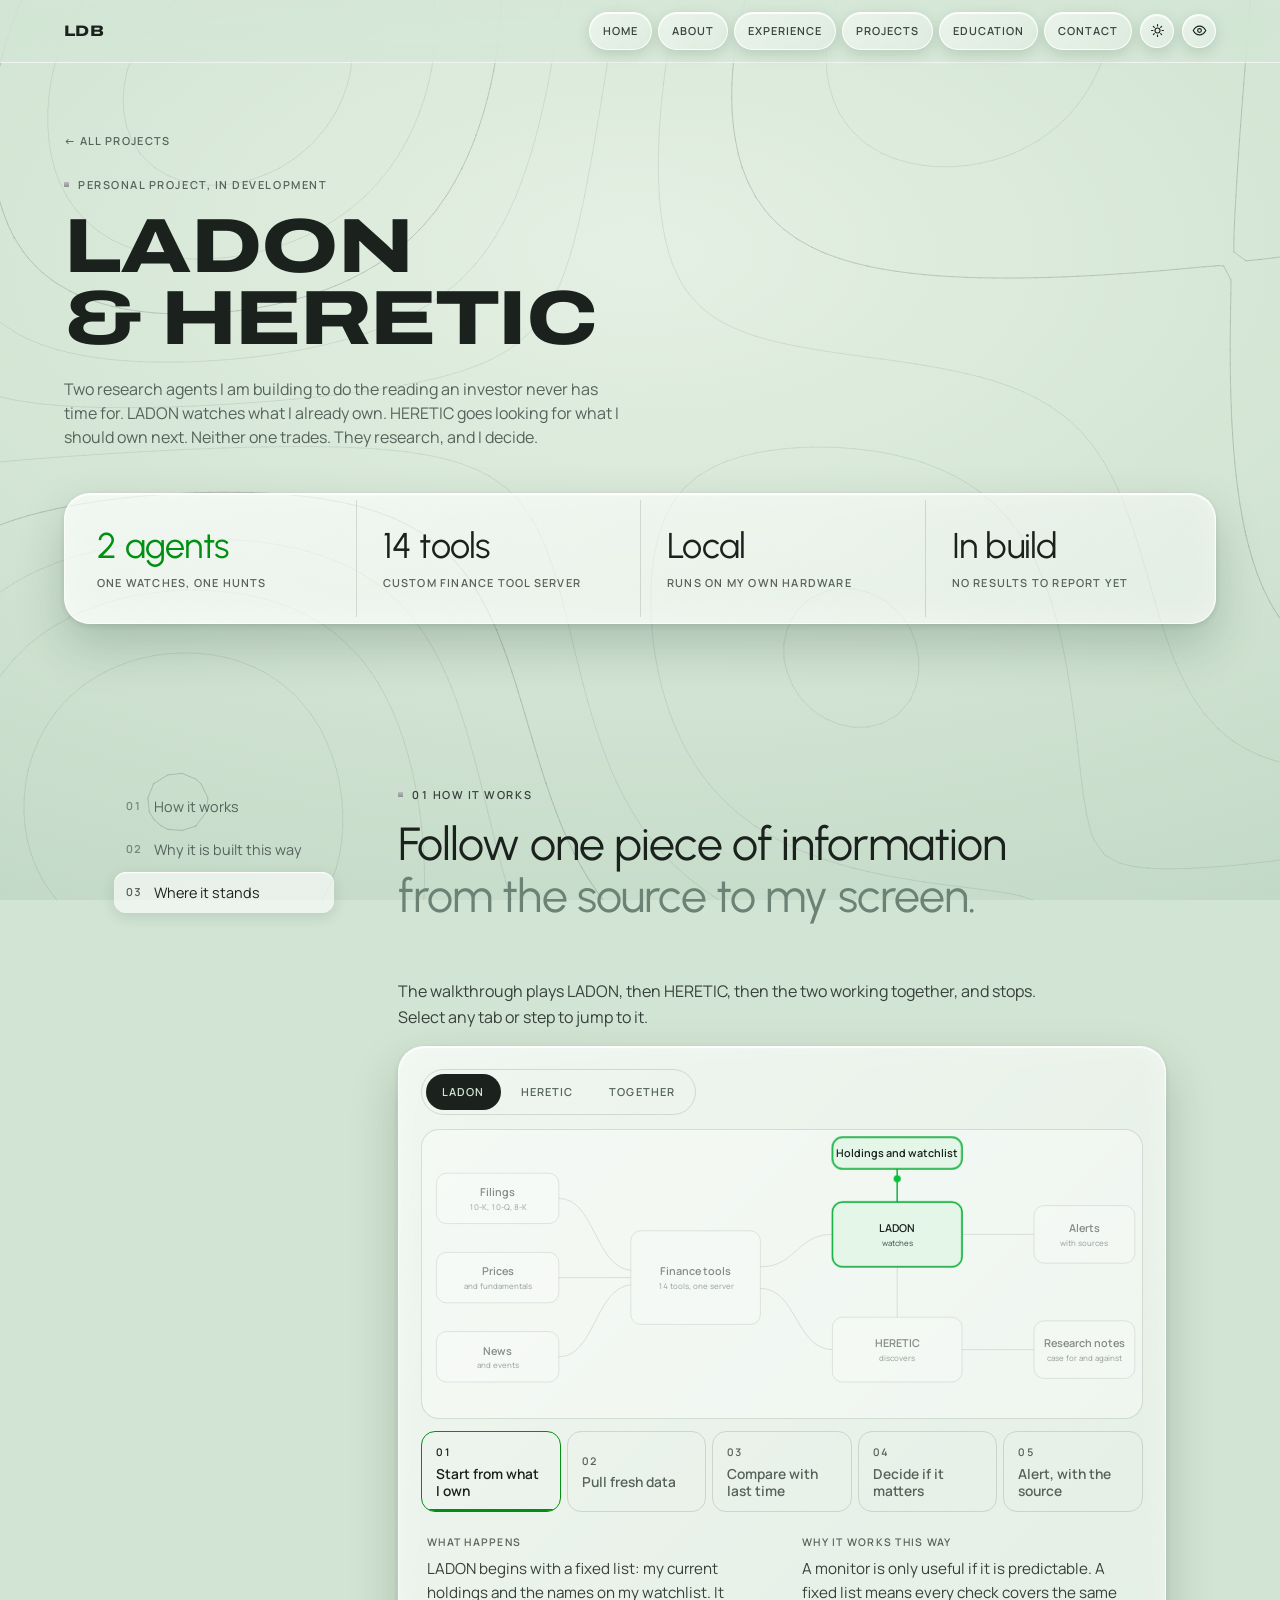
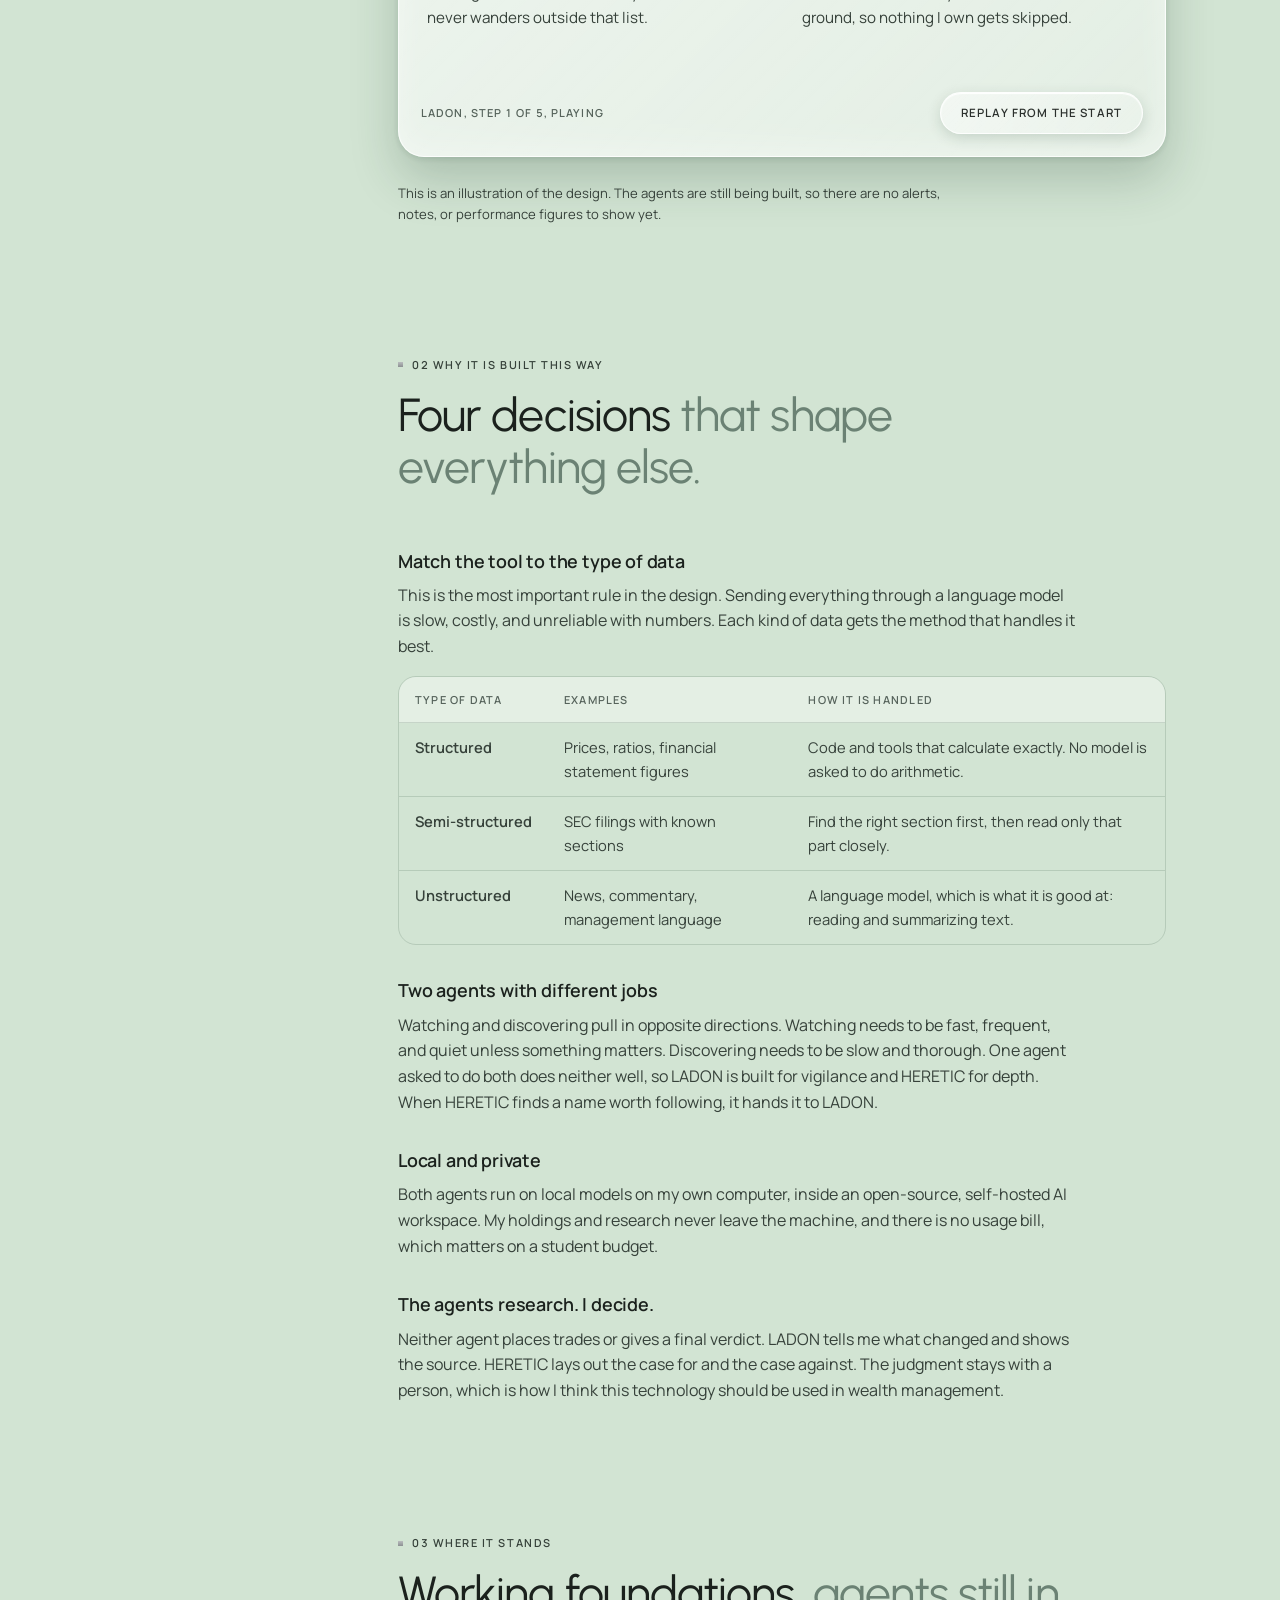
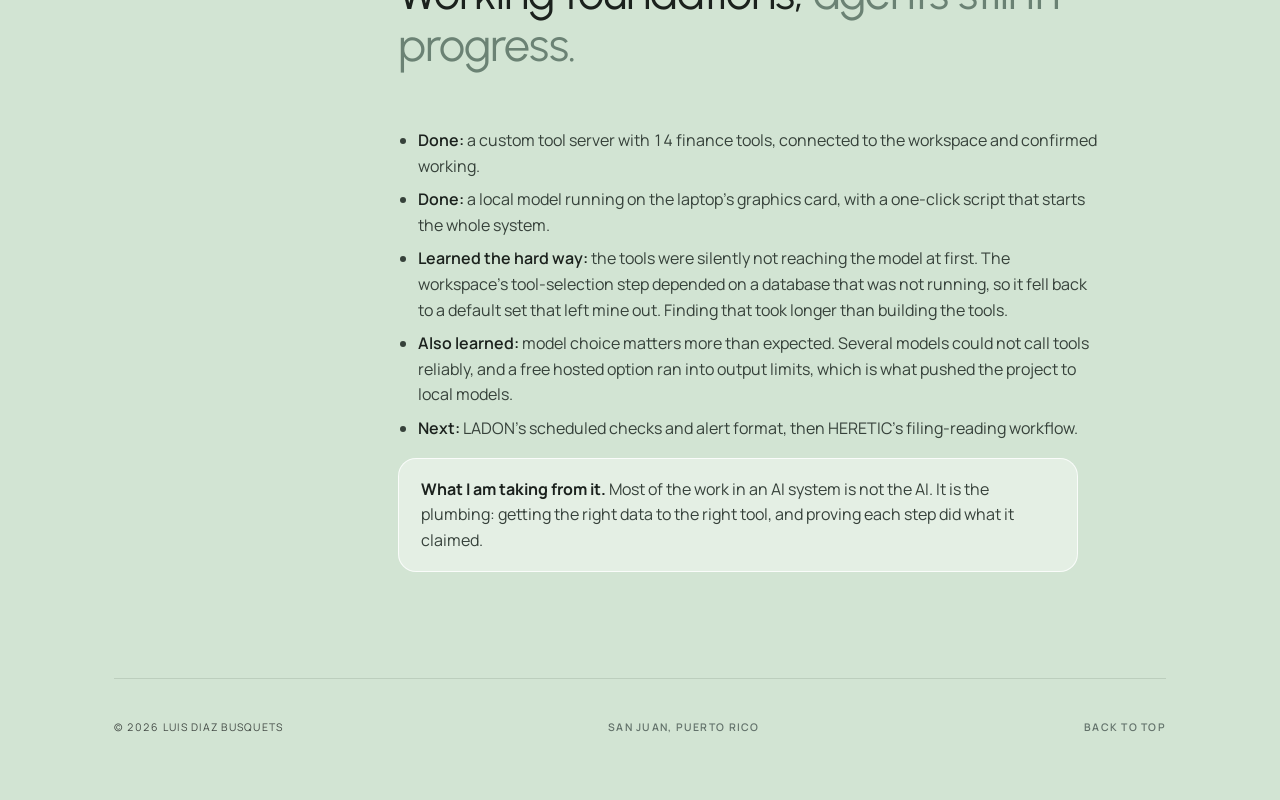
==== commit dd1c6b38: "Add files via upload" ====
--- a/agents.html
+++ b/agents.html
@@ -15,6 +15,7 @@
     if (raw[0] && raw[1] === auto) pick = raw[0]; else sessionStorage.removeItem('theme');
   } catch (e) {}
   document.documentElement.setAttribute('data-theme', pick || auto);
+  try { if (localStorage.getItem('cb') === 'on') document.documentElement.setAttribute('data-cb', 'on'); } catch (e) {}   /* colorblind-friendly mode is remembered */
 })();
 </script>
 <meta name="description" content="Two research agents I am building: LADON watches holdings for catalysts, HERETIC finds and researches new ideas. An animated walkthrough of how they work.">
@@ -62,13 +63,13 @@
   @keyframes drift2 { to { transform: translate(-30vw, -18vh) scale(.9); } }
   @keyframes drift3 { to { transform: translate(-18vw, -30vh) scale(1.2); } }
   @media (prefers-reduced-motion: reduce) { .glow i { animation: none; } }
-  .feature, .project, .edu > div, .panel {
+   .project, .panel {
     background: linear-gradient(180deg, rgba(255,255,255,.09), rgba(255,255,255,.035));
     border: 1px solid rgba(255,255,255,.17); border-radius: 24px;
     -webkit-backdrop-filter: blur(24px) saturate(120%); backdrop-filter: blur(24px) saturate(120%);
     box-shadow: inset 0 1px 0 rgba(255,255,255,.16), 0 24px 60px rgba(0,0,0,.35);
   }
-  .edu > div, .panel { padding: clamp(24px, 4vw, 52px); }
+   .panel { padding: clamp(24px, 4vw, 52px); }
   a { color: inherit; }
   :focus-visible { outline: 3px solid var(--brass); outline-offset: 3px; border-radius: 2px; }
   .wrap { max-width: var(--max); margin: 0 auto; padding: 0 var(--g); }
@@ -102,9 +103,9 @@
     color: var(--white); background: none; border: 0; border-radius: 999px; padding: 4px 12px; cursor: pointer; transition: color .25s;
   }
   .lang button[aria-pressed="true"] { color: #000; }
-  [data-es], #simText { transition: opacity .2s ease, filter .2s ease; }
-  body.lang-out [data-es], body.lang-out #simText { opacity: 0; filter: blur(5px); }
-  @media (prefers-reduced-motion: reduce) { .lang::before, [data-es], #simText { transition: none; } }
+  [data-es] { transition: opacity .2s ease, filter .2s ease; }
+  
+  @media (prefers-reduced-motion: reduce) { .lang::before, [data-es] { transition: none; } }
   .menu-btn { display: none; width: 40px; height: 40px; padding: 0; border: 1px solid rgba(255,255,255,.35); border-radius: 50%; background: none; cursor: pointer; position: relative; }
   .menu-btn span { position: absolute; left: 11px; right: 11px; height: 1.5px; background: #fff; transition: transform .25s ease, top .25s ease; }
   .menu-btn span:first-child { top: 15px; } .menu-btn span:last-child { top: 23px; }
@@ -125,32 +126,12 @@
     font-size: clamp(2.5rem, 9.4vw, 9rem);
   }
   .lede { max-width: 34ch; margin: clamp(18px, 3vh, 30px) 0 0; font-size: clamp(1.1rem, 1.7vw, 1.4rem); line-height: 1.4; color: #CFCFCF; }
-  .hero > .origin { position: absolute; left: 0; top: 0; z-index: 1; font-size: .8rem; color: var(--brass); font-variant-numeric: tabular-nums; pointer-events: none; }
-  .sim {
-    margin: auto var(--g) 22px; padding: 16px 20px 16px 22px; border-radius: 20px;
-    background: rgba(255,255,255,.055); border: 1px solid rgba(255,255,255,.14);
-    -webkit-backdrop-filter: blur(18px) saturate(150%); backdrop-filter: blur(18px) saturate(150%);
-    box-shadow: inset 0 1px 0 rgba(255,255,255,.10);
-    display: flex; flex-wrap: wrap; align-items: center; justify-content: space-between; gap: 14px 32px;
-  }
-  .hero > .tag {
-    position: absolute; top: 0; left: 0; z-index: 1; pointer-events: none; white-space: nowrap; will-change: transform;
-    font-size: 11px; font-weight: 500; line-height: 1; color: #fff; font-variant-numeric: tabular-nums;
-    padding: 5px 9px; border-radius: 999px;
-    background: rgba(255,255,255,.07); border: 1px solid rgba(255,255,255,.18);
-    -webkit-backdrop-filter: blur(10px); backdrop-filter: blur(10px);
-  }
-  .hero > .tag.me { color: #9CC6F0; border-color: rgba(91,159,224,.6); background: rgba(91,159,224,.12); }
-  .sim p { margin: 0; max-width: 62ch; font-size: .95rem; line-height: 1.5; color: #CFCFCF; }
-  .sim small { display: block; margin-top: 4px; font-size: .8rem; color: #8C8C8C; }
-  .sim strong { color: var(--white); font-weight: 700; font-variant-numeric: tabular-nums; }
+
   .btn {
     display: inline-block; font: inherit; font-weight: 600; font-size: .95rem; cursor: pointer; text-decoration: none;
     padding: 11px 20px; border-radius: 999px; border: 1.5px solid var(--brass); color: var(--brass); background: transparent;
   }
   .btn:hover { background: var(--brass); color: var(--navy); }
-  .btn.solid { background: var(--brass); color: var(--navy); }
-  .btn.solid:hover { background: var(--white); border-color: var(--white); }
 
   /* ---------- Sections ---------- */
   section { scroll-margin-top: 56px; border-top: 1px solid var(--line); }
@@ -162,55 +143,24 @@
   }
   h3 { margin: 0; font-size: 1.2rem; font-weight: 700; line-height: 1.3; }
   .about { display: grid; grid-template-columns: minmax(0, 380px) minmax(0, 1fr); gap: clamp(28px, 6vw, 88px); align-items: center; }
-  .portrait { position: relative; margin: 0; aspect-ratio: 1; max-width: 420px; }
-  .portrait::before {
-    content: ""; position: absolute; inset: -6% -10% 4%; z-index: 0;
-    background: radial-gradient(closest-side, rgba(91,159,224,.30), rgba(91,159,224,.10) 55%, rgba(0,0,0,0) 100%);
-  }
-  .portrait img {
-    position: relative; z-index: 1; display: block; width: 100%; height: 100%; object-fit: cover;
-    -webkit-mask-image: linear-gradient(to bottom, #000 72%, rgba(0,0,0,0) 100%); mask-image: linear-gradient(to bottom, #000 72%, rgba(0,0,0,0) 100%);
-  }
-  .about .side { margin-top: 26px; }
-  .about .big { margin: 0; font-size: clamp(1.3rem, 2.3vw, 1.75rem); line-height: 1.4; font-weight: 400; max-width: 30em; }
-  .about .side p { margin: 0 0 1em; color: var(--ink-soft); }
-  .about .side p:last-child { margin: 0; color: var(--ink); font-weight: 600; }
 
   .row { display: grid; grid-template-columns: 210px minmax(0, 1fr); gap: 8px 40px; padding: 26px 0; border-top: 1px solid var(--line); }
   .row:last-child { border-bottom: 1px solid var(--line); }
   .when { font-variant-numeric: tabular-nums; color: var(--brass-deep); font-weight: 600; font-size: .95rem; padding-top: 3px; line-height: 1.7; white-space: nowrap; }
   .org { color: var(--ink-soft); margin: 2px 0 0; }
-  .row p.desc { margin: 10px 0 0; max-width: 64ch; }
 
   .work { background: transparent; }
-  .feature {
-    color: var(--white); padding: clamp(26px, 4.5vw, 56px);
-    display: grid; grid-template-columns: minmax(0, 1.2fr) minmax(0, 1fr); gap: clamp(24px, 5vw, 64px);
-  }
-  .feature h3 { font-stretch: 125%; font-weight: 800; font-size: clamp(1.7rem, 3.6vw, 2.75rem); line-height: 1; letter-spacing: -.01em; }
-  .feature p { margin: 16px 0 0; color: #CFCFCF; max-width: 46ch; }
-  .feature ul { margin: 0; padding: 0; list-style: none; }
-  .feature li { padding: 11px 0; border-top: 1px solid rgba(255,255,255,.16); font-size: .98rem; }
-  .feature li:last-child { border-bottom: 1px solid rgba(255,255,255,.16); }
-  .feature li b { color: var(--brass); font-weight: 700; font-variant-numeric: tabular-nums; }
+
   .projects { display: grid; grid-template-columns: repeat(2, minmax(0, 1fr)); gap: 16px; margin-top: 16px; }
   .project { padding: clamp(22px, 3vw, 34px); transition: border-color .2s; }
   .project:hover { border-color: rgba(91,159,224,.7); }
   .project p { margin: 8px 0 0; max-width: 52ch; }
   .project .built { color: var(--ink-soft); font-size: .92rem; }
 
-  .edu { display: grid; grid-template-columns: repeat(2, minmax(0, 1fr)); gap: 16px; align-items: stretch; }
-  .edu p { margin: 6px 0 0; }
-  .edu .muted { color: var(--ink-soft); }
-  .plain { margin: 14px 0 0; padding: 0; list-style: none; }
-  .plain li { padding: 9px 0; border-top: 1px solid var(--line); }
-  .plain li:last-child { border-bottom: 1px solid var(--line); }
-  .edu h3 + h3, .edu .gap { margin-top: 34px; }
-
   .contact { background: transparent; color: var(--white); }
   .contact h2 { font-size: clamp(2.6rem, 8vw, 7rem); margin-bottom: 20px; }
   .contact p { margin: 0; max-width: 46ch; color: #CFCFCF; font-size: 1.15rem; }
-  .actions { display: flex; flex-wrap: wrap; gap: 12px; margin-top: 30px; }
+  
   footer { background: transparent; color: #8C8C8C; font-size: .9rem; padding: 0 0 clamp(36px, 6vw, 64px); }
   footer .foot { display: flex; flex-wrap: wrap; align-items: center; justify-content: space-between; gap: 14px 40px; padding-top: clamp(28px, 4vw, 40px); border-top: 1px solid rgba(255,255,255,.14); }
   footer .foot span:first-child { color: #CFCFCF; font-weight: 600; }
@@ -219,18 +169,16 @@
   [hidden] { display: none !important; }
 
   @media (max-width: 820px) {
-    .about, .feature, .edu, .projects { grid-template-columns: minmax(0, 1fr); }
+    .about, .projects { grid-template-columns: minmax(0, 1fr); }
     .row { grid-template-columns: minmax(0, 1fr); }
     .nav-links a { display: none; }
     .menu-btn { display: block; }
     .nav-links { gap: 10px; }
-    .sim { flex-direction: column; align-items: flex-start; padding: 14px 16px; }
-    .sim p { font-size: .88rem; }
-    .portrait { max-width: 300px; margin: 0 auto; }
+
     .when { white-space: normal; }
     .contact h2 { font-size: clamp(2.4rem, 13vw, 4rem); }
     footer .foot { flex-direction: column; align-items: flex-start; gap: 8px; }
-    .actions .btn { flex: 1 1 auto; text-align: center; }
+    
   }
   @media (prefers-reduced-motion: reduce) { html { scroll-behavior: auto; } }
 
@@ -264,24 +212,14 @@
 
   h1 { font-stretch: normal; font-weight: 400; line-height: 1; letter-spacing: -.04em; font-size: clamp(2.7rem, 6.6vw, 5.75rem); }
   .lede { max-width: 42ch; font-size: clamp(1rem, 1.25vw, 1.12rem); line-height: 1.5; color: var(--soft); margin-top: clamp(16px, 2.4vh, 24px); }
-  .cta { display: flex; flex-wrap: wrap; gap: 8px; margin-top: clamp(20px, 3vh, 30px); }
-  .hero > .origin { font-family: var(--mono); font-size: 10.5px; letter-spacing: .04em; }
-  .hero > .tag { font-family: var(--mono); font-size: 10.5px; font-weight: 400; border-radius: 6px; padding: 5px 8px; }
-  .sim { border-radius: 14px; background: rgba(255,255,255,.045); border-color: rgba(255,255,255,.12); }
-  .sim p { font-size: .92rem; color: #BDBDBD; }
-  .sim strong { font-weight: 500; }
-  .sim small { font-family: var(--mono); font-size: 10.5px; letter-spacing: .02em; color: var(--dim); margin-top: 8px; line-height: 1.6; }
 
   .btn {
     font-family: var(--mono); font-size: 11.5px; font-weight: 500; text-transform: uppercase; letter-spacing: .07em; line-height: 1;
     padding: 12px 16px; border-radius: 6px; border: 1px solid rgba(255,255,255,.26); color: #fff; background: rgba(255,255,255,.05);
     transition: background .2s, color .2s, border-color .2s;
   }
-  .btn::after { content: " \2192"; opacity: .7; }
+  .btn::after { content: " →"; opacity: .7; }
   .btn:hover { background: rgba(255,255,255,.16); color: #fff; }
-  .btn.solid { background: #fff; color: #000; border-color: #fff; }
-  .btn.solid:hover { background: #D6D6D6; border-color: #D6D6D6; }
-  #rerun::after { content: ""; }
 
   section { border-top: 0; padding: clamp(72px, 10vw, 140px) 0; }
   .eyebrow { display: flex; align-items: center; gap: 9px; margin: 0 0 18px; font-family: var(--mono); font-size: 11px; text-transform: uppercase; letter-spacing: .09em; color: var(--soft); }
@@ -290,53 +228,30 @@
   h2 em { font-style: normal; color: var(--dim); }
   h3 { font-weight: 500; font-size: 1.08rem; letter-spacing: -.015em; }
 
-  .about .big { font-size: clamp(1.15rem, 1.8vw, 1.4rem); line-height: 1.45; letter-spacing: -.015em; color: #EDEDED; }
-  .about .side p { color: var(--soft); }
-  .about .side p:last-child { font-weight: 500; }
-  .portrait::before { background: radial-gradient(closest-side, rgba(170,185,200,.24), rgba(120,135,150,.08) 55%, rgba(0,0,0,0) 100%); }
-
   .row { padding: 28px 0; border-top-color: rgba(255,255,255,.10); }
   .row:last-child { border-bottom-color: rgba(255,255,255,.10); }
   .when { font-family: var(--mono); font-size: 11px; font-weight: 400; text-transform: uppercase; letter-spacing: .07em; color: var(--soft); line-height: 1.9; padding-top: 4px; }
   .org { color: var(--soft); font-size: .95rem; }
-  .row p.desc { color: #C9C9C9; font-size: .97rem; }
-
-  .feature, .project, .edu > div, .panel {
+
+   .project, .panel {
     background: linear-gradient(180deg, rgba(255,255,255,.075), rgba(255,255,255,.022));
     border: 1px solid rgba(255,255,255,.12); border-radius: 18px;
     -webkit-backdrop-filter: blur(28px) saturate(125%); backdrop-filter: blur(28px) saturate(125%);
     box-shadow: inset 0 1px 0 rgba(255,255,255,.13), 0 30px 70px rgba(0,0,0,.45);
   }
-  .feature h3 { font-stretch: normal; font-weight: 400; letter-spacing: -.035em; font-size: clamp(1.6rem, 3vw, 2.3rem); line-height: 1.05; }
-  .feature p { color: var(--soft); font-size: .98rem; }
-  .feature li { font-size: .95rem; color: #D5D5D5; border-top-color: rgba(255,255,255,.11); }
-  .feature li:last-child { border-bottom-color: rgba(255,255,255,.11); }
-  .feature li b { font-family: var(--mono); font-weight: 500; font-size: .9em; }
+
   .projects { gap: 14px; margin-top: 14px; }
   .project { padding: 14px 14px 26px; }
   .project:hover { border-color: rgba(255,255,255,.34); }
-  .thumb {
-    position: relative; height: clamp(130px, 15vw, 176px); margin-bottom: 20px; border-radius: 10px; overflow: hidden;
-    border: 1px solid rgba(255,255,255,.08);
-    background: radial-gradient(90% 120% at 70% 0%, rgba(150,165,180,.20), rgba(0,0,0,0) 65%), #060606;
-  }
-  .thumb svg { position: absolute; inset: 0; width: 100%; height: 100%; display: block; }
+
   .project h3, .project p { padding: 0 10px; }
   .project h3 { font-family: var(--mono); font-size: 12px; font-weight: 500; text-transform: uppercase; letter-spacing: .08em; }
   .project p { color: var(--soft); font-size: .95rem; margin-top: 10px; }
-  .project .built, .feature .built { font-family: var(--mono); font-size: 10.5px !important; text-transform: uppercase; letter-spacing: .07em; color: var(--dim) !important; margin-top: 14px; }
-
-  .edu { gap: 14px; }
-  .edu p { color: #D5D5D5; font-size: .97rem; }
-  .edu .muted { color: var(--soft); }
-  .plain li { font-size: .95rem; color: #D5D5D5; border-top-color: rgba(255,255,255,.10); padding: 11px 0; }
-  .plain li:last-child { border-bottom-color: rgba(255,255,255,.10); }
-  .edu h3 { font-family: var(--mono); font-size: 11px; font-weight: 500; text-transform: uppercase; letter-spacing: .09em; color: var(--soft); }
-  .edu h3.name { font-family: inherit; font-size: 1.35rem; font-weight: 400; text-transform: none; letter-spacing: -.025em; color: #fff; }
+  .project .built { font-family: var(--mono); font-size: 10.5px !important; text-transform: uppercase; letter-spacing: .07em; color: var(--dim) !important; margin-top: 14px; }
 
   .contact h2 { font-size: clamp(2.5rem, 6.4vw, 4.8rem); letter-spacing: -.045em; line-height: 1; margin-bottom: 18px; max-width: none; }
   .contact p { color: var(--soft); font-size: 1.05rem; }
-  .actions { gap: 8px; margin-top: 28px; }
+  
   footer .foot { font-family: var(--mono); font-size: 10.5px; text-transform: uppercase; letter-spacing: .08em; border-top-color: rgba(255,255,255,.10); }
   footer .foot span:first-child { font-weight: 400; color: #BDBDBD; }
   :focus-visible { outline: 2px solid #fff; outline-offset: 3px; }
@@ -380,29 +295,20 @@
   html[data-theme="light"] .menu-btn span { background: #000; }
   html[data-theme="light"] .mobile-menu { background: rgba(252,252,253,.98); border-color: rgba(0,0,0,.1); box-shadow: 0 24px 60px rgba(0,0,0,.16); }
   html[data-theme="light"] .mobile-menu a:hover, html[data-theme="light"] .mobile-menu a:active { background: rgba(0,0,0,.06); }
-  html[data-theme="light"] .hero > .tag { color: #000; background: rgba(255,255,255,.72); border-color: rgba(0,0,0,.16); }
-  html[data-theme="light"] .hero > .tag.me { color: #1D5CA6; border-color: rgba(42,111,191,.55); background: rgba(42,111,191,.10); }
-  html[data-theme="light"] .sim { background: rgba(255,255,255,.6); border-color: rgba(0,0,0,.08); box-shadow: inset 0 1px 0 #fff, 0 16px 40px rgba(0,0,0,.07); }
-  html[data-theme="light"] .sim p { color: #45454A; }
+
   html[data-theme="light"] .btn { border-color: rgba(0,0,0,.24); color: #000; background: rgba(0,0,0,.03); }
   html[data-theme="light"] .btn:hover { background: rgba(0,0,0,.10); color: #000; }
-  html[data-theme="light"] .btn.solid { background: #0A0A0A; color: #fff; border-color: #0A0A0A; }
-  html[data-theme="light"] .btn.solid:hover { background: #333; border-color: #333; }
+
   html[data-theme="light"] .eyebrow::before { background: #000; }
-  html[data-theme="light"] .about .big { color: #17171A; }
-  html[data-theme="light"] .portrait::before { background: radial-gradient(closest-side, rgba(120,140,165,.22), rgba(120,140,165,.06) 55%, rgba(255,255,255,0) 100%); }
+
   html[data-theme="light"] .row, html[data-theme="light"] .row:last-child { border-color: rgba(0,0,0,.10); }
-  html[data-theme="light"] .row p.desc { color: #3A3A3F; }
-  html[data-theme="light"] .feature, html[data-theme="light"] .project, html[data-theme="light"] .edu > div, html[data-theme="light"] .panel {
+  
+   html[data-theme="light"] .project, html[data-theme="light"] .panel {
     background: linear-gradient(180deg, rgba(255,255,255,.78), rgba(255,255,255,.46));
     border-color: rgba(0,0,0,.08); box-shadow: inset 0 1px 0 #fff, 0 24px 60px rgba(0,0,0,.08);
   }
   html[data-theme="light"] .project:hover { border-color: rgba(0,0,0,.32); }
-  html[data-theme="light"] .feature li, html[data-theme="light"] .plain li, html[data-theme="light"] .edu p { color: #2A2A2F; }
-  html[data-theme="light"] .feature li, html[data-theme="light"] .feature li:last-child,
-  html[data-theme="light"] .plain li, html[data-theme="light"] .plain li:last-child { border-color: rgba(0,0,0,.10); }
-  html[data-theme="light"] .edu .muted { color: #66666B; }
-  html[data-theme="light"] .edu h3.name { color: #000; }
+
   html[data-theme="light"] footer { color: #77777C; }
   html[data-theme="light"] footer .foot { border-top-color: rgba(0,0,0,.10); }
   html[data-theme="light"] footer .foot span:first-child { color: #3A3A3F; }
@@ -432,26 +338,22 @@
   html[data-theme="light"] .nav-links a:hover { background: rgba(255,255,255,.85); color: #1F2422; }
 
   /* frosted glass with a hint of pale liquid at the base */
-  html[data-theme="light"] .feature, html[data-theme="light"] .project, html[data-theme="light"] .edu > div,
-  html[data-theme="light"] .panel, html[data-theme="light"] .sim {
+   html[data-theme="light"] .project,
+  html[data-theme="light"] .panel {
     background: linear-gradient(180deg, rgba(255,255,255,.66) 0%, rgba(252,253,244,.40) 55%, rgba(240,243,196,.34) 100%);
     border: 1px solid rgba(255,255,255,.92); border-radius: 26px;
     -webkit-backdrop-filter: blur(30px) saturate(150%); backdrop-filter: blur(30px) saturate(150%);
     box-shadow: inset 0 1.5px 0 #fff, inset 0 -22px 36px rgba(226,232,160,.20), 0 1px 0 rgba(120,140,120,.10), 0 26px 60px rgba(72,96,76,.16);
   }
-  html[data-theme="light"] .sim { border-radius: 22px; }
-  html[data-theme="light"] .sim p { color: #4A514C; }
+
   html[data-theme="light"] .project:hover { border-color: #fff; box-shadow: inset 0 1.5px 0 #fff, inset 0 -22px 36px rgba(226,232,160,.30), 0 34px 70px rgba(72,96,76,.24); }
-  html[data-theme="light"] .hero > .tag { color: #2B302D; background: rgba(255,255,255,.66); border-color: rgba(255,255,255,.95); box-shadow: 0 2px 8px rgba(72,96,76,.14); }
-  html[data-theme="light"] .hero > .tag.me { color: #55692B; border-color: rgba(113,136,63,.5); background: rgba(236,240,180,.7); }
 
   /* brushed silver controls */
-  html[data-theme="light"] .btn.solid, html[data-theme="light"] .lang::before {
+   html[data-theme="light"] .lang::before {
     background: linear-gradient(180deg, #E3E5E6 0%, #C2C5C7 48%, #B0B3B5 52%, #C9CCCE 100%);
     box-shadow: inset 0 1px 0 rgba(255,255,255,.9), 0 2px 6px rgba(60,70,64,.20);
   }
-  html[data-theme="light"] .btn.solid { color: #1F2422; border-color: rgba(255,255,255,.85); }
-  html[data-theme="light"] .btn.solid:hover { background: linear-gradient(180deg, #F0F1F2 0%, #D0D3D5 48%, #BEC1C3 52%, #D6D9DB 100%); border-color: #fff; }
+
   html[data-theme="light"] .lang button[aria-pressed="true"] { color: #1F2422; }
   html[data-theme="light"] .btn { border-color: rgba(255,255,255,.9); color: #2B302D; background: rgba(255,255,255,.45); box-shadow: 0 1px 3px rgba(60,80,62,.12); }
   html[data-theme="light"] .btn:hover { background: rgba(255,255,255,.9); color: #1F2422; }
@@ -461,14 +363,9 @@
   html[data-theme="light"] .mobile-menu { background: rgba(246,248,242,.97); border-color: #fff; box-shadow: 0 24px 60px rgba(72,96,76,.22); }
 
   html[data-theme="light"] .eyebrow::before { background: linear-gradient(180deg, #B9BCBE, #8C9092); }
-  html[data-theme="light"] .about .big { color: #2B302D; }
-  html[data-theme="light"] .portrait::before { background: radial-gradient(closest-side, rgba(228,234,160,.75), rgba(190,212,192,.35) 58%, rgba(255,255,255,0) 100%); }
+
   html[data-theme="light"] .row, html[data-theme="light"] .row:last-child { border-color: rgba(60,80,62,.14); }
-  html[data-theme="light"] .row p.desc, html[data-theme="light"] .feature li, html[data-theme="light"] .plain li, html[data-theme="light"] .edu p { color: #434A45; }
-  html[data-theme="light"] .feature li, html[data-theme="light"] .feature li:last-child,
-  html[data-theme="light"] .plain li, html[data-theme="light"] .plain li:last-child { border-color: rgba(60,80,62,.13); }
-  html[data-theme="light"] .edu .muted { color: #6C736E; }
-  html[data-theme="light"] .edu h3.name { color: #1F2422; }
+
   html[data-theme="light"] footer { color: #7C837D; }
   html[data-theme="light"] footer .foot { border-top-color: rgba(60,80,62,.14); }
   html[data-theme="light"] footer .foot span:first-child { color: #434A45; }
@@ -476,15 +373,6 @@
   html[data-theme="light"] :focus-visible { outline-color: #2B302D; }
 
   /* project illustrations: dark shapes in pale mist */
-  .thumb [stroke="#5B9FE0"] { stroke: var(--brass); } .thumb [fill="#5B9FE0"] { fill: var(--brass); }
-  html[data-theme="light"] .thumb {
-    border-color: rgba(255,255,255,.9);
-    background: radial-gradient(70% 90% at 50% 45%, rgba(78,104,86,.30), rgba(255,255,255,0) 72%), linear-gradient(180deg, #E9F0E5, #CADACD);
-  }
-  html[data-theme="light"] .thumb [stroke="#fff"] { stroke: #333B36; }
-  html[data-theme="light"] .thumb [fill="#fff"] { fill: #333B36; }
-  html[data-theme="light"] .thumb [fill="#000"] { fill: #DCE7DA; }
-  html[data-theme="light"] .thumb [fill="#8a8a8a"] { fill: #5C6660; }
 
   /* =====================================================================
      Light theme, final: even sage mist, white frosted bubbles, brushed silver
@@ -497,37 +385,29 @@
   html[data-theme="light"] .glow { display: none; }
   html[data-theme="light"] .hero::before { background: radial-gradient(75% 65% at 50% 30%, rgba(255,255,255,.34), rgba(255,255,255,0) 72%); }
   html[data-theme="light"] .hero > .nav { background: rgba(214,230,216,.58); border-bottom-color: rgba(255,255,255,.6); }
-  html[data-theme="light"] .feature, html[data-theme="light"] .project, html[data-theme="light"] .edu > div,
-  html[data-theme="light"] .panel, html[data-theme="light"] .sim {
+   html[data-theme="light"] .project,
+  html[data-theme="light"] .panel {
     background: linear-gradient(180deg, rgba(255,255,255,.62) 0%, rgba(255,255,255,.30) 100%);
     border: 1px solid rgba(255,255,255,.95);
     box-shadow: inset 0 1.5px 0 #fff, inset 0 -16px 30px rgba(255,255,255,.30), 0 1px 0 rgba(40,80,55,.10), 0 28px 60px rgba(34,66,46,.20);
   }
   html[data-theme="light"] .project:hover { box-shadow: inset 0 1.5px 0 #fff, inset 0 -16px 30px rgba(255,255,255,.42), 0 36px 72px rgba(34,66,46,.28); }
-  html[data-theme="light"] .sim p { color: #3C4840; }
-  html[data-theme="light"] .hero > .tag.me { color: #2F5E45; border-color: rgba(47,94,69,.45); background: rgba(255,255,255,.8); }
-  html[data-theme="light"] .portrait::before { background: radial-gradient(closest-side, rgba(255,255,255,.75), rgba(255,255,255,.25) 58%, rgba(255,255,255,0) 100%); }
-  html[data-theme="light"] .about .big { color: #1B211D; }
-  html[data-theme="light"] .row p.desc, html[data-theme="light"] .feature li, html[data-theme="light"] .plain li, html[data-theme="light"] .edu p { color: #36413A; }
-  html[data-theme="light"] .edu .muted { color: #56635B; }
+
   html[data-theme="light"] footer { color: #62716A; }
   html[data-theme="light"] .mobile-menu { background: rgba(228,240,228,.97); }
-  html[data-theme="light"] .thumb { background: radial-gradient(60% 85% at 50% 48%, rgba(40,70,52,.34), rgba(255,255,255,0) 74%), linear-gradient(180deg, #E2EEE1, #C3D8C7); }
 
   /* =====================================================================
      Type and glass refinement (both themes)
      ===================================================================== */
   :root { --mono: "Manrope", "Helvetica Neue", Arial, sans-serif; --display: "Urbanist", "Manrope", "Helvetica Neue", Arial, sans-serif; }
   body { font-family: "Manrope", "Helvetica Neue", Arial, sans-serif; letter-spacing: 0; font-feature-settings: "tnum" 1; }
-  h1, h2, .feature h3, .edu h3.name, .contact h2, .about .big, .mobile-menu a { font-family: var(--display); }
+  h1, h2, .contact h2, .mobile-menu a { font-family: var(--display); }
   h1 { font-weight: 300; letter-spacing: -.025em; font-size: clamp(2.9rem, 7vw, 6.2rem); line-height: .98; }
   h2 { font-weight: 400; letter-spacing: -.02em; font-size: clamp(1.9rem, 3.7vw, 2.9rem); }
   .contact h2 { font-weight: 300; letter-spacing: -.03em; }
-  .feature h3 { font-weight: 400; letter-spacing: -.02em; font-size: clamp(1.7rem, 3.1vw, 2.4rem); }
-  .edu h3.name { font-size: 1.5rem; letter-spacing: -.015em; }
-  .about .big { font-weight: 400; letter-spacing: -.005em; font-size: clamp(1.25rem, 1.9vw, 1.5rem); }
+
   h3 { font-weight: 600; letter-spacing: -.01em; }
-  .nav-links a, .lang button, .btn, .eyebrow, .when, .project h3, .edu h3, footer .foot, .built, .sim small, .hero > .tag, .hero > .origin { font-weight: 600; }
+  .nav-links a, .lang button, .btn, .eyebrow, .when, .project h3, footer .foot, .built { font-weight: 600; }
   .nav-links a { font-size: 11px; letter-spacing: .09em; padding: 9px 13px; border-radius: 999px; }
   .lang, .lang::before, .lang button { border-radius: 999px; }
   .lang button { font-size: 11px; letter-spacing: .08em; padding: 6px 11px; }
@@ -536,31 +416,28 @@
   .eyebrow { font-size: 11px; letter-spacing: .14em; }
   .when { font-size: 11px; letter-spacing: .1em; }
   .project h3 { font-size: 12px; letter-spacing: .12em; }
-  .project .built, .feature .built { font-size: 10.5px !important; letter-spacing: .1em; font-weight: 600; }
-  .sim small { font-family: inherit; font-size: 11.5px; letter-spacing: 0; font-weight: 500; }
-  .hero > .tag { font-size: 10.5px; letter-spacing: .02em; border-radius: 999px; padding: 6px 10px; }
-  .feature li b { font-family: inherit; font-weight: 700; font-size: 1em; }
+  .project .built { font-size: 10.5px !important; letter-spacing: .1em; font-weight: 600; }
+
   footer .foot { font-size: 10.5px; letter-spacing: .12em; }
 
   /* frosted, translucent glass: thin bright rim, light caught on the top edge, soft depth below */
-  .feature, .project, .edu > div, .panel, .sim {
+   .project, .panel {
     background: linear-gradient(135deg, rgba(255,255,255,.11) 0%, rgba(255,255,255,.035) 100%);
     border: 1px solid rgba(255,255,255,.17); border-radius: 26px;
     -webkit-backdrop-filter: blur(22px) saturate(160%); backdrop-filter: blur(22px) saturate(160%);
     box-shadow: inset 0 1px 1px rgba(255,255,255,.30), inset 0 0 22px rgba(255,255,255,.035), inset 0 -14px 26px rgba(255,255,255,.025),
                 0 26px 60px rgba(0,0,0,.50), 0 2px 6px rgba(0,0,0,.30);
   }
-  .sim { border-radius: 22px; }
-  .nav-links a, .btn:not(.solid), .lang, .theme-btn, .menu-btn, .hero > .tag {
+  
+  .nav-links a, .btn:not(.solid), .lang, .theme-btn, .menu-btn {
     -webkit-backdrop-filter: blur(14px) saturate(160%); backdrop-filter: blur(14px) saturate(160%);
     box-shadow: inset 0 1px 1px rgba(255,255,255,.22), 0 4px 14px rgba(0,0,0,.25);
   }
-  .thumb { border-radius: 16px; }
 
   html[data-theme="light"] .hero { background: radial-gradient(130% 100% at 50% 28%, #E4F0E3 0%, #D2E4D3 48%, #BBD3C0 100%) fixed; }
   html[data-theme="light"] { --brass: #008F11; --brass-deep: #008F11; }
-  html[data-theme="light"] .feature, html[data-theme="light"] .project, html[data-theme="light"] .edu > div,
-  html[data-theme="light"] .panel, html[data-theme="light"] .sim {
+   html[data-theme="light"] .project,
+  html[data-theme="light"] .panel {
     background: linear-gradient(135deg, rgba(255,255,255,.40) 0%, rgba(255,255,255,.14) 100%);
     border: 1px solid rgba(255,255,255,.80);
     -webkit-backdrop-filter: blur(22px) saturate(170%); backdrop-filter: blur(22px) saturate(170%);
@@ -569,28 +446,23 @@
   }
   html[data-theme="light"] .project:hover { border-color: #fff; box-shadow: inset 0 1px 1px #fff, inset 0 0 24px rgba(255,255,255,.32), 0 30px 60px rgba(26,58,40,.30), 0 2px 6px rgba(26,58,40,.14); }
   html[data-theme="light"] .nav-links a, html[data-theme="light"] .btn:not(.solid), html[data-theme="light"] .lang,
-  html[data-theme="light"] .theme-btn, html[data-theme="light"] .menu-btn, html[data-theme="light"] .hero > .tag {
+  html[data-theme="light"] .theme-btn, html[data-theme="light"] .menu-btn {
     background: linear-gradient(135deg, rgba(255,255,255,.50), rgba(255,255,255,.20)); border-color: rgba(255,255,255,.85);
     box-shadow: inset 0 1px 1px #fff, 0 4px 14px rgba(26,58,40,.16);
   }
   html[data-theme="light"] .nav-links a:hover, html[data-theme="light"] .btn:not(.solid):hover, html[data-theme="light"] .theme-btn:hover { background: rgba(255,255,255,.85); }
-  html[data-theme="light"] .hero > .tag.me { color: #006B0D; border-color: rgba(0,230,64,.75); background: rgba(255,255,255,.75); }
-  html[data-theme="light"] .feature li b { color: #008F11; }
-  html[data-theme="light"] .thumb [stroke="#5B9FE0"] { stroke: #00C236; } html[data-theme="light"] .thumb [fill="#5B9FE0"] { fill: #00C236; }
 
   /* animated project illustrations */
-  .thumb .bar { transform-box: fill-box; transform-origin: 50% 100%; animation: barGrow 5.4s cubic-bezier(.2,.8,.2,1) infinite; animation-delay: calc(var(--i) * .11s); }
+  
   @keyframes barGrow { 0% { transform: scaleY(0); opacity: 1; } 26% { transform: scaleY(1); } 90% { transform: scaleY(1); opacity: 1; } 100% { transform: scaleY(1); opacity: 0; } }
-  .thumb .trend { stroke-dasharray: 100; animation: trendDraw 5.4s ease-in-out infinite; }
+  
   @keyframes trendDraw { 0%, 22% { stroke-dashoffset: 100; opacity: 1; } 55%, 90% { stroke-dashoffset: 0; opacity: 1; } 100% { stroke-dashoffset: 0; opacity: 0; } }
-  @media (prefers-reduced-motion: reduce) { .thumb .bar, .thumb .trend { animation: none; } }
 
   /* softer brushed silver */
-  html[data-theme="light"] .btn.solid, html[data-theme="light"] .lang::before {
+   html[data-theme="light"] .lang::before {
     background: linear-gradient(180deg, #F6F7F7 0%, #E6E8E9 49%, #DDE0E1 52%, #EAECED 100%);
     box-shadow: inset 0 1px 0 #fff, 0 3px 10px rgba(26,58,40,.14);
   }
-  html[data-theme="light"] .btn.solid:hover { background: linear-gradient(180deg, #FFFFFF 0%, #F0F2F2 49%, #E8EAEB 52%, #F3F4F5 100%); border-color: #fff; }
 
   /* name set in the same bold, wide lettering as the LDB mark */
   h1 { font-family: "Archivo", "Helvetica Neue", Arial, sans-serif; font-stretch: 125%; font-weight: 800; letter-spacing: -.02em; line-height: .94; font-size: clamp(2.5rem, 7.8vw, 6.75rem); }
@@ -602,9 +474,9 @@
   html[data-theme="light"] .hero { background: transparent; }
   /* readable secondary text in both themes */
   :root { --dim: #7C7C7C; }
-  .project .built, .feature .built, .sim small { color: #8A8A8A !important; }
+  .project .built { color: #8A8A8A !important; }
   html[data-theme="light"] { --dim: #6B8274; }
-  html[data-theme="light"] .project .built, html[data-theme="light"] .feature .built, html[data-theme="light"] .sim small { color: #557062 !important; }
+  html[data-theme="light"] .project .built { color: #557062 !important; }
 </style>
 <style>
   /* ---------- research page ---------- */
@@ -621,13 +493,7 @@
   .verdict b { display: block; font-family: var(--display); font-weight: 400; font-size: clamp(1.5rem, 2.8vw, 2.3rem); letter-spacing: -.02em; line-height: 1.1; }
   .verdict span { display: block; margin-top: 8px; font-size: 11px; font-weight: 600; text-transform: uppercase; letter-spacing: .11em; color: var(--soft); }
   .verdict .call b { color: var(--brass); }
-  .range { margin-top: 14px; padding: clamp(20px, 3vw, 34px); }
-  .range h3 { font-size: 11px; font-weight: 600; text-transform: uppercase; letter-spacing: .12em; color: var(--soft); margin-bottom: 18px; }
-  .range svg { display: block; width: 100%; height: auto; overflow: visible; }
-  .range text { font-family: "Manrope", Arial, sans-serif; font-size: 12px; fill: var(--soft); }
-  .range .lab { fill: var(--ink); font-weight: 600; }
-  .range .bar { fill: var(--ink); opacity: .22; } .range .axis { stroke: var(--line); }
-  .range .pt { fill: var(--ink); } .range .acc { fill: var(--brass); } .range .accl { stroke: var(--brass); }
+
   .layout { display: grid; grid-template-columns: 220px minmax(0, 1fr); gap: clamp(28px, 5vw, 80px); align-items: start; padding-top: clamp(48px, 7vw, 96px); padding-bottom: clamp(48px, 7vw, 96px); }
   .toc { position: sticky; top: 84px; display: grid; gap: 2px; }
   .toc a { display: flex; gap: 12px; padding: 9px 12px; border-radius: 12px; font-size: .9rem; color: var(--soft); text-decoration: none; transition: background .2s, color .2s; }
@@ -645,12 +511,7 @@
   .chapter ul { margin: 0 0 16px; padding-left: 20px; } .chapter li { margin-bottom: 8px; } .chapter li b { color: var(--white); font-weight: 600; }
   blockquote { margin: 26px 0; padding: 4px 0 4px 22px; border-left: 2px solid var(--brass); font-family: var(--display); font-size: clamp(1.2rem, 2vw, 1.5rem); line-height: 1.4; max-width: 34ch; }
   blockquote cite { display: block; margin-top: 10px; font-family: "Manrope", Arial, sans-serif; font-style: normal; font-size: 11px; font-weight: 600; text-transform: uppercase; letter-spacing: .12em; color: var(--soft); }
-  .figs { display: grid; grid-template-columns: repeat(3, minmax(0, 1fr)); gap: 10px; margin: 0 0 28px; }
-  .figs > div { padding: 18px 20px; border-radius: 18px; border: 1px solid rgba(255,255,255,.14); background: linear-gradient(135deg, rgba(255,255,255,.09), rgba(255,255,255,.03));
-    -webkit-backdrop-filter: blur(18px) saturate(160%); backdrop-filter: blur(18px) saturate(160%); box-shadow: inset 0 1px 1px rgba(255,255,255,.25), 0 12px 30px rgba(0,0,0,.35); }
-  html[data-theme="light"] .figs > div { border-color: rgba(255,255,255,.8); background: linear-gradient(135deg, rgba(255,255,255,.42), rgba(255,255,255,.16)); box-shadow: inset 0 1px 1px #fff, 0 12px 28px rgba(26,58,40,.16); }
-  .figs b { display: block; font-family: var(--display); font-weight: 400; font-size: 1.7rem; letter-spacing: -.02em; line-height: 1.1; color: var(--white); }
-  .figs span { display: block; margin-top: 6px; font-size: .82rem; line-height: 1.35; color: var(--soft); }
+
   .tablewrap { overflow-x: auto; margin: 8px 0 24px; border-radius: 18px; border: 1px solid var(--line); }
   table { width: 100%; min-width: 560px; border-collapse: collapse; font-size: .92rem; }
   th { text-align: left; font-size: 11px; font-weight: 600; text-transform: uppercase; letter-spacing: .11em; color: var(--soft); padding: 14px 16px; background: rgba(255,255,255,.04); }
@@ -668,14 +529,13 @@
     .toc { position: static; display: flex; gap: 6px; overflow-x: auto; padding-bottom: 6px; margin: 0 calc(-1 * var(--g)); padding-left: var(--g); padding-right: var(--g); }
     .toc a { white-space: nowrap; border: 1px solid var(--line); border-radius: 999px; }
     .verdict { grid-template-columns: repeat(2, minmax(0, 1fr)); }
-    .verdict > div:nth-child(3) { border-left: 0; } .verdict > div:nth-child(n+3) { border-top: 1px solid var(--line); }
-    .figs { grid-template-columns: repeat(2, minmax(0, 1fr)); }
+    .verdict > div:nth-child(3) { border-left: 0; } .verdict > div:nth-child(n/**/+3) { border-top: 1px solid var(--line); }
+    
   }
 
   /* nav: Home link, and collapse to the menu button earlier now that there are more links */
   @media (max-width: 1100px) { .nav-links a { display: none; } .menu-btn { display: block; } }
   @media (min-width: 821px) and (max-width: 1100px) { .mobile-menu { display: block; left: auto; width: 320px; } }
-  html[data-theme="light"] .hero > .origin { color: #00C236; text-shadow: 0 0 10px rgba(0,255,65,.45); }
 
   /* contour background: one drawing, moved smoothly by the browser */
   #waves { opacity: .9; will-change: transform; animation: contourDrift 70s ease-in-out infinite alternate; }
@@ -686,11 +546,11 @@
   /* project pages: fast scrolling. The background is still, and panels are tinted glass without live blur. */
   #waves { animation: none; transform: none; will-change: auto; }
   .hero.page::before { display: none; }
-  .feature, .project, .edu > div, .panel, .sim, .figs > div, .btn:not(.solid), .theme-btn, .menu-btn, .nav-links a, .toc a.on {
+   .project, .panel, .btn:not(.solid), .theme-btn, .menu-btn, .nav-links a, .toc a.on {
     -webkit-backdrop-filter: none !important; backdrop-filter: none !important;
   }
-  .panel, .figs > div { background: linear-gradient(135deg, rgba(34,34,34,.86), rgba(16,16,16,.86)); }
-  html[data-theme="light"] .panel, html[data-theme="light"] .figs > div { background: linear-gradient(135deg, rgba(255,255,255,.66), rgba(255,255,255,.40)); }
+  .panel { background: linear-gradient(135deg, rgba(34,34,34,.86), rgba(16,16,16,.86)); }
+  html[data-theme="light"] .panel { background: linear-gradient(135deg, rgba(255,255,255,.66), rgba(255,255,255,.40)); }
 
   /* breathing room between a panel and the note beneath it */
   .chapter .note { margin-top: 26px; }
@@ -774,6 +634,89 @@
   .flowbar .btn::after { content: ""; }
   @media (max-width: 820px) { .steps { grid-template-columns: 1fr; } .explain { grid-template-columns: 1fr; } }
   @media (prefers-reduced-motion: reduce) { .node.focus .lock { animation: none; } }
+
+  /* colorblind-friendly mode (the eye button): blue and orange stand in for green and red */
+  html:root .theme-btn.cb-btn[aria-pressed="true"] { background: var(--white); color: var(--navy); border-color: var(--white); }
+  html[data-cb="on"][data-theme="light"] { --brass: #0072B2; --brass-deep: #0072B2; }
+
+  html[data-cb="on"][data-theme="light"] .stage { --trace: #0072B2; --spark: #FFFFFF; }
+
+  /* colorblind-friendly mode also raises contrast: no green tint, darker text, and visible edges on every panel and control */
+  html[data-cb="on"][data-theme="light"] { --ink: #000; --white: #000; --ink-soft: #333; --soft: #333; --dim: #595959; --line: rgba(0,0,0,.32); --navy: #F3F4F6; --mist: #F3F4F6; }
+  html[data-cb="on"][data-theme="light"] body, html[data-cb="on"][data-theme="light"] body::before { background: #F3F4F6; }
+  html[data-cb="on"][data-theme="light"] .hero { background: transparent; }
+  html[data-cb="on"][data-theme="light"] .hero > .nav { background: rgba(243,244,246,.9); border-bottom-color: rgba(0,0,0,.3); }
+   html[data-cb="on"][data-theme="light"] .project,
+  html[data-cb="on"][data-theme="light"] .panel, html[data-cb="on"][data-theme="light"] .cell, html[data-cb="on"][data-theme="light"] .takeaway {
+    background: #fff; border-color: rgba(0,0,0,.42);
+  }
+  html[data-cb="on"][data-theme="light"] .nav-links a, html[data-cb="on"][data-theme="light"] .btn:not(.solid), html[data-cb="on"][data-theme="light"] .lang,
+  html[data-cb="on"][data-theme="light"] .theme-btn, html[data-cb="on"][data-theme="light"] .menu-btn {
+    background: #fff; border-color: rgba(0,0,0,.5); color: #000;
+  }
+  html[data-cb="on"][data-theme="light"] .chapter p, html[data-cb="on"][data-theme="light"] .chapter li, html[data-cb="on"][data-theme="light"] td { color: #1A1A1A; }
+  html[data-cb="on"][data-theme="dark"] { --ink-soft: #CFCFCF; --soft: #CFCFCF; --dim: #A6A6A6; --line: rgba(255,255,255,.36); }
+   html[data-cb="on"][data-theme="dark"] .project,
+  html[data-cb="on"][data-theme="dark"] .panel,
+  html[data-cb="on"][data-theme="dark"] .nav-links a, html[data-cb="on"][data-theme="dark"] .btn:not(.solid), html[data-cb="on"][data-theme="dark"] .theme-btn { border-color: rgba(255,255,255,.5); }
+
+  html[data-cb="on"][data-theme="light"] .project .built, html[data-cb="on"][data-theme="light"] footer, html[data-cb="on"][data-theme="light"] .note { color: #3A3A3A !important; }
+
+  /* make colorblind mode obvious: a yellow bar across the top, a yellow eye button, and a pale yellow page in the light theme */
+  html[data-cb="on"][data-theme="light"] { --navy: #FFF7D6; --mist: #FFF7D6; }
+  html[data-cb="on"][data-theme="light"] body, html[data-cb="on"][data-theme="light"] body::before { background: #FFF7D6; }
+  html[data-cb="on"][data-theme="light"] .hero > .nav { background: rgba(255,247,214,.94); }
+  .cb-toast { position: fixed; left: 50%; bottom: 28px; transform: translate(-50%, 12px); z-index: 70; padding: 12px 20px; border-radius: 999px; background: #FFD400; color: #000; border: 1.5px solid #000;
+    font-size: .9rem; font-weight: 700; opacity: 0; pointer-events: none; transition: opacity .25s, transform .25s; white-space: nowrap; max-width: calc(100vw - 32px); overflow: hidden; text-overflow: ellipsis; }
+  .cb-toast.show { opacity: 1; transform: translate(-50%, 0); }
+
+  /* colorblind mode, light theme: the same frosted-glass look as the green theme, in white and yellow */
+  html[data-cb="on"][data-theme="light"] { --navy: #FFF3C2; --mist: #FFF3C2; --line: rgba(90,65,0,.34); }
+  html[data-cb="on"][data-theme="light"] body { background: #FFF3C2; }
+  html[data-cb="on"][data-theme="light"] body::before { background: radial-gradient(130% 100% at 50% 28%, #FFFCEB 0%, #FFF3C2 48%, #FFE9A0 100%); }
+  html[data-cb="on"][data-theme="light"] .hero > .nav { background: rgba(255,246,208,.82); border-bottom-color: rgba(110,80,0,.3); }
+   html[data-cb="on"][data-theme="light"] .project,
+  html[data-cb="on"][data-theme="light"] .panel, html[data-cb="on"][data-theme="light"] .cell, html[data-cb="on"][data-theme="light"] .takeaway {
+    background: linear-gradient(135deg, rgba(255,255,255,.84) 0%, rgba(255,255,255,.58) 100%); border: 1px solid rgba(255,255,255,.95);
+    box-shadow: inset 0 1px 1px #fff, 0 0 0 1px rgba(110,80,0,.40), 0 22px 48px rgba(120,90,0,.20);      /* white rim, plus a darker outline so the panel edge is never white on pale */
+  }
+  html[data-cb="on"][data-theme="light"] .nav-links a, html[data-cb="on"][data-theme="light"] .btn:not(.solid), html[data-cb="on"][data-theme="light"] .lang,
+  html[data-cb="on"][data-theme="light"] .theme-btn, html[data-cb="on"][data-theme="light"] .menu-btn {
+    background: linear-gradient(135deg, rgba(255,255,255,.92), rgba(255,255,255,.62)); border-color: rgba(110,80,0,.5); color: #000; box-shadow: inset 0 1px 1px #fff, 0 4px 14px rgba(120,90,0,.16);
+  }
+  /* the eye button when on: a flat yellow disc, with no highlight or shadow to push the fill off centre */
+  .theme-btn svg { margin: 0; }
+
+  /* colorblind mode keeps the site's glass look. The eye button fills in (black on light, white on dark) to show it is on. */
+  html[data-cb="on"]:root .theme-btn.cb-btn[aria-pressed="true"] { background: #000; color: #fff; border-color: #000; box-shadow: none; }
+  html[data-cb="on"][data-theme="dark"]:root .theme-btn.cb-btn[aria-pressed="true"] { background: #fff; color: #000; border-color: #fff; }
+   html[data-cb="on"][data-theme="light"] .lang::before { box-shadow: inset 0 1px 0 #fff, 0 0 0 1px rgba(110,80,0,.45), 0 3px 10px rgba(120,90,0,.16); }
+  .cb-toast { background: #000; color: #fff; border-color: rgba(255,255,255,.5); }
+
+  /* the note shown when colorblind mode is switched: brushed silver in the light theme, dark glass in the dark theme */
+  .cb-toast { font-size: 11.5px; font-weight: 600; text-transform: uppercase; letter-spacing: .1em; padding: 14px 22px; border-width: 1px; }
+  html[data-theme="light"] .cb-toast { color: #1F2422; border-color: rgba(255,255,255,.85);
+    background: linear-gradient(180deg, #F6F7F7 0%, #E6E8E9 49%, #DDE0E1 52%, #EAECED 100%); box-shadow: inset 0 1px 0 #fff, 0 0 0 1px rgba(0,0,0,.18), 0 10px 26px rgba(0,0,0,.18); }
+  html[data-theme="dark"] .cb-toast { color: #fff; border-color: rgba(255,255,255,.26);
+    background: linear-gradient(135deg, rgba(60,60,60,.62), rgba(24,24,24,.62)); -webkit-backdrop-filter: blur(16px) saturate(160%); backdrop-filter: blur(16px) saturate(160%);
+    box-shadow: inset 0 1px 1px rgba(255,255,255,.22), 0 10px 30px rgba(0,0,0,.5); }
+
+  /* colorblind mode, light theme: the early light-theme palette, a pale green with a yellow hue, as one smooth wash */
+  html[data-cb="on"][data-theme="light"] { --navy: #E9EDCB; --mist: #E9EDCB; --line: rgba(70,80,20,.34); }
+  html[data-cb="on"][data-theme="light"] body { background: #E9EDCB; }
+  html[data-cb="on"][data-theme="light"] body::before { background: radial-gradient(130% 100% at 50% 28%, #F5F7E8 0%, #E9EDCB 48%, #D9E1A8 100%); }
+  html[data-cb="on"][data-theme="light"] .hero > .nav { background: rgba(240,243,222,.82); border-bottom-color: rgba(70,80,20,.28); }
+   html[data-cb="on"][data-theme="light"] .project,
+  html[data-cb="on"][data-theme="light"] .panel, html[data-cb="on"][data-theme="light"] .cell, html[data-cb="on"][data-theme="light"] .takeaway {
+    background: linear-gradient(180deg, rgba(255,255,255,.86) 0%, rgba(253,254,244,.66) 55%, rgba(243,246,200,.60) 100%);     /* white glass with a little yellow pooling at the base */
+    box-shadow: inset 0 1.5px 0 #fff, inset 0 -22px 36px rgba(226,232,160,.22), 0 0 0 1px rgba(70,80,20,.40), 0 24px 52px rgba(80,96,40,.20);
+  }
+  html[data-cb="on"][data-theme="light"] .nav-links a, html[data-cb="on"][data-theme="light"] .btn:not(.solid), html[data-cb="on"][data-theme="light"] .lang,
+  html[data-cb="on"][data-theme="light"] .theme-btn, html[data-cb="on"][data-theme="light"] .menu-btn {
+    border-color: rgba(70,80,20,.5); box-shadow: inset 0 1px 1px #fff, 0 4px 14px rgba(80,96,40,.16);
+  }
+   html[data-cb="on"][data-theme="light"] .lang::before { box-shadow: inset 0 1px 0 #fff, 0 0 0 1px rgba(70,80,20,.45), 0 3px 10px rgba(80,96,40,.16); }
+
 </style>
 </head>
 <body>
@@ -793,6 +736,9 @@
       <button class="theme-btn" type="button" aria-label="Switch between light and dark">
         <svg class="moon" viewBox="0 0 24 24" fill="none" stroke="currentColor" stroke-width="1.8" stroke-linecap="round" stroke-linejoin="round" aria-hidden="true"><path d="M20 14.5A8 8 0 0 1 9.5 4a8 8 0 1 0 10.5 10.5z"/></svg>
         <svg class="sun" viewBox="0 0 24 24" fill="none" stroke="currentColor" stroke-width="1.8" stroke-linecap="round" aria-hidden="true"><circle cx="12" cy="12" r="4"/><path d="M12 2.5v2.2M12 19.3v2.2M2.5 12h2.2M19.3 12h2.2M5.3 5.3l1.6 1.6M17.1 17.1l1.6 1.6M5.3 18.7l1.6-1.6M17.1 6.9l1.6-1.6"/></svg>
+      </button>
+      <button class="theme-btn cb-btn" type="button" aria-pressed="false" aria-label="Colorblind-friendly colors" title="Colorblind-friendly colors">
+        <svg viewBox="0 0 24 24" fill="none" stroke="currentColor" stroke-width="1.8" stroke-linecap="round" stroke-linejoin="round" aria-hidden="true"><path d="M2 12s3.6-7 10-7 10 7 10 7-3.6 7-10 7S2 12 2 12z"/><circle cx="12" cy="12" r="3"/></svg>
       </button>
       <button class="menu-btn" type="button" aria-label="Menu" aria-expanded="false" aria-controls="mobileMenu"><span></span><span></span></button>
     </div>
@@ -888,7 +834,9 @@
 <script>
 function LIGHT() { return document.documentElement.getAttribute('data-theme') === 'light'; }
 function FG() { return LIGHT() ? '27,40,32' : '255,255,255'; }
-function ACC() { return LIGHT() ? '0,230,64' : '91,159,224'; }   /* light: Matrix phosphor green, dark: steel blue */
+function CB() { return document.documentElement.getAttribute('data-cb') === 'on'; }                    /* colorblind-friendly mode */
+function ACC() { return LIGHT() ? (CB() ? '0,114,178' : '0,230,64') : '91,159,224'; }   /* light: phosphor green (blue in colorblind mode), dark: steel blue */
+function DOWNCOL() { return '213,94,0'; }                                    /* orange, used for "down" in colorblind mode */
 (function () {
   var root = document.documentElement, meta = document.querySelector('meta[name="theme-color"]');
   function byHour() { var h = new Date().getHours(); return h >= 7 && h < 19 ? 'light' : 'dark'; }
@@ -912,6 +860,19 @@
       var next = root.getAttribute('data-theme') === 'light' ? 'dark' : 'light';
       try { sessionStorage.setItem('theme', next + '|' + byHour()); } catch (e) {}
       apply(next);
+    });
+    var cbBtn = document.querySelector('.cb-btn');
+    cbBtn.setAttribute('aria-pressed', String(root.getAttribute('data-cb') === 'on'));
+    cbBtn.addEventListener('click', function () {
+      var on = root.getAttribute('data-cb') !== 'on';
+      if (on) root.setAttribute('data-cb', 'on'); else root.removeAttribute('data-cb');
+      cbBtn.setAttribute('aria-pressed', String(on));
+      try { localStorage.setItem('cb', on ? 'on' : 'off'); } catch (e) {}
+      window.dispatchEvent(new Event('themechange'));                  /* every chart redraws in the new colors */
+      var toast = document.querySelector('.cb-toast'), es = root.lang === 'es';              /* say what just changed */
+      if (!toast) { toast = document.createElement('div'); toast.className = 'cb-toast'; toast.setAttribute('role', 'status'); document.body.appendChild(toast); }
+      toast.textContent = on ? (es ? 'Colores para daltonismo activados' : 'Colorblind-friendly colors on') : (es ? 'Colores est\u00e1ndar restaurados' : 'Standard colors restored');
+      void toast.offsetWidth; toast.classList.add('show'); clearTimeout(toast._t); toast._t = setTimeout(function () { toast.classList.remove('show'); }, 2600);
     });
     setInterval(function () { if (!chosen()) apply(byHour()); }, 60000);   /* follows the clock while the page stays open */
   });
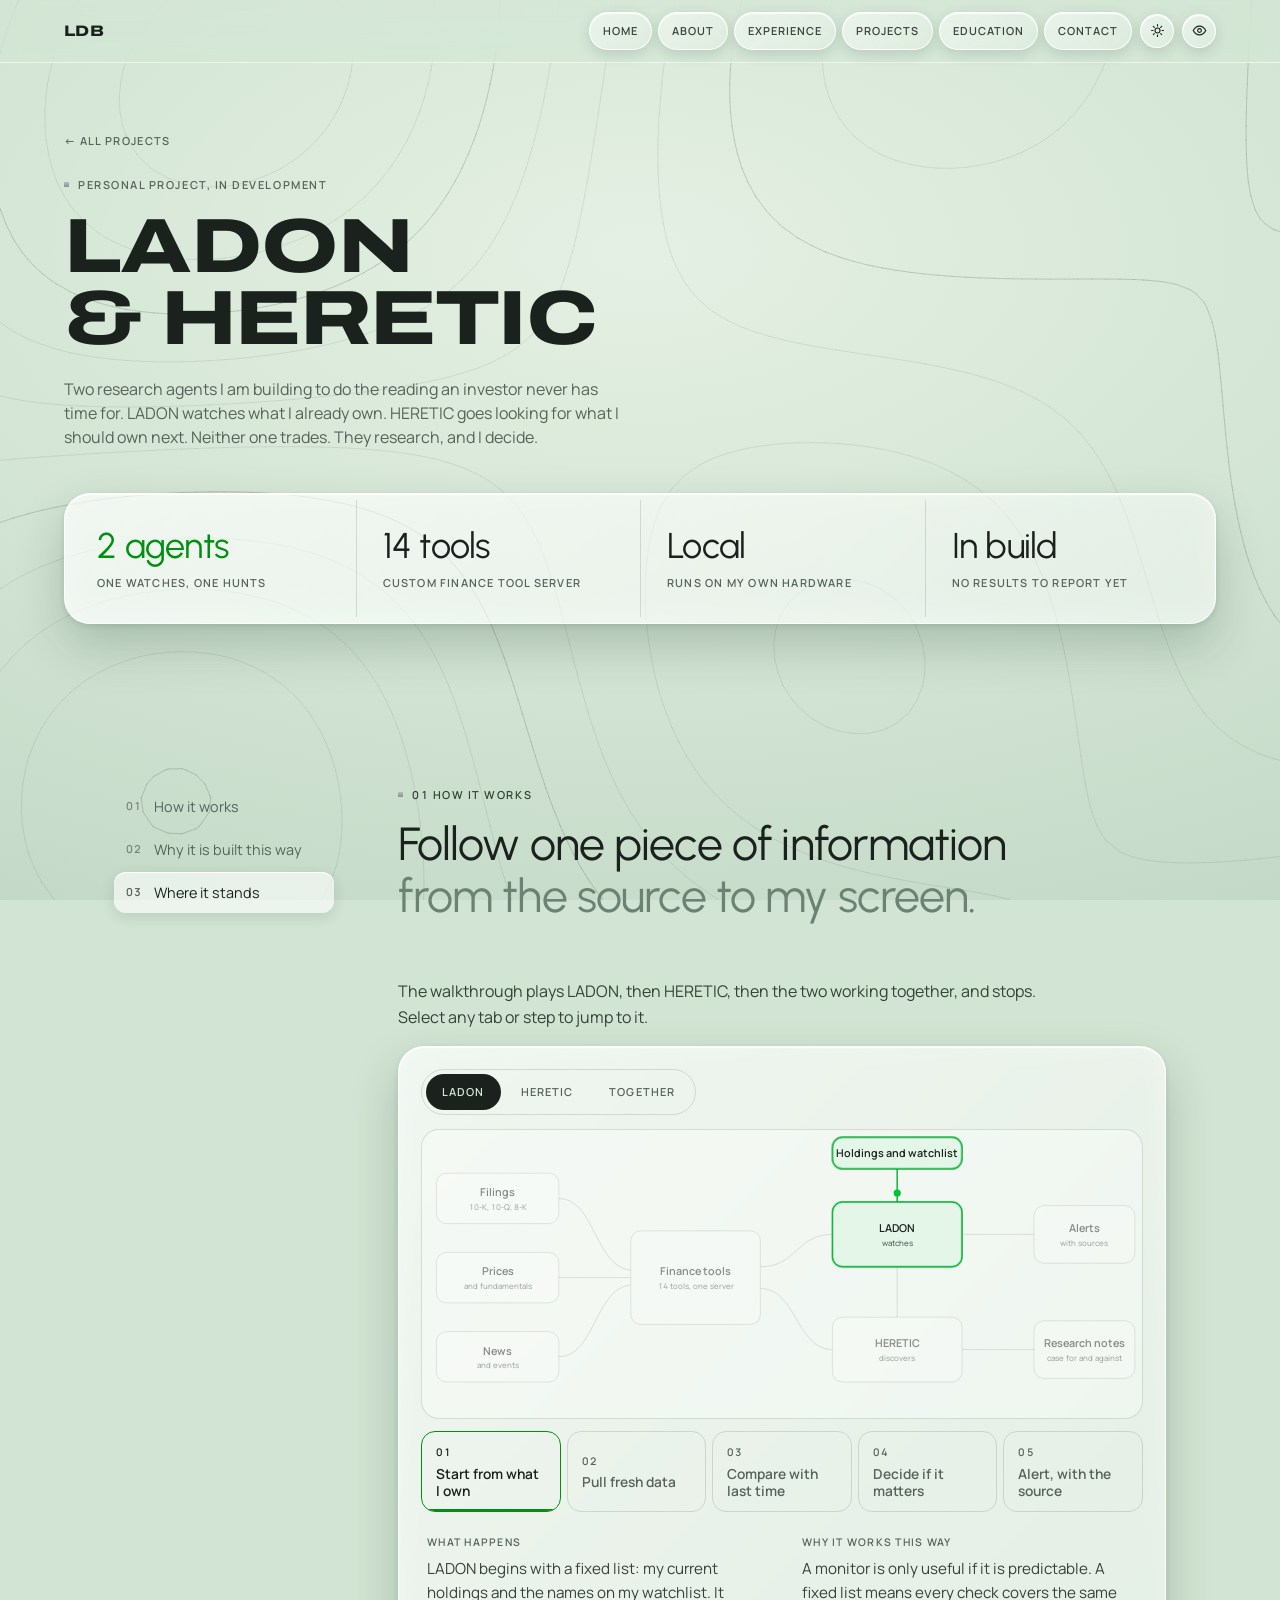
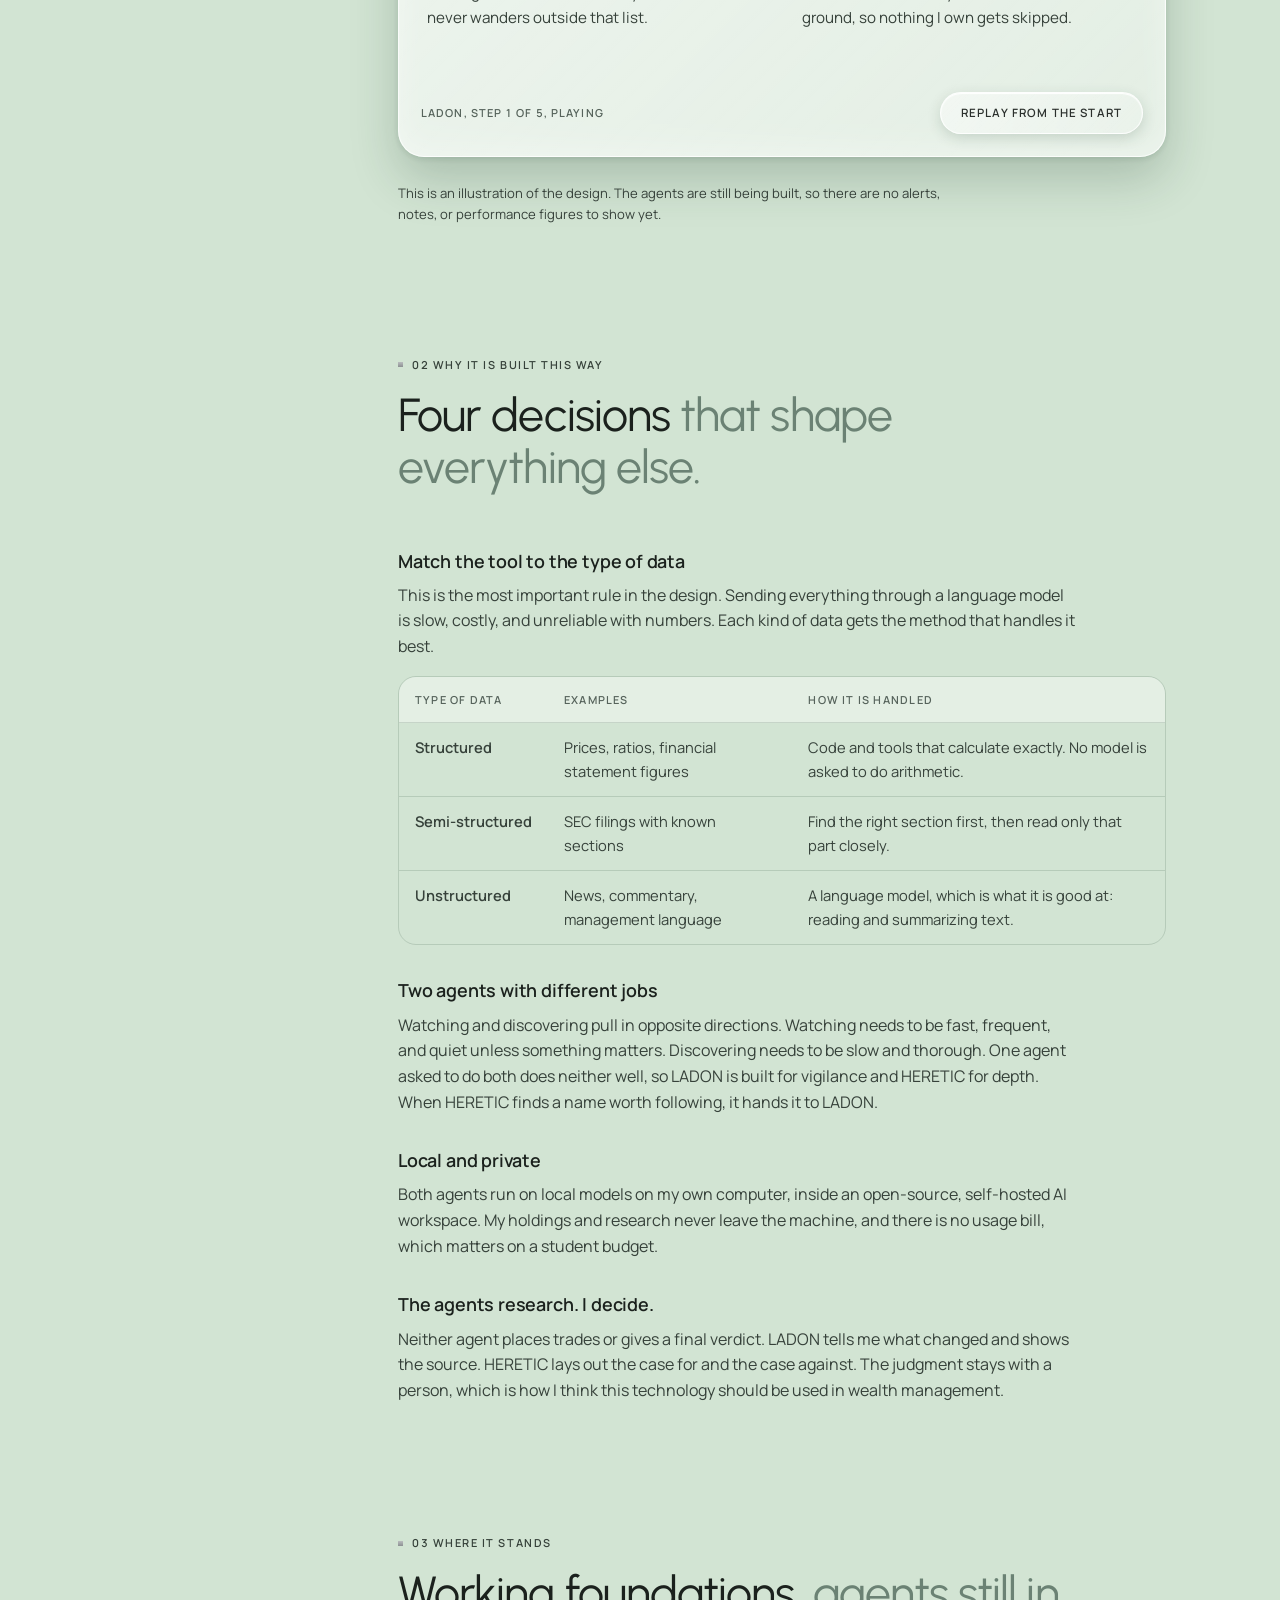
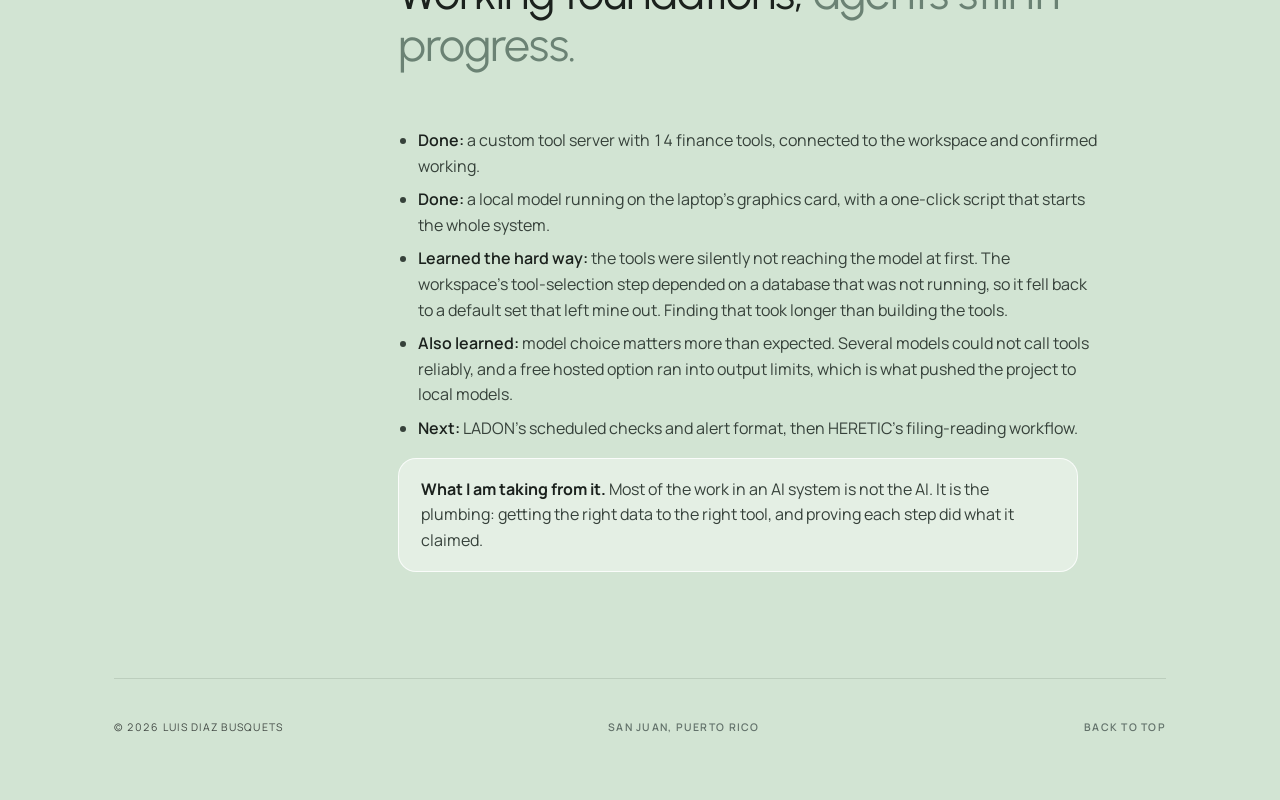
==== commit 64b5f6f1: "Add files via upload" ====
--- a/agents.html
+++ b/agents.html
@@ -922,7 +922,7 @@
         why: 'Every claim points back to its source so I can check it in seconds. I should never have to take the agent at its word.' }
     ],
     heretic: [
-      { t: 'Start from a question', n: ['heretic'], e: [], f: 'heretic',
+      { t: 'Start from a question', n: ['heretic'], e: [], f: 'heretic', think: 'reading the question\u2026',
         what: 'HERETIC begins with a prompt from me, such as a theme, a sector, or a set of criteria. It has no fixed list.',
         why: 'Discovery needs a direction. A clear question keeps the search focused and makes the result something I can judge.' },
       { t: 'Screen the market', n: ['p', 'n', 'tools'], e: ['p', 'n'], f: 'tools',
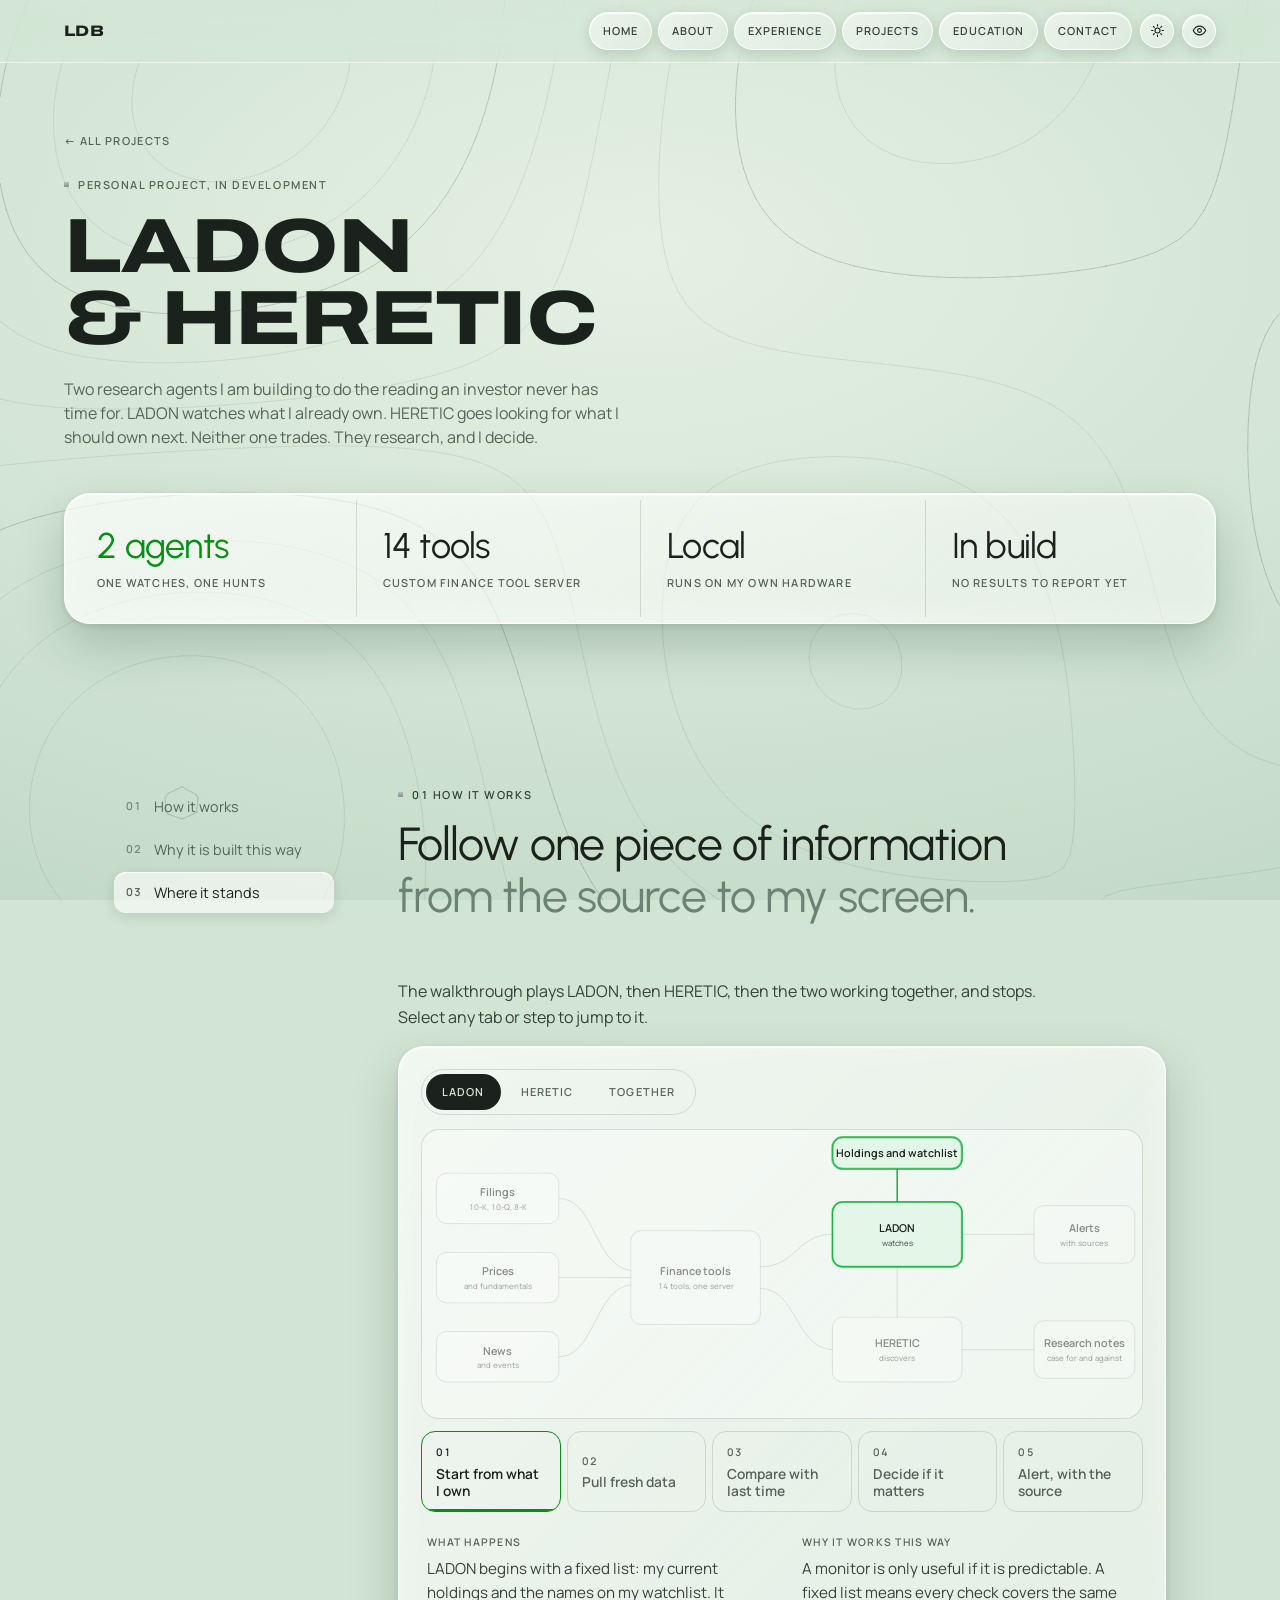
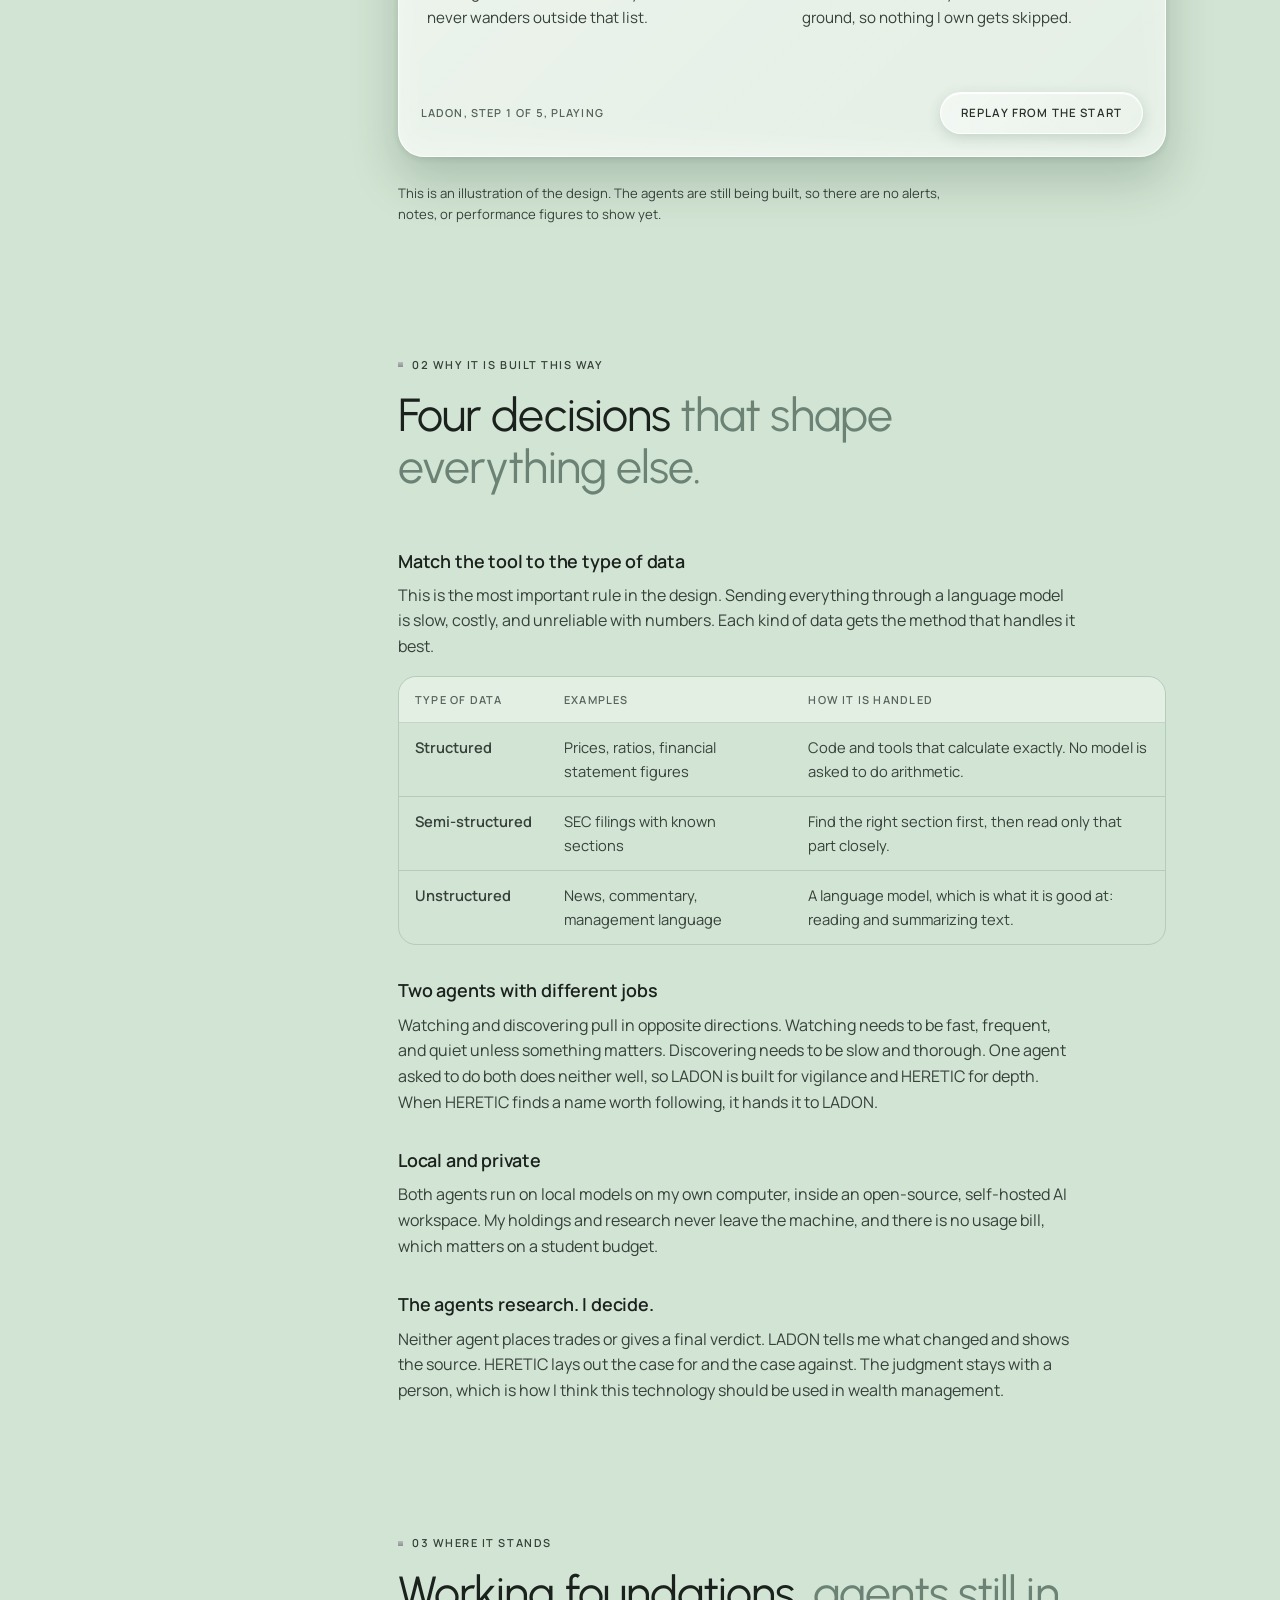
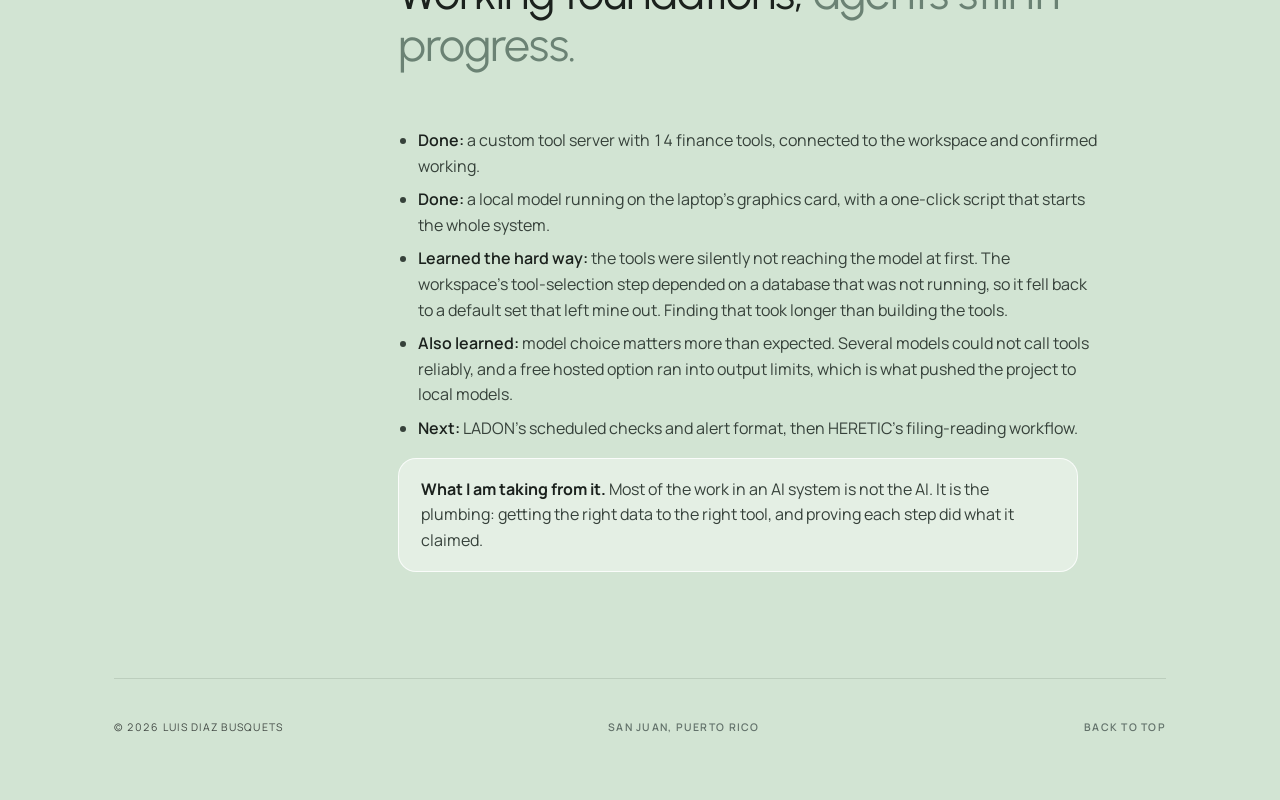
==== commit 8c17e3fb: "Add files via upload" ====
--- a/agents.html
+++ b/agents.html
@@ -25,8 +25,9 @@
 <meta property="og:url" content="https://ldiazbusquets.github.io/agents.html">
 <meta property="og:image" content="https://ldiazbusquets.github.io/preview.png">
 <meta name="twitter:card" content="summary_large_image">
-<link rel="icon" type="image/png" href="favicon.png">
-<link rel="apple-touch-icon" href="apple-touch-icon.png">
+<link rel="icon" type="image/png" sizes="192x192" href="favicon.png?v=3">
+<link rel="shortcut icon" href="favicon.ico?v=3">
+<link rel="apple-touch-icon" href="apple-touch-icon.png?v=3">
 <link rel="preconnect" href="https://fonts.googleapis.com">
 <link rel="preconnect" href="https://fonts.gstatic.com" crossorigin>
 <link href="https://fonts.googleapis.com/css2?family=Archivo:wdth,wght@125,800&family=Urbanist:wght@300..600&family=Manrope:wght@400..700&display=swap" rel="stylesheet">
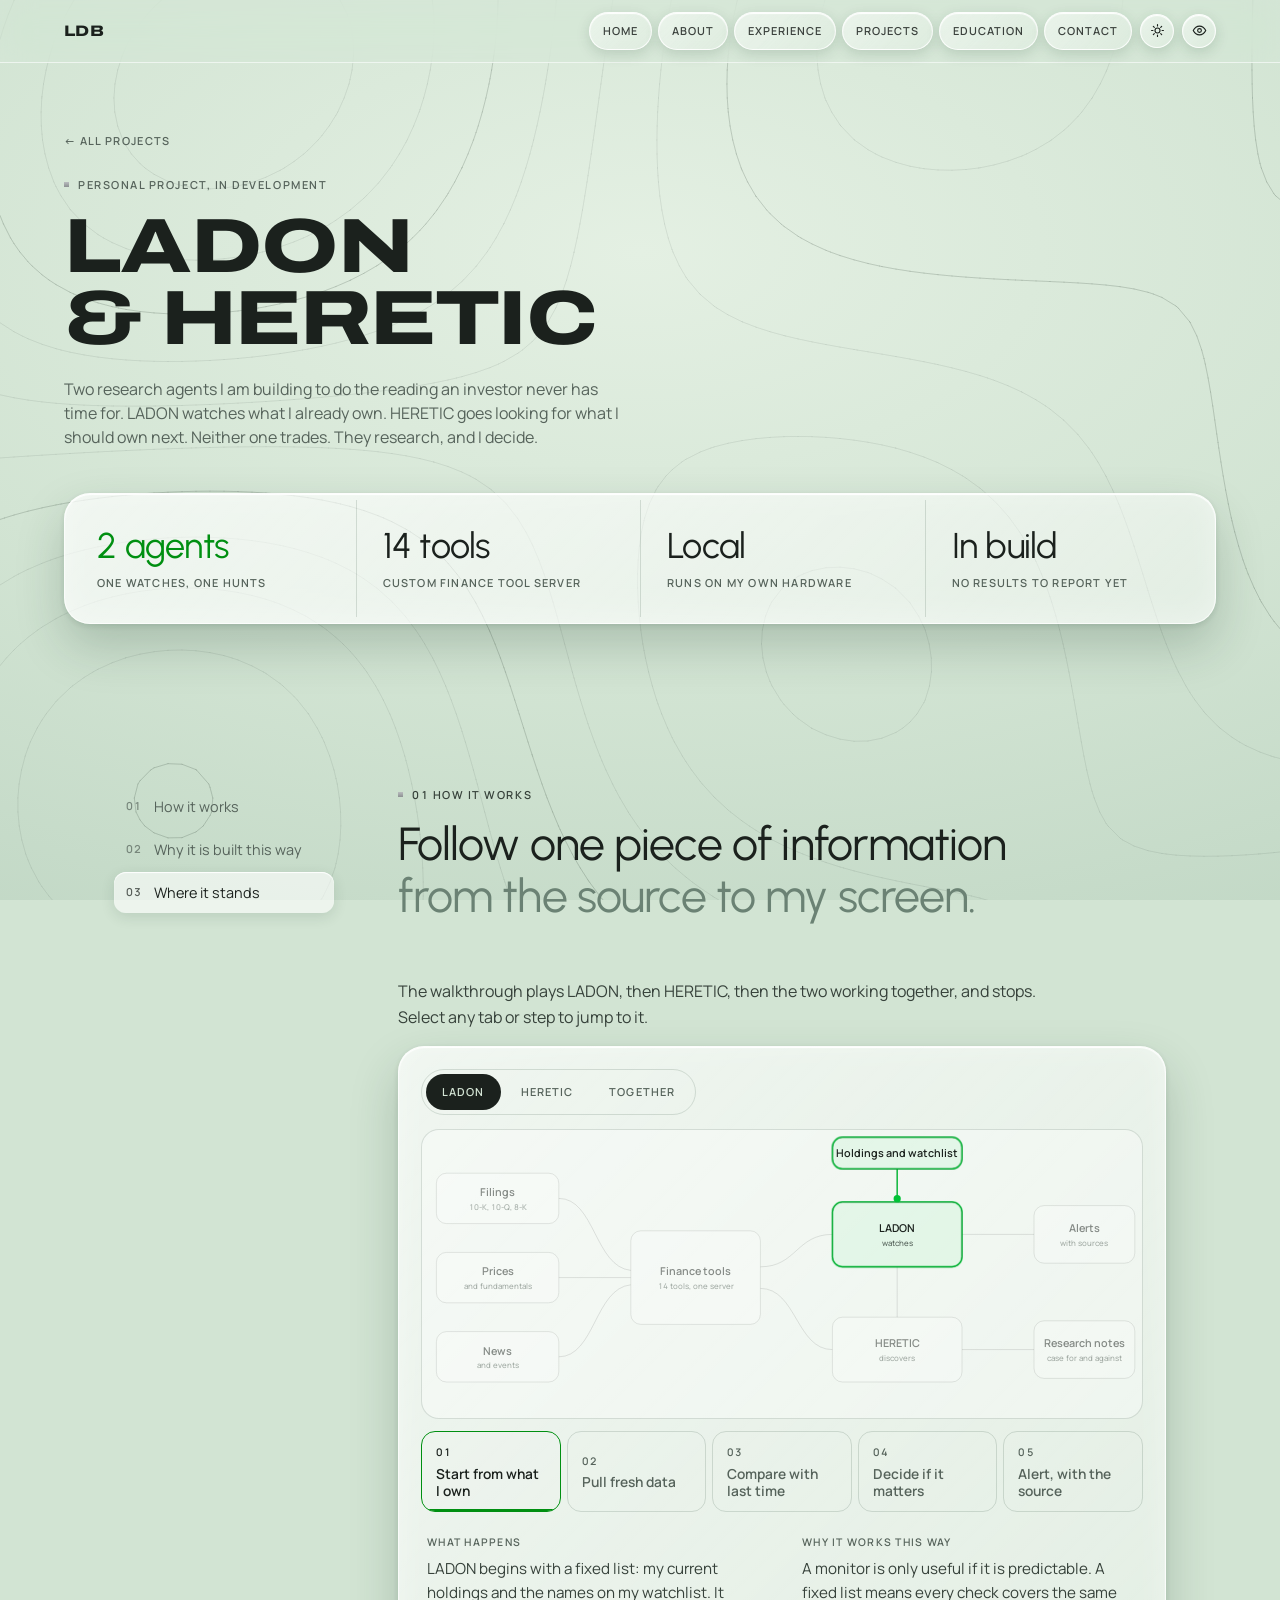
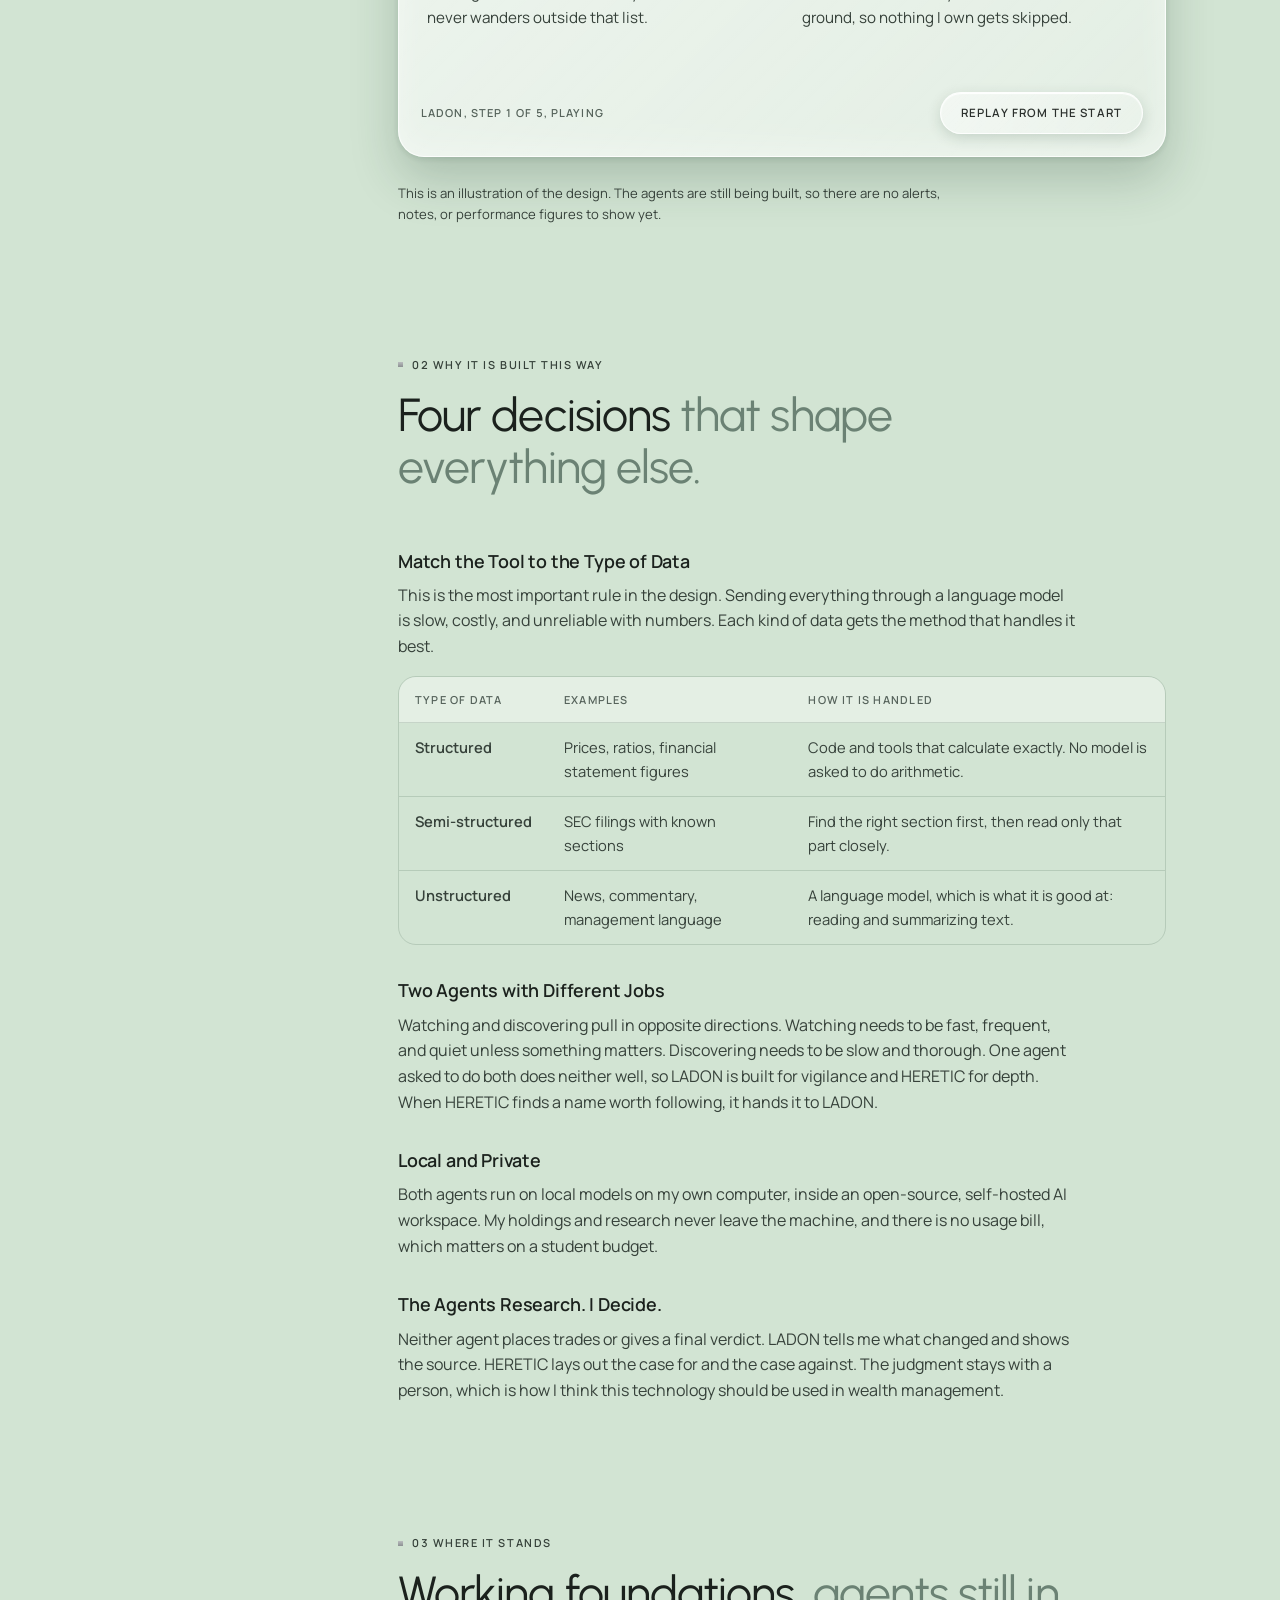
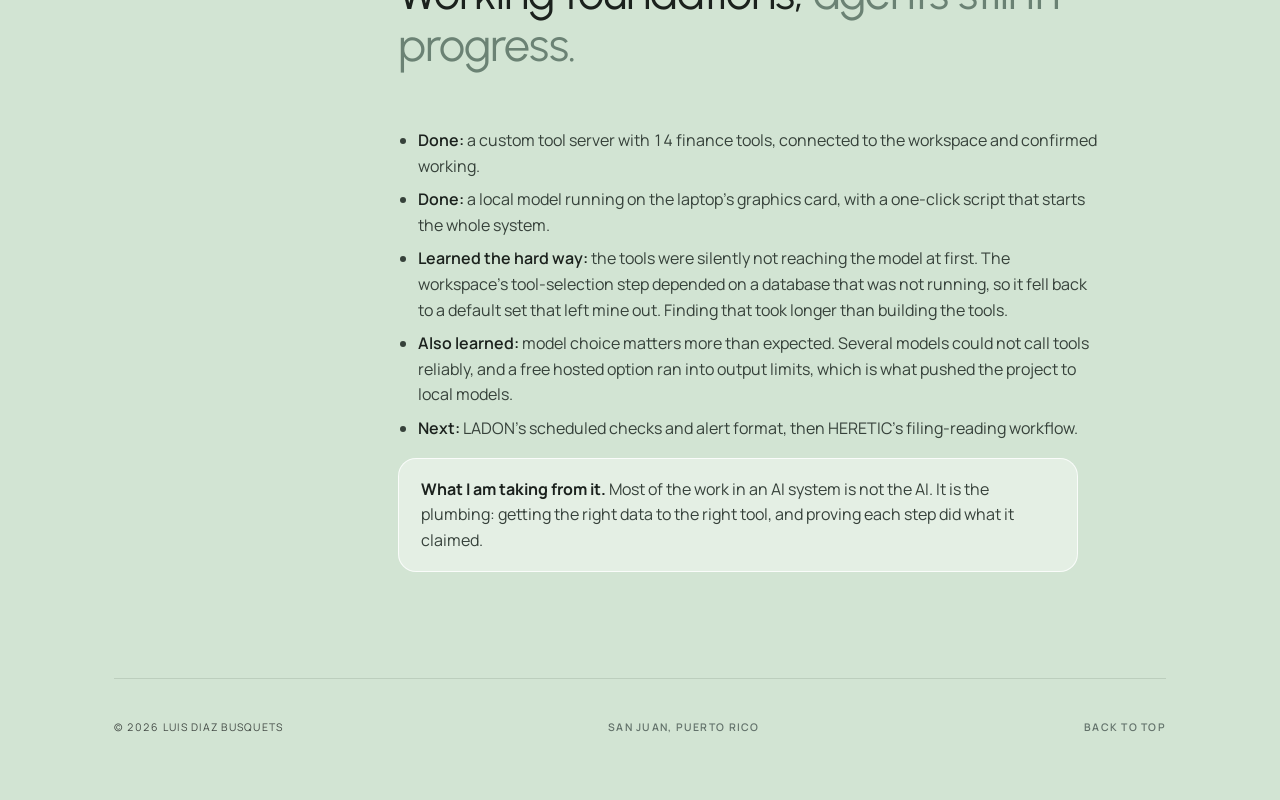
==== commit 1d030614: "Title Case for headings, buttons, pills and tool labels across the site Co-Authored-By: Claude Opus " ====
--- a/agents.html
+++ b/agents.html
@@ -781,8 +781,8 @@
     <div class="tabs" role="tablist" aria-label="Agent"><button role="tab" id="tab-ladon" aria-selected="true">LADON</button><button role="tab" id="tab-heretic" aria-selected="false">HERETIC</button><button role="tab" id="tab-together" aria-selected="false">Together</button></div>
     <div class="stage"><svg viewBox="0 0 1000 400" role="img" aria-label="Diagram: data sources feed a finance tool server, which serves two agents, LADON and HERETIC. LADON produces alerts and HERETIC produces research notes."><path class="edge" id="e-f" d="M190 95 C240 95 240 190 290 195"/><path class="edge" id="e-p" d="M190 205 L290 205"/><path class="edge" id="e-n" d="M190 315 C240 315 240 220 290 215"/><path class="edge" id="e-tl" d="M470 190 C520 190 520 145 570 145"/><path class="edge" id="e-th" d="M470 220 C520 220 520 305 570 305"/><path class="edge" id="e-wl" d="M660 54 L660 100"/><path class="edge" id="e-hl" d="M660 260 L660 190"/><path class="edge" id="e-la" d="M750 145 L850 145"/><path class="edge" id="e-hn" d="M750 305 L850 305"/><g class="node" id="n-f"><rect x="20" y="60" width="170" height="70" rx="14"/><rect class="lock" x="13" y="53" width="184" height="84" rx="4"/><text class="t" x="105.0" y="92.0" text-anchor="middle">Filings</text><text class="s" x="105.0" y="111.0" text-anchor="middle">10-K, 10-Q, 8-K</text></g><g class="node" id="n-p"><rect x="20" y="170" width="170" height="70" rx="14"/><rect class="lock" x="13" y="163" width="184" height="84" rx="4"/><text class="t" x="105.0" y="202.0" text-anchor="middle">Prices</text><text class="s" x="105.0" y="221.0" text-anchor="middle">and fundamentals</text></g><g class="node" id="n-n"><rect x="20" y="280" width="170" height="70" rx="14"/><rect class="lock" x="13" y="273" width="184" height="84" rx="4"/><text class="t" x="105.0" y="312.0" text-anchor="middle">News</text><text class="s" x="105.0" y="331.0" text-anchor="middle">and events</text></g><g class="node" id="n-tools"><rect x="290" y="140" width="180" height="130" rx="14"/><rect class="lock" x="283" y="133" width="194" height="144" rx="4"/><text class="t" x="380.0" y="202.0" text-anchor="middle">Finance tools</text><text class="s" x="380.0" y="221.0" text-anchor="middle">14 tools, one server</text></g><g class="node" id="n-w"><rect x="570" y="10" width="180" height="44" rx="14"/><rect class="lock" x="563" y="3" width="194" height="58" rx="4"/><text class="t" x="660.0" y="37.0" text-anchor="middle">Holdings and watchlist</text></g><g class="node" id="n-ladon"><rect x="570" y="100" width="180" height="90" rx="14"/><rect class="lock" x="563" y="93" width="194" height="104" rx="4"/><text class="t" x="660.0" y="142.0" text-anchor="middle">LADON</text><text class="s" x="660.0" y="161.0" text-anchor="middle">watches</text></g><g class="node" id="n-heretic"><rect x="570" y="260" width="180" height="90" rx="14"/><rect class="lock" x="563" y="253" width="194" height="104" rx="4"/><text class="t" x="660.0" y="302.0" text-anchor="middle">HERETIC</text><text class="s" x="660.0" y="321.0" text-anchor="middle">discovers</text></g><g class="node" id="n-a"><rect x="850" y="105" width="140" height="80" rx="14"/><rect class="lock" x="843" y="98" width="154" height="94" rx="4"/><text class="t" x="920.0" y="142.0" text-anchor="middle">Alerts</text><text class="s" x="920.0" y="161.0" text-anchor="middle">with sources</text></g><g class="node" id="n-r"><rect x="850" y="265" width="140" height="80" rx="14"/><rect class="lock" x="843" y="258" width="154" height="94" rx="4"/><text class="t" x="920.0" y="302.0" text-anchor="middle">Research notes</text><text class="s" x="920.0" y="321.0" text-anchor="middle">case for and against</text></g><circle class="pulse" id="pulse" r="5" opacity="0"/></svg></div>
     <div class="steps" id="steps"></div>
-    <div class="explain"><div><h4>What happens</h4><p id="xWhat"></p></div><div><h4>Why it works this way</h4><p id="xWhy"></p></div></div>
-    <div class="flowbar"><span id="flowstate"></span><button class="btn" id="replay" type="button">Replay from the start</button></div>
+    <div class="explain"><div><h4>What Happens</h4><p id="xWhat"></p></div><div><h4>Why It Works This Way</h4><p id="xWhy"></p></div></div>
+    <div class="flowbar"><span id="flowstate"></span><button class="btn" id="replay" type="button">Replay from the Start</button></div>
   </div>
   <p class="note">This is an illustration of the design. The agents are still being built, so there are no alerts, notes, or performance figures to show yet.</p>
 </section>
@@ -790,7 +790,7 @@
 <section class="chapter" id="why">
   <p class="eyebrow">02 Why it is built this way</p>
   <h2>Four decisions <em>that shape everything else.</em></h2>
-  <h3>Match the tool to the type of data</h3>
+  <h3>Match the Tool to the Type of Data</h3>
   <p>This is the most important rule in the design. Sending everything through a language model is slow, costly, and unreliable with numbers. Each kind of data gets the method that handles it best.</p>
   <div class="tablewrap"><table>
     <thead><tr><th>Type of data</th><th>Examples</th><th>How it is handled</th></tr></thead>
@@ -800,11 +800,11 @@
       <tr><td>Unstructured</td><td>News, commentary, management language</td><td>A language model, which is what it is good at: reading and summarizing text.</td></tr>
     </tbody>
   </table></div>
-  <h3>Two agents with different jobs</h3>
+  <h3>Two Agents with Different Jobs</h3>
   <p>Watching and discovering pull in opposite directions. Watching needs to be fast, frequent, and quiet unless something matters. Discovering needs to be slow and thorough. One agent asked to do both does neither well, so LADON is built for vigilance and HERETIC for depth. When HERETIC finds a name worth following, it hands it to LADON.</p>
-  <h3>Local and private</h3>
+  <h3>Local and Private</h3>
   <p>Both agents run on local models on my own computer, inside an open-source, self-hosted AI workspace. My holdings and research never leave the machine, and there is no usage bill, which matters on a student budget.</p>
-  <h3>The agents research. I decide.</h3>
+  <h3>The Agents Research. I Decide.</h3>
   <p>Neither agent places trades or gives a final verdict. LADON tells me what changed and shows the source. HERETIC lays out the case for and the case against. The judgment stays with a person, which is how I think this technology should be used in wealth management.</p>
 </section>
 
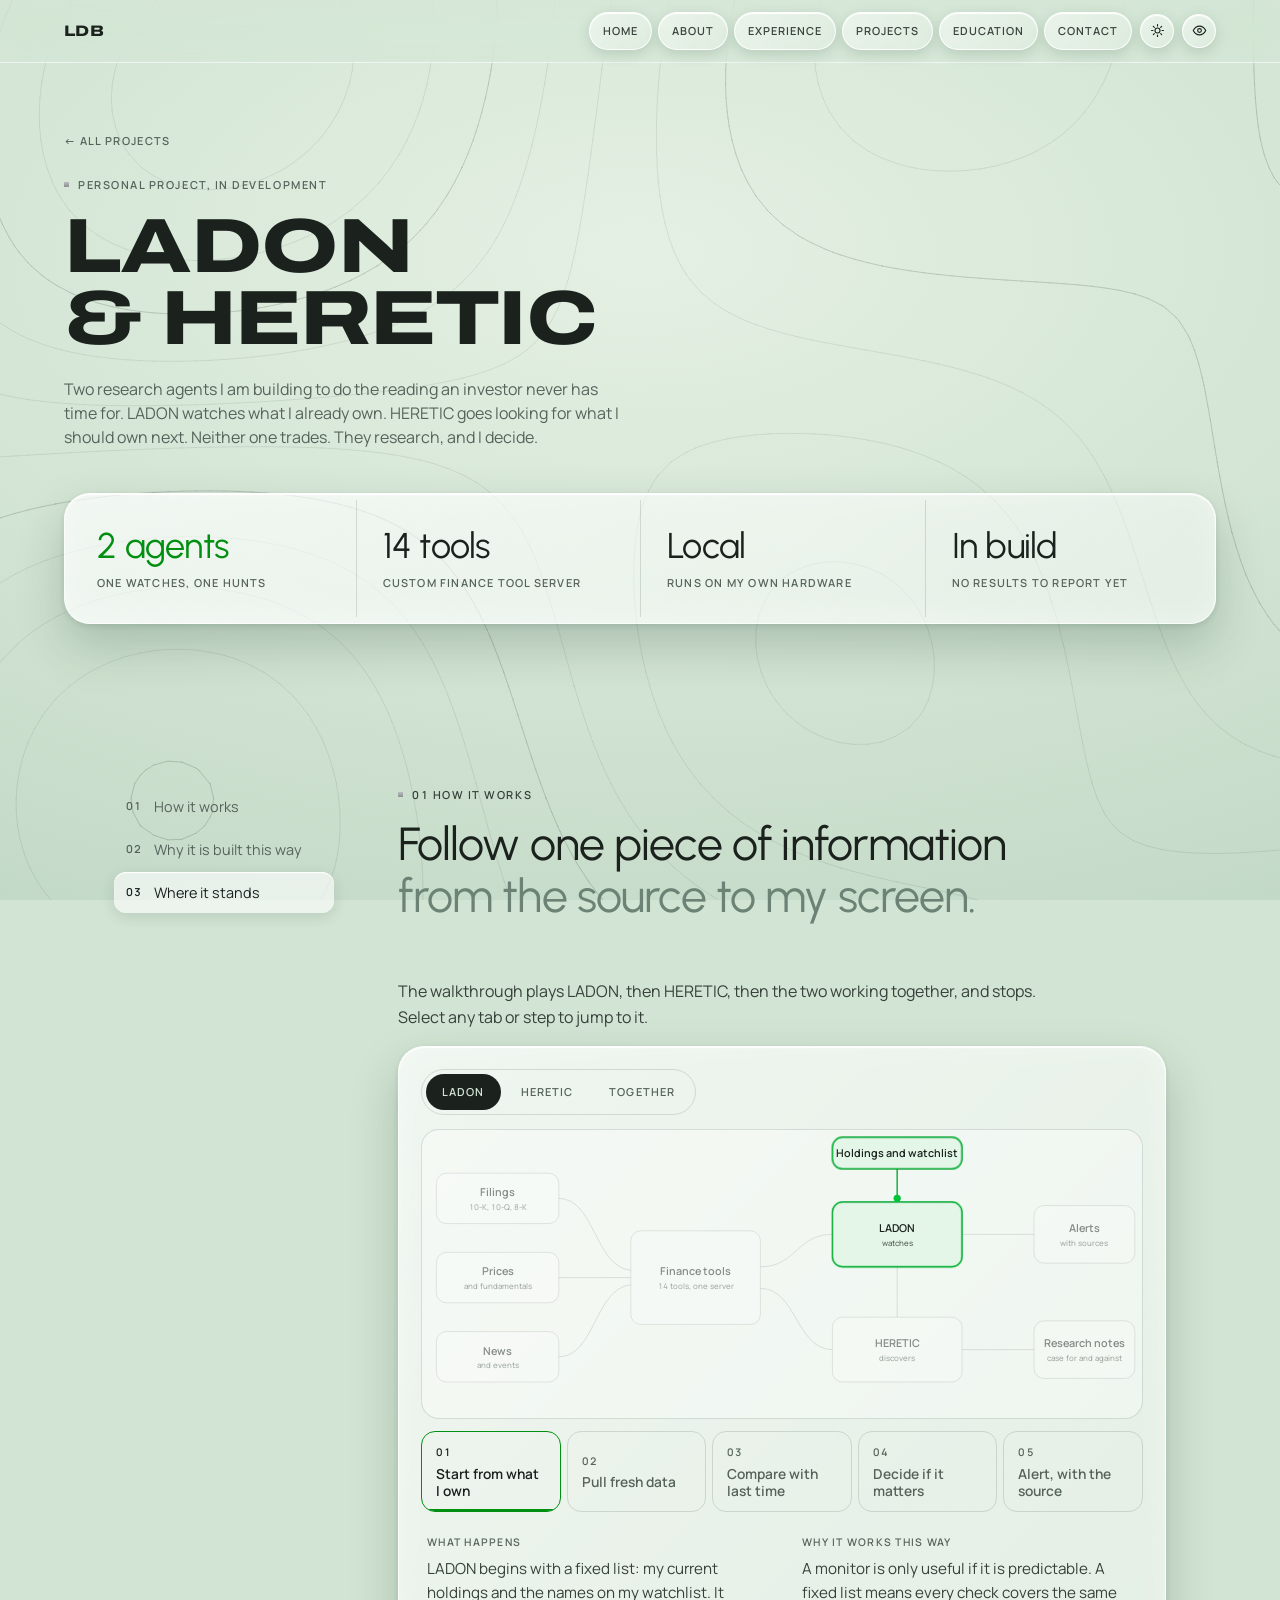
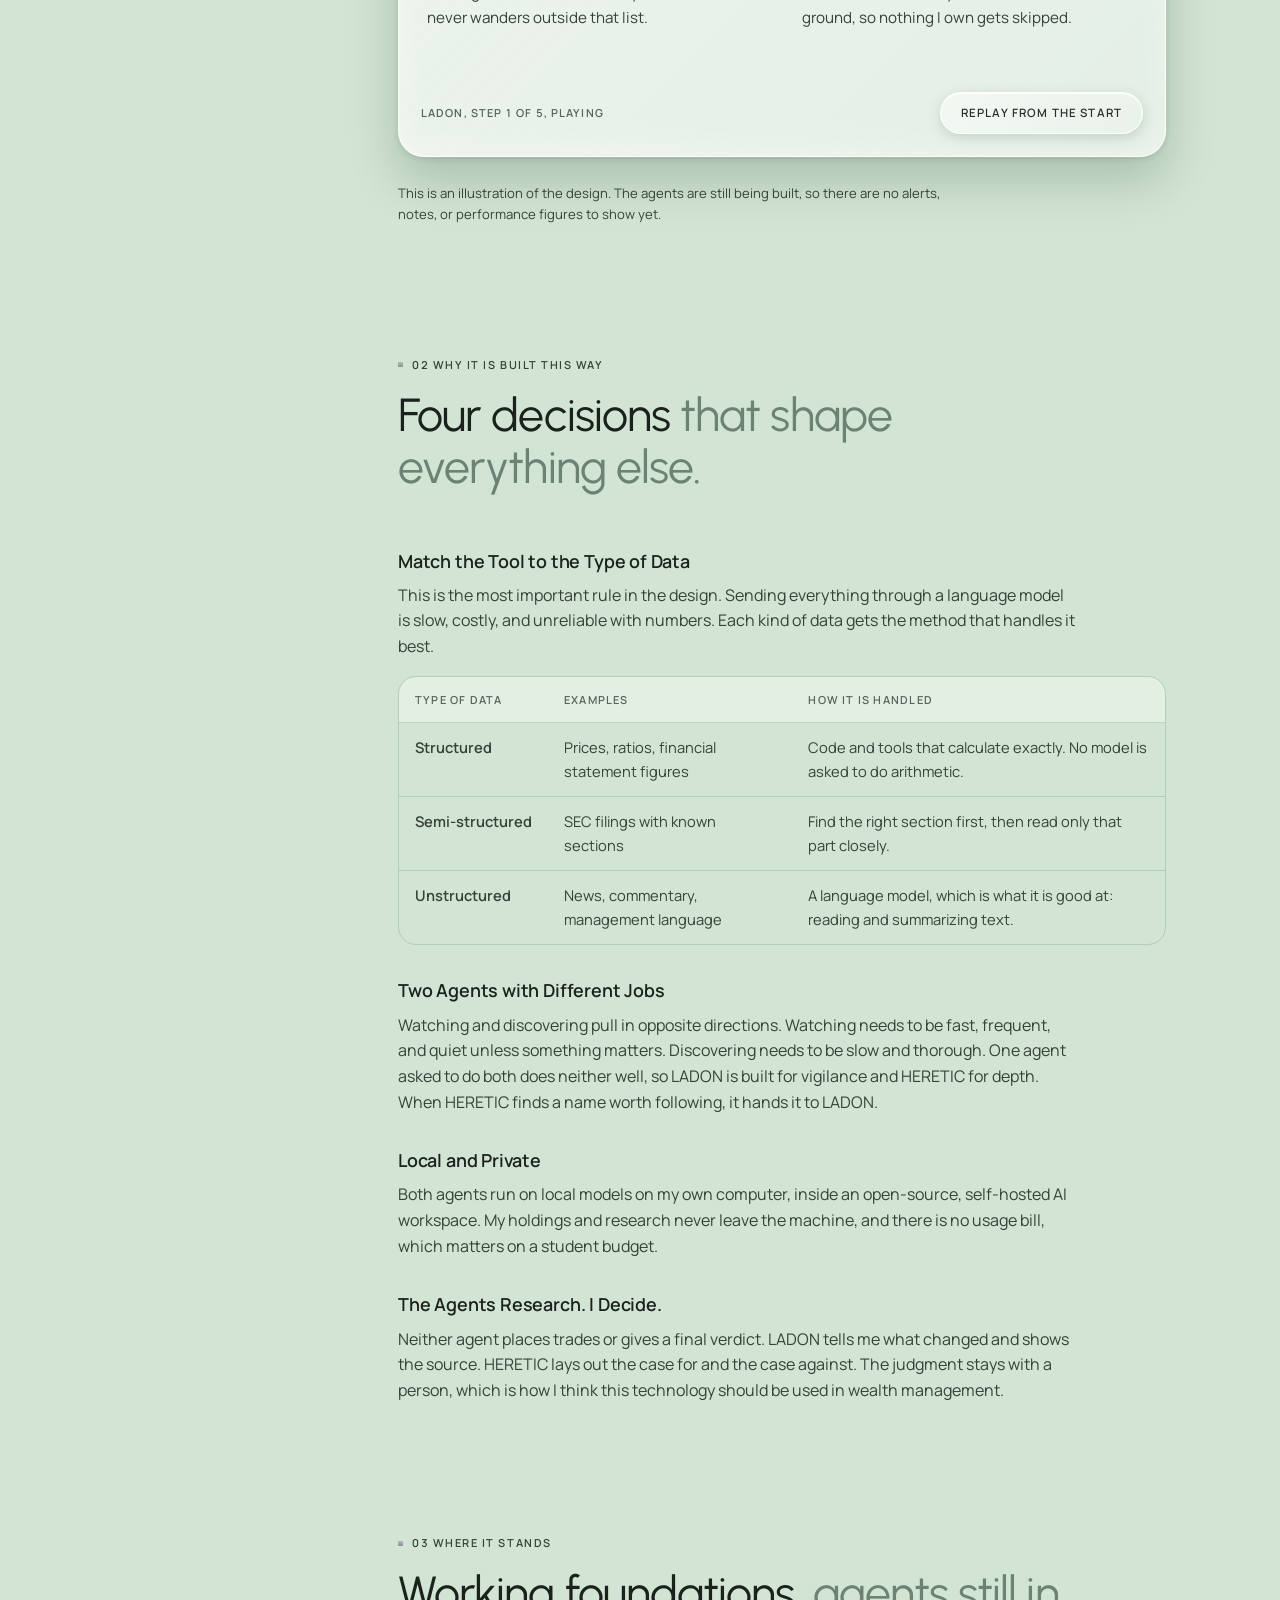
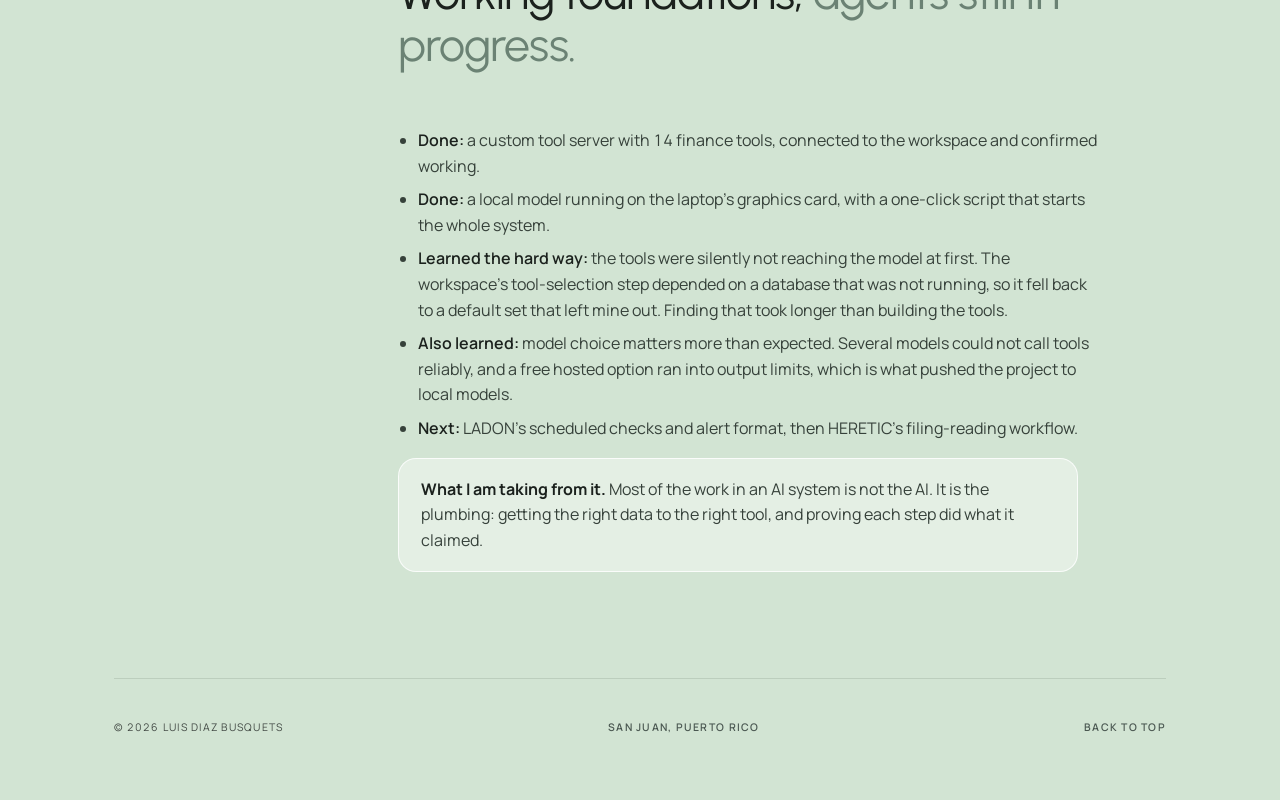
==== commit 783edd2a: "Accessibility (WCAG 2.2 AA): text contrast in both themes, labels for form fields, keyboard access t" ====
--- a/agents.html
+++ b/agents.html
@@ -394,7 +394,7 @@
   }
   html[data-theme="light"] .project:hover { box-shadow: inset 0 1.5px 0 #fff, inset 0 -16px 30px rgba(255,255,255,.42), 0 36px 72px rgba(34,66,46,.28); }
 
-  html[data-theme="light"] footer { color: #62716A; }
+  html[data-theme="light"] footer { color: #4A5751; }
   html[data-theme="light"] .mobile-menu { background: rgba(228,240,228,.97); }
 
   /* =====================================================================
@@ -498,7 +498,7 @@
   .layout { display: grid; grid-template-columns: 220px minmax(0, 1fr); gap: clamp(28px, 5vw, 80px); align-items: start; padding-top: clamp(48px, 7vw, 96px); padding-bottom: clamp(48px, 7vw, 96px); }
   .toc { position: sticky; top: 84px; display: grid; gap: 2px; }
   .toc a { display: flex; gap: 12px; padding: 9px 12px; border-radius: 12px; font-size: .9rem; color: var(--soft); text-decoration: none; transition: background .2s, color .2s; }
-  .toc a i { font-style: normal; font-size: 11px; font-weight: 600; letter-spacing: .08em; opacity: .7; padding-top: 2px; }
+  .toc a i { font-style: normal; font-size: 11px; font-weight: 600; letter-spacing: .08em; opacity: 1; padding-top: 2px; }
   .toc a:hover { color: var(--white); }
   .toc a.on { color: var(--white); background: rgba(255,255,255,.08); }
   html[data-theme="light"] .toc a.on { background: rgba(255,255,255,.6); box-shadow: inset 0 1px 1px #fff, 0 4px 14px rgba(26,58,40,.12); }
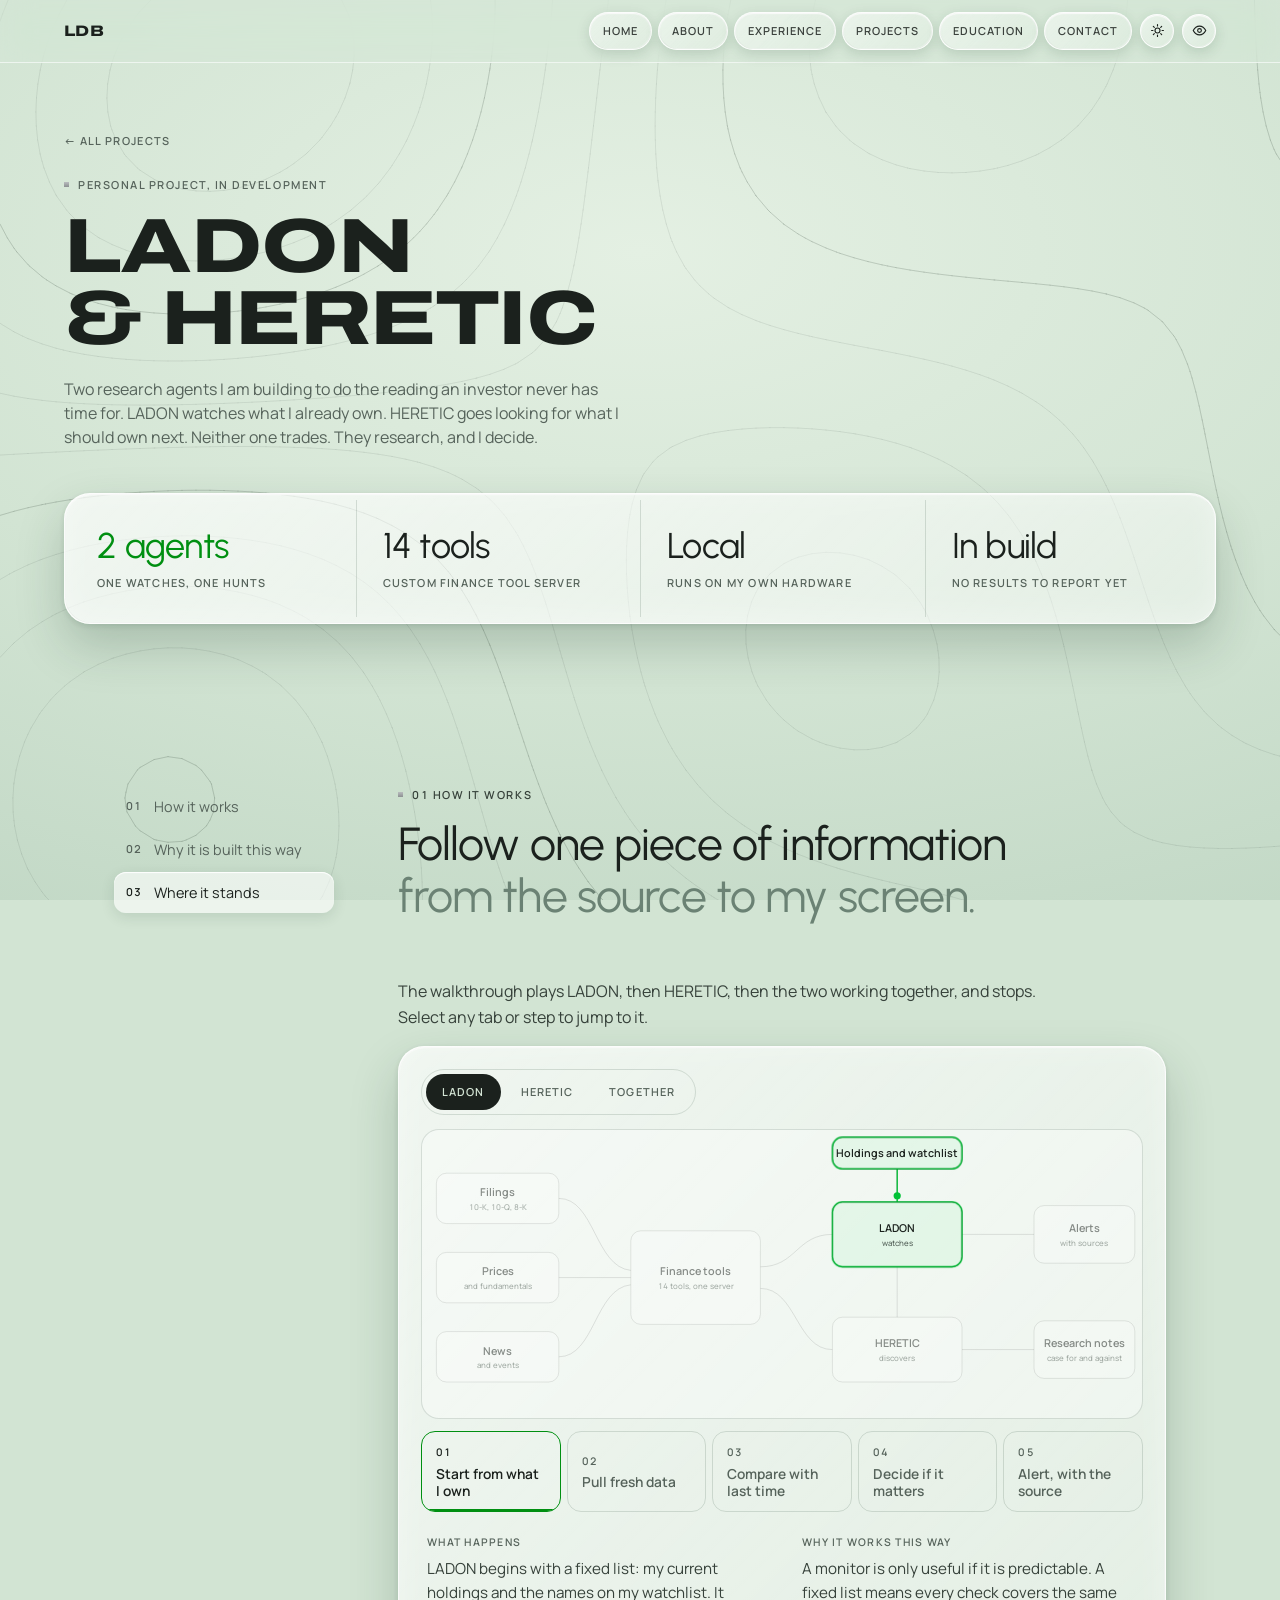
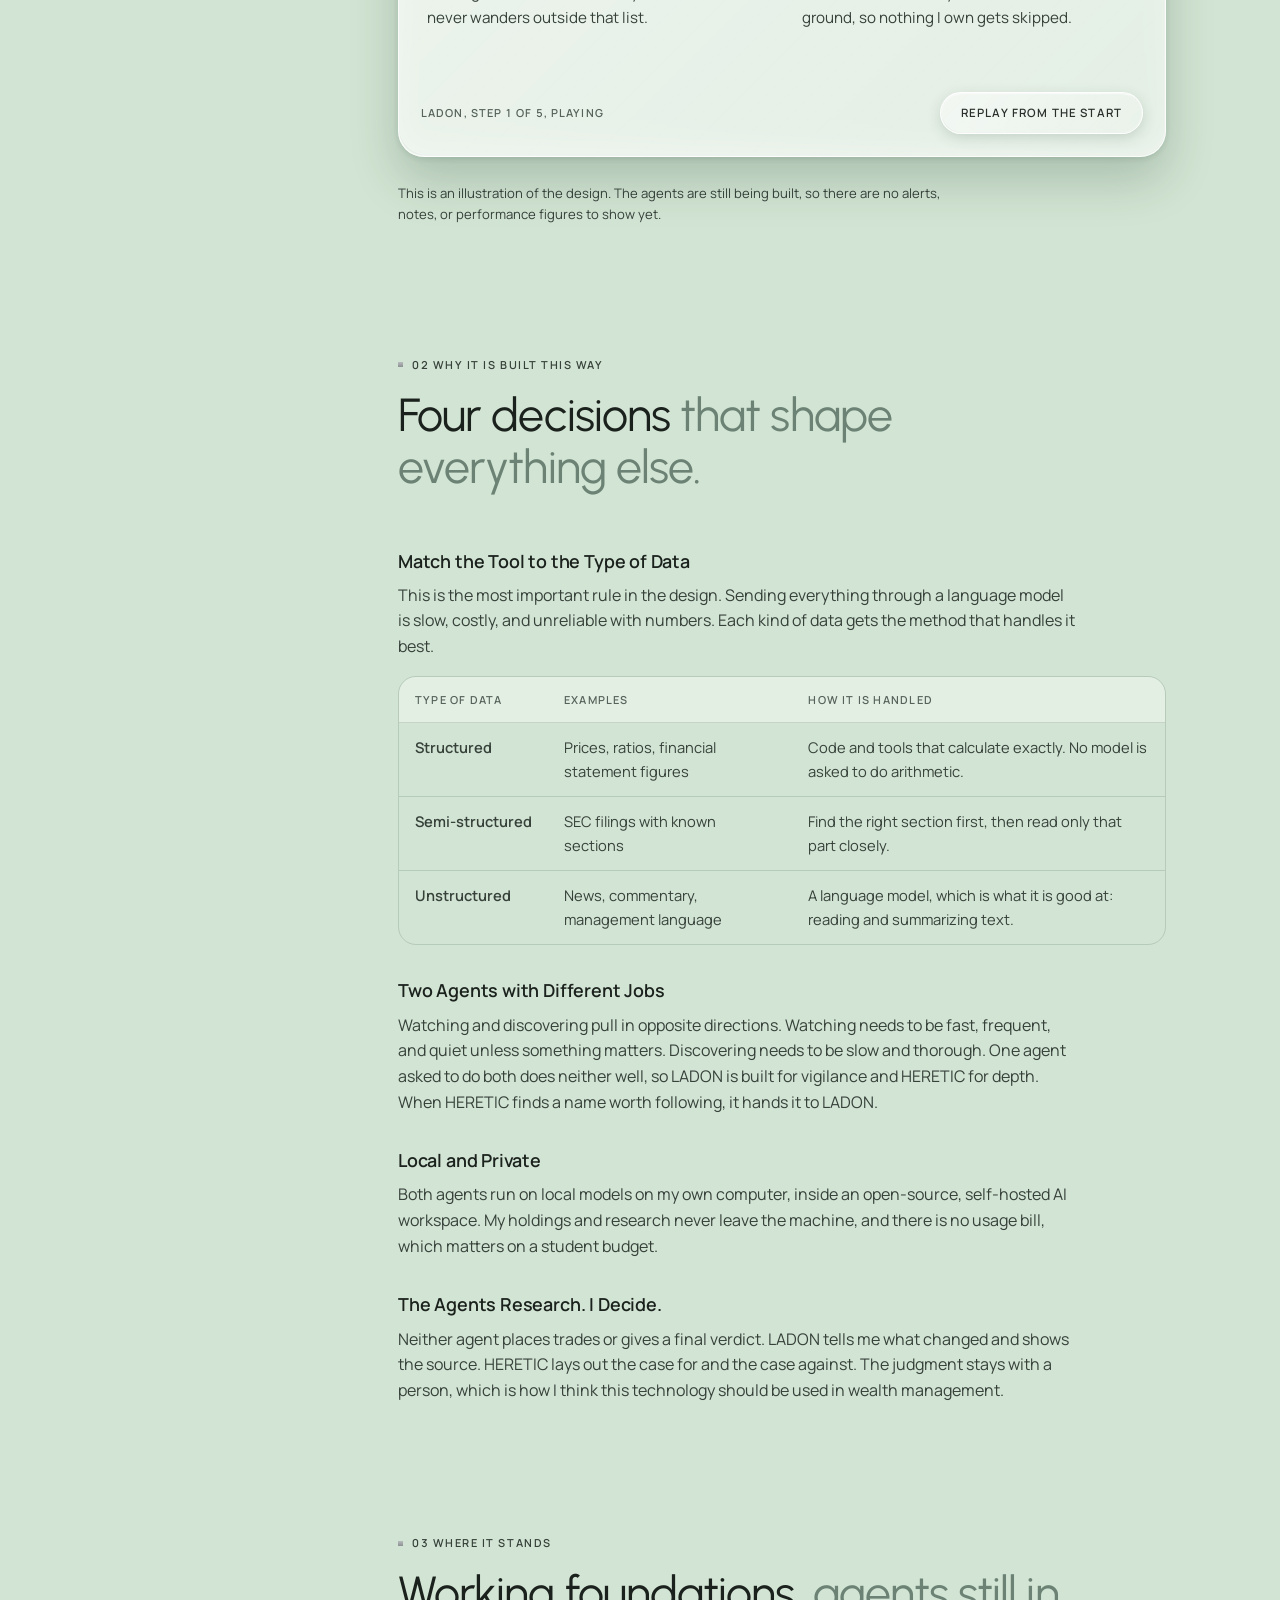
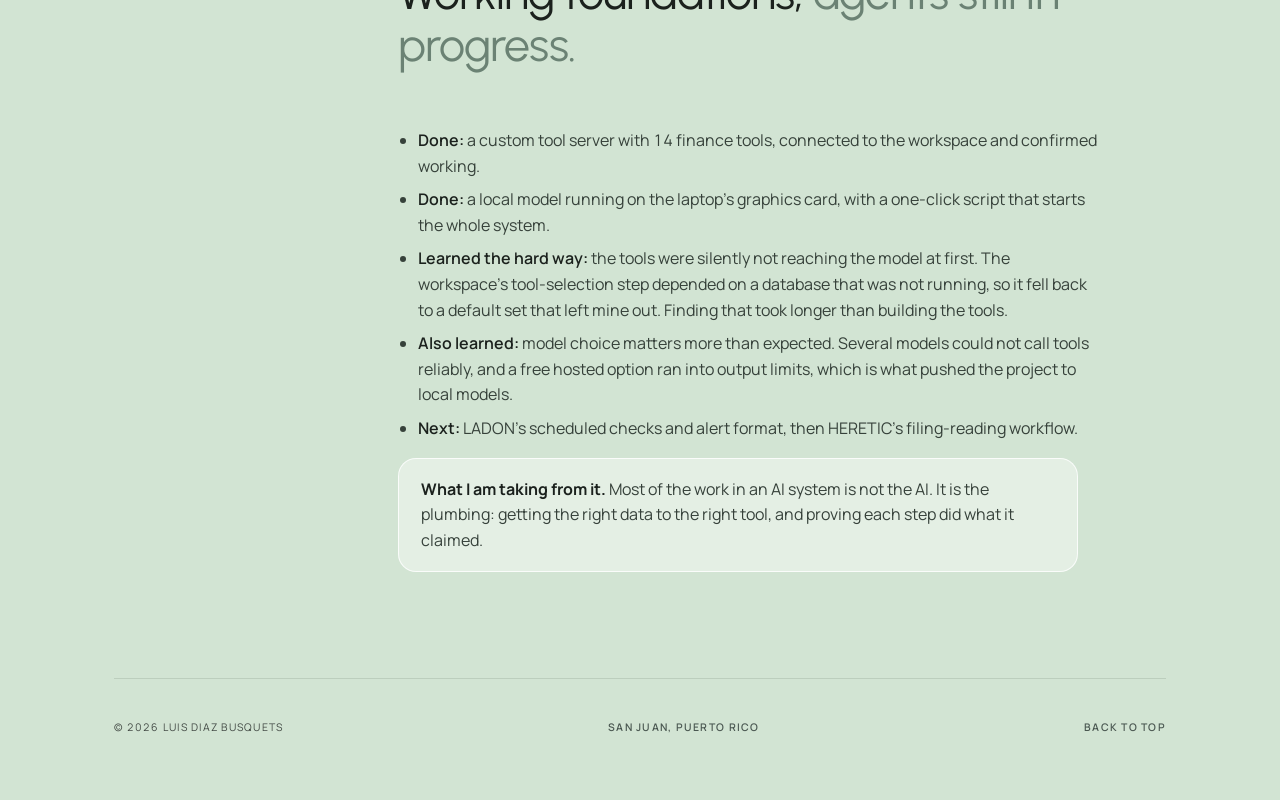
==== commit 80e30852: "Glass rims on every project page Panels, figure cards, buttons and nav pills on the project pages an" ====
--- a/agents.html
+++ b/agents.html
@@ -719,6 +719,7 @@
    html[data-cb="on"][data-theme="light"] .lang::before { box-shadow: inset 0 1px 0 #fff, 0 0 0 1px rgba(70,80,20,.45), 0 3px 10px rgba(80,96,40,.16); }
 
 </style>
+<link rel="stylesheet" href="ldb-glass.css">
 </head>
 <body>
 <div class="glow" aria-hidden="true"><i></i><i></i><i></i></div>
@@ -1113,5 +1114,7 @@
   if (reduce) draw(0); else requestAnimationFrame(loop);
 })();
 </script>
+<script src="ldb-glass.js?v=2"></script>
+<script>LDBGlass.glassifyAll(".panel, .figs > div, .cell, .viewer, .nav-links a, .btn:not(.solid), .theme-btn, .menu-btn", { refract: false });   /* lit glass rims; the background animates, so no live refraction */</script>
 </body>
 </html>
--- a/ldb-glass.css
+++ b/ldb-glass.css
@@ -0,0 +1,5 @@
+/* LDB glass, after Glisse (MIT, Kelvin Zhang): iOS's rim light and edge line over each glass surface */
+:root { --lg-edge: rgb(255 255 255 / 0.14); --lg-rim-shine: 0.30; --lg-lens-shine: 1; }
+html[data-theme="light"] { --lg-edge: rgb(0 0 0 / 0.08); --lg-rim-shine: 0.55; --lg-lens-shine: -1.5; }
+[data-lgx] { isolation: isolate; }
+.lgx-rim { position: absolute; inset: 0; border-radius: inherit; background-size: 100% 100%; background-repeat: no-repeat; pointer-events: none; z-index: 3; }
